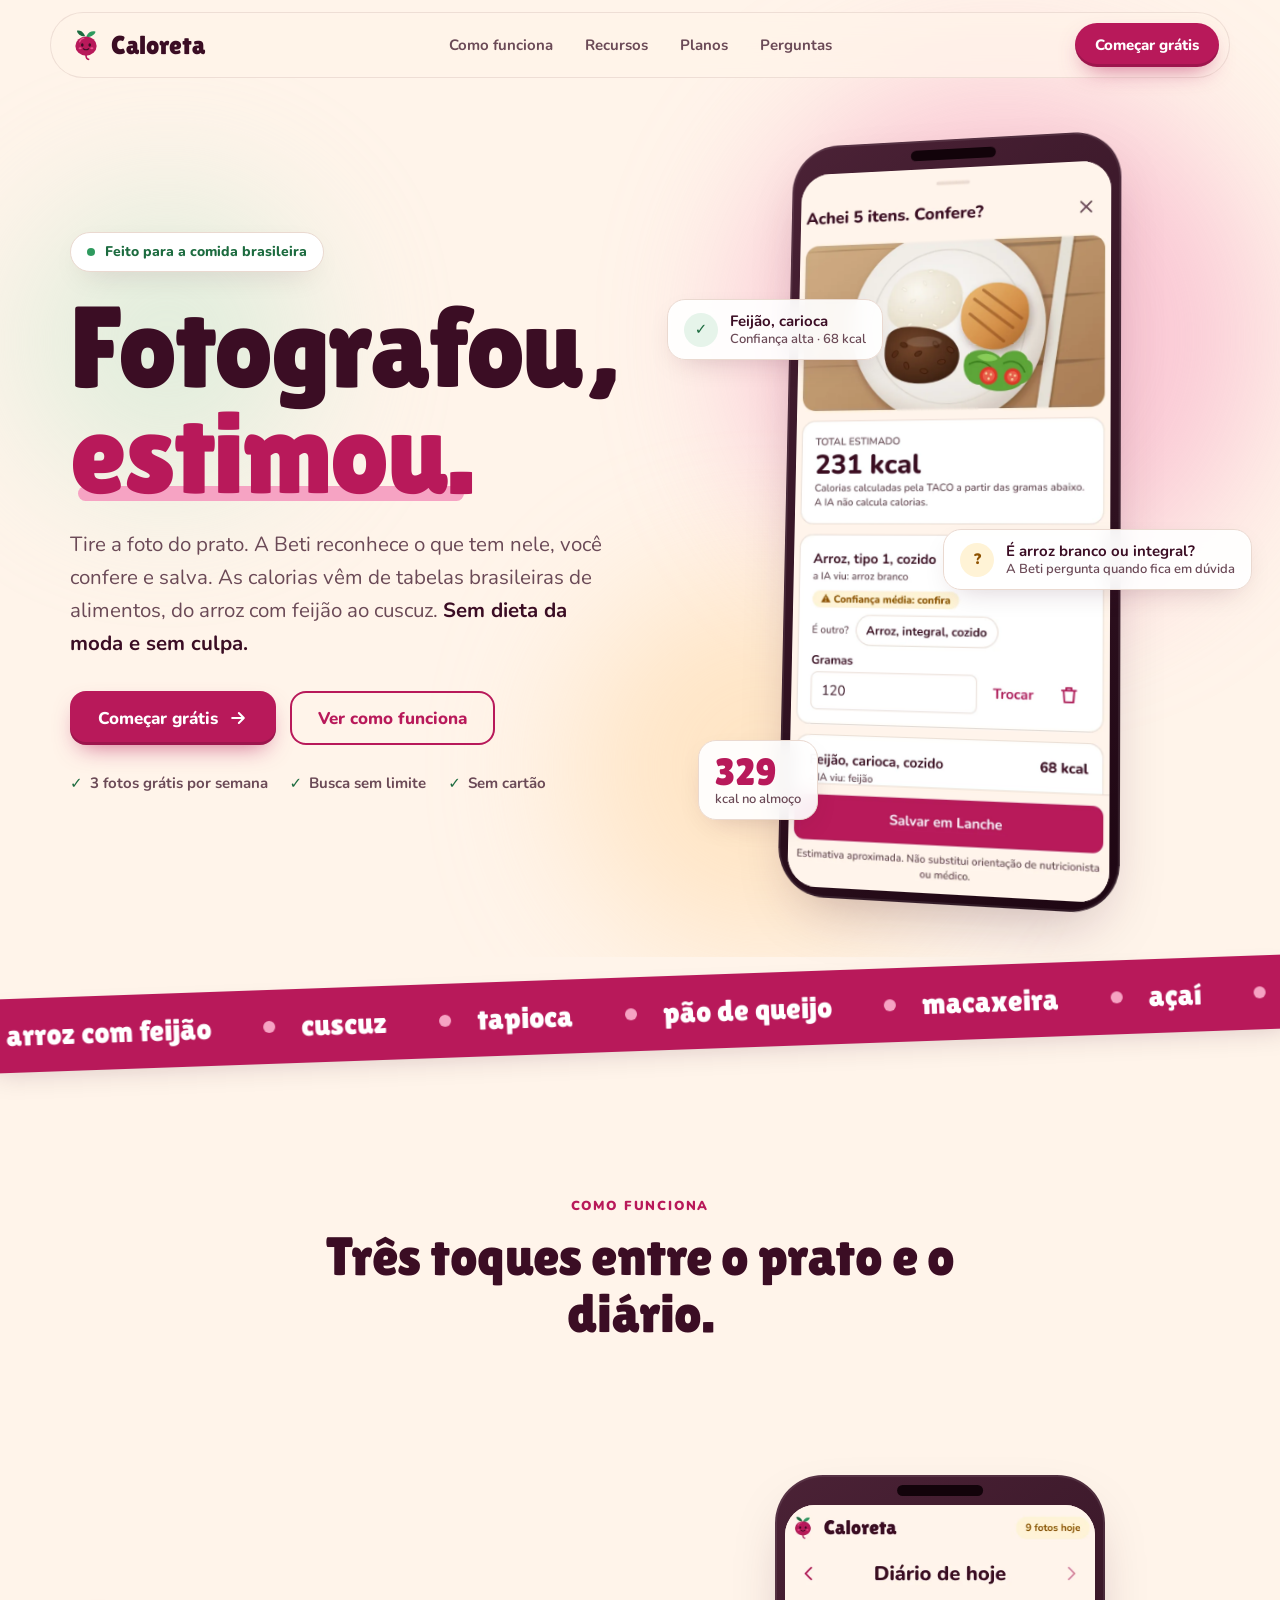
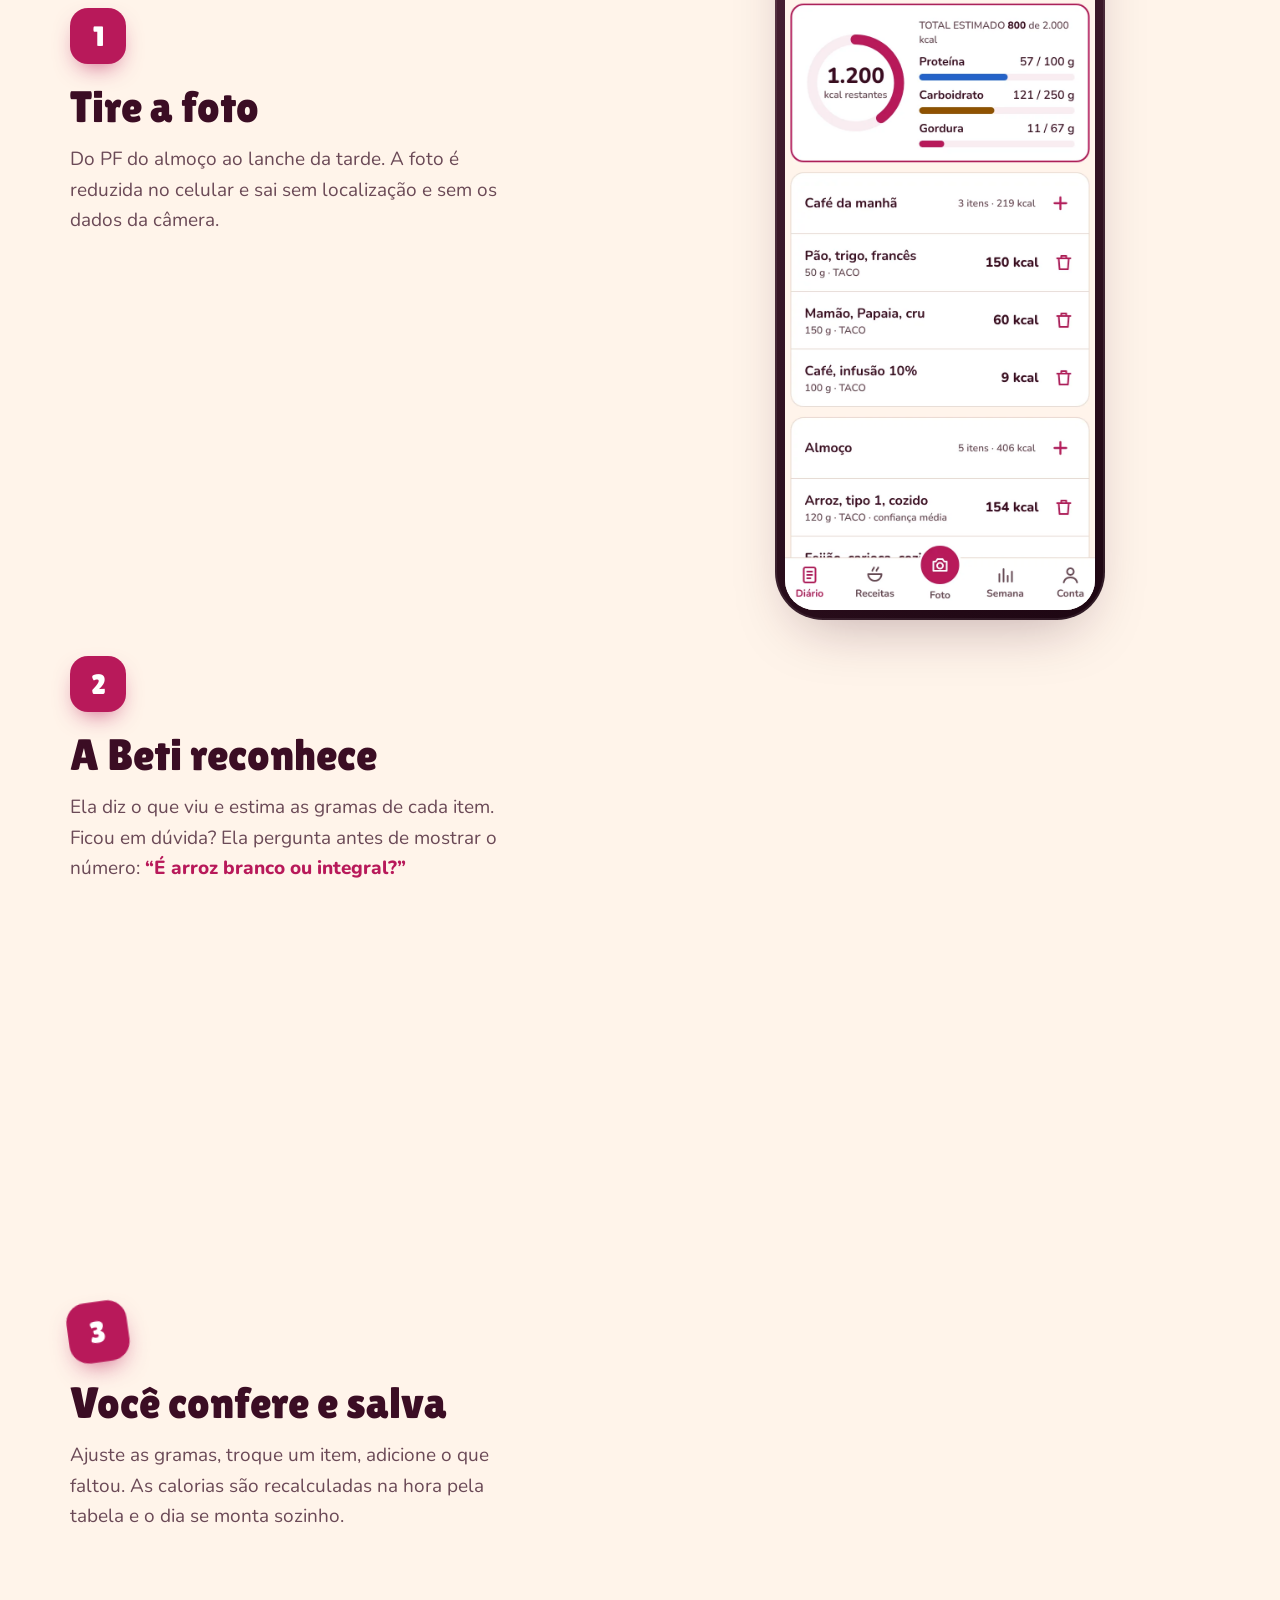
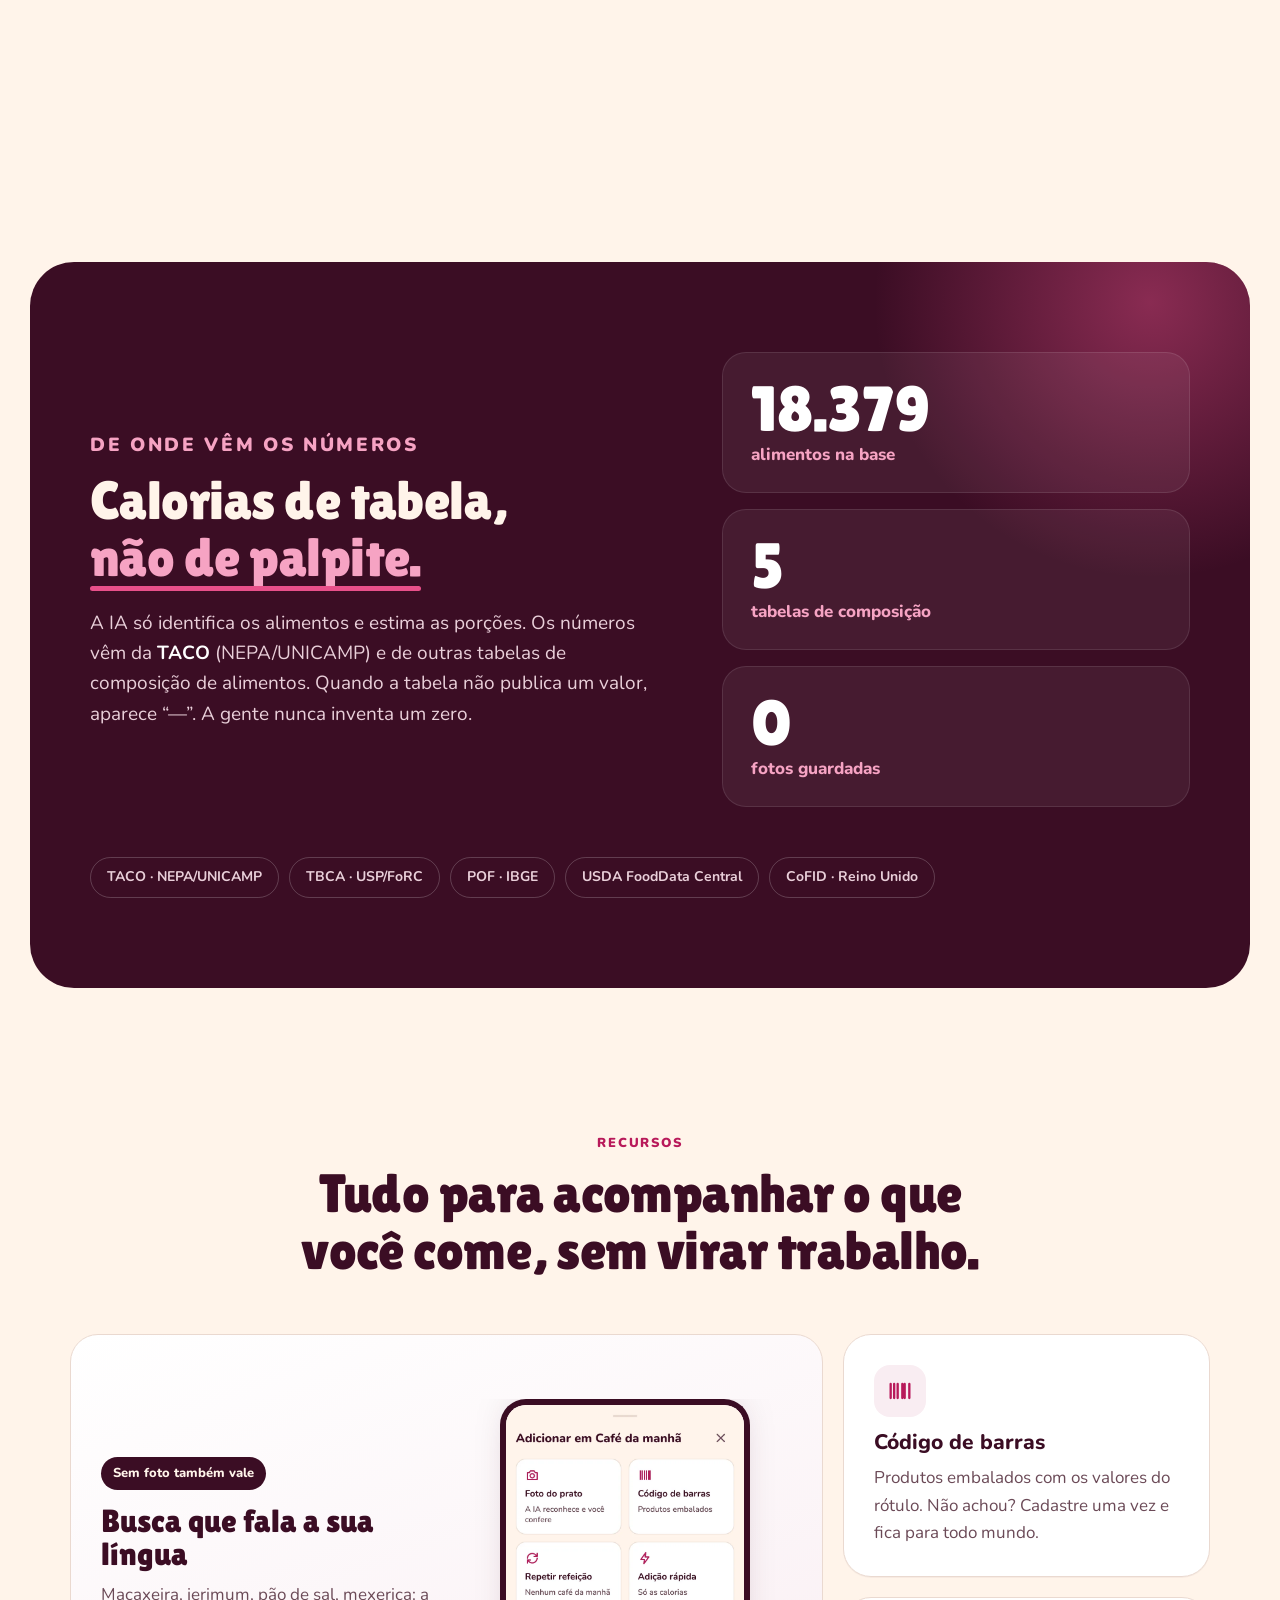
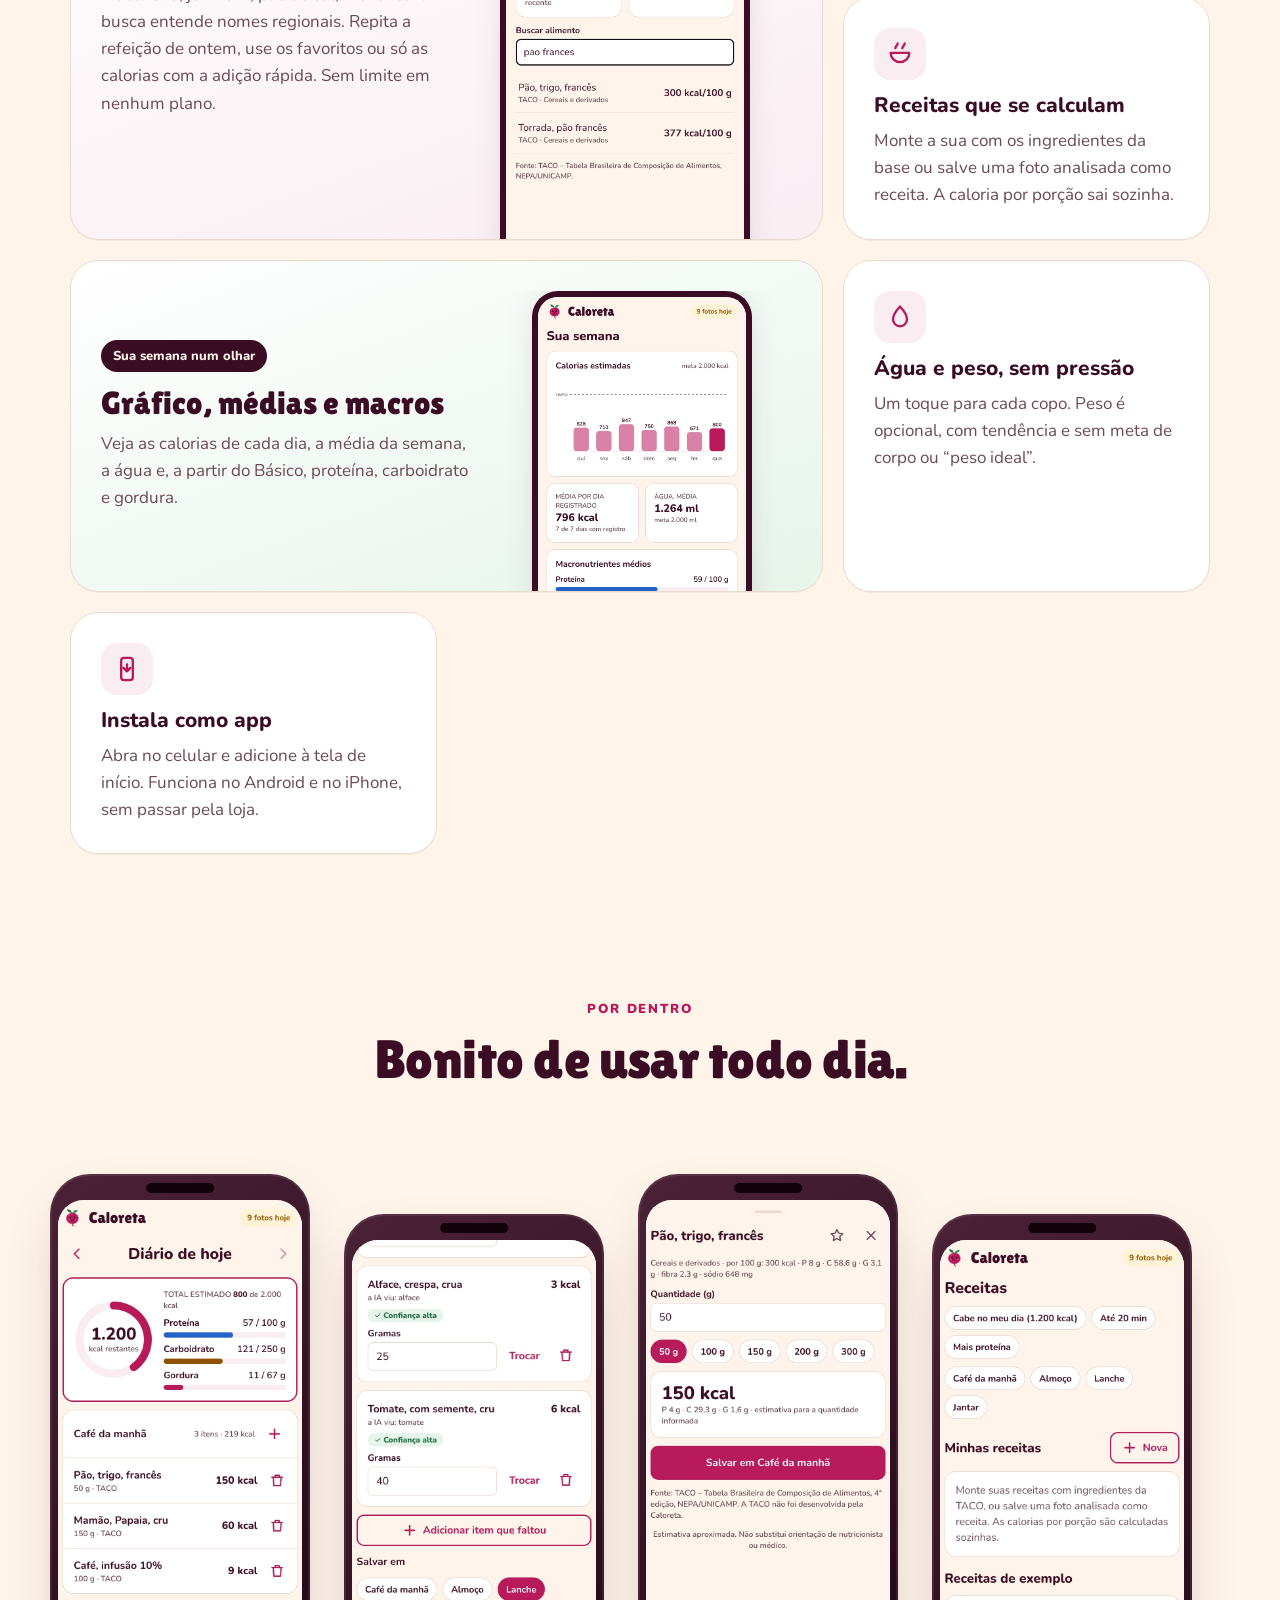
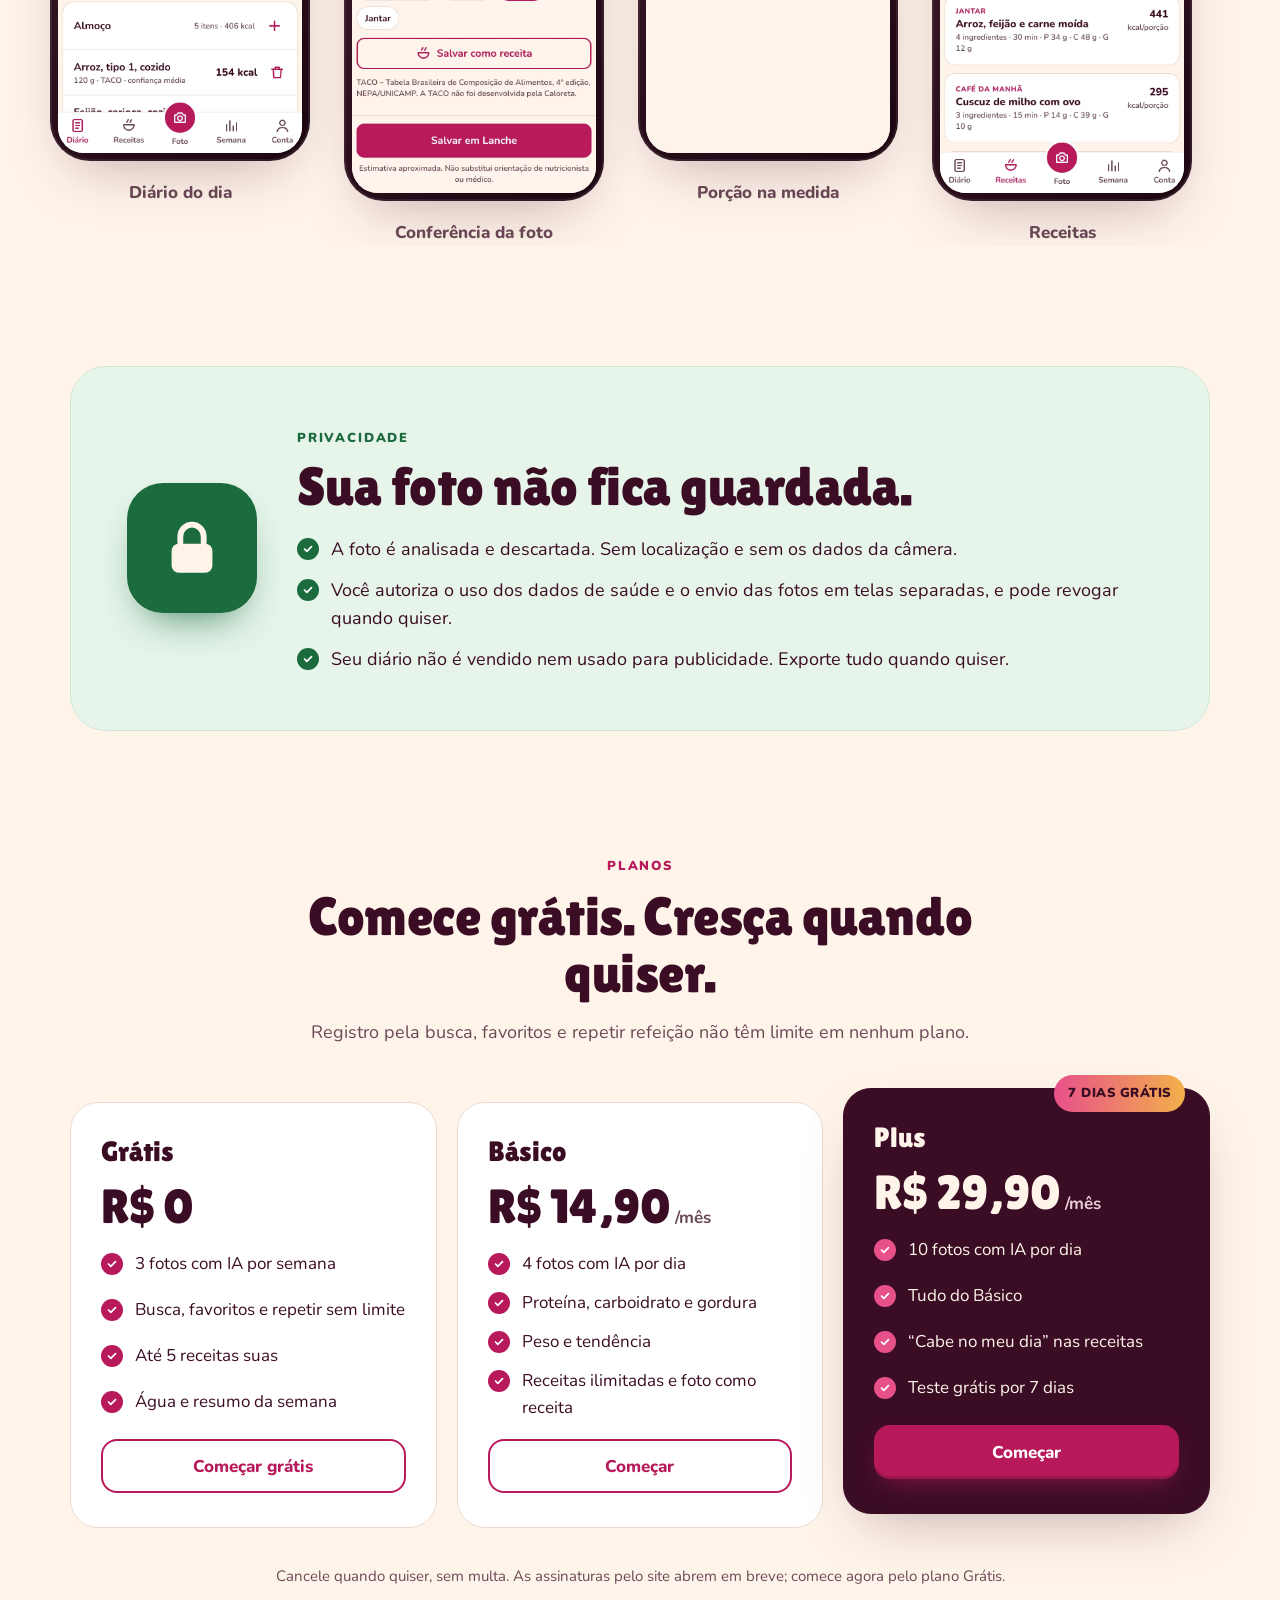
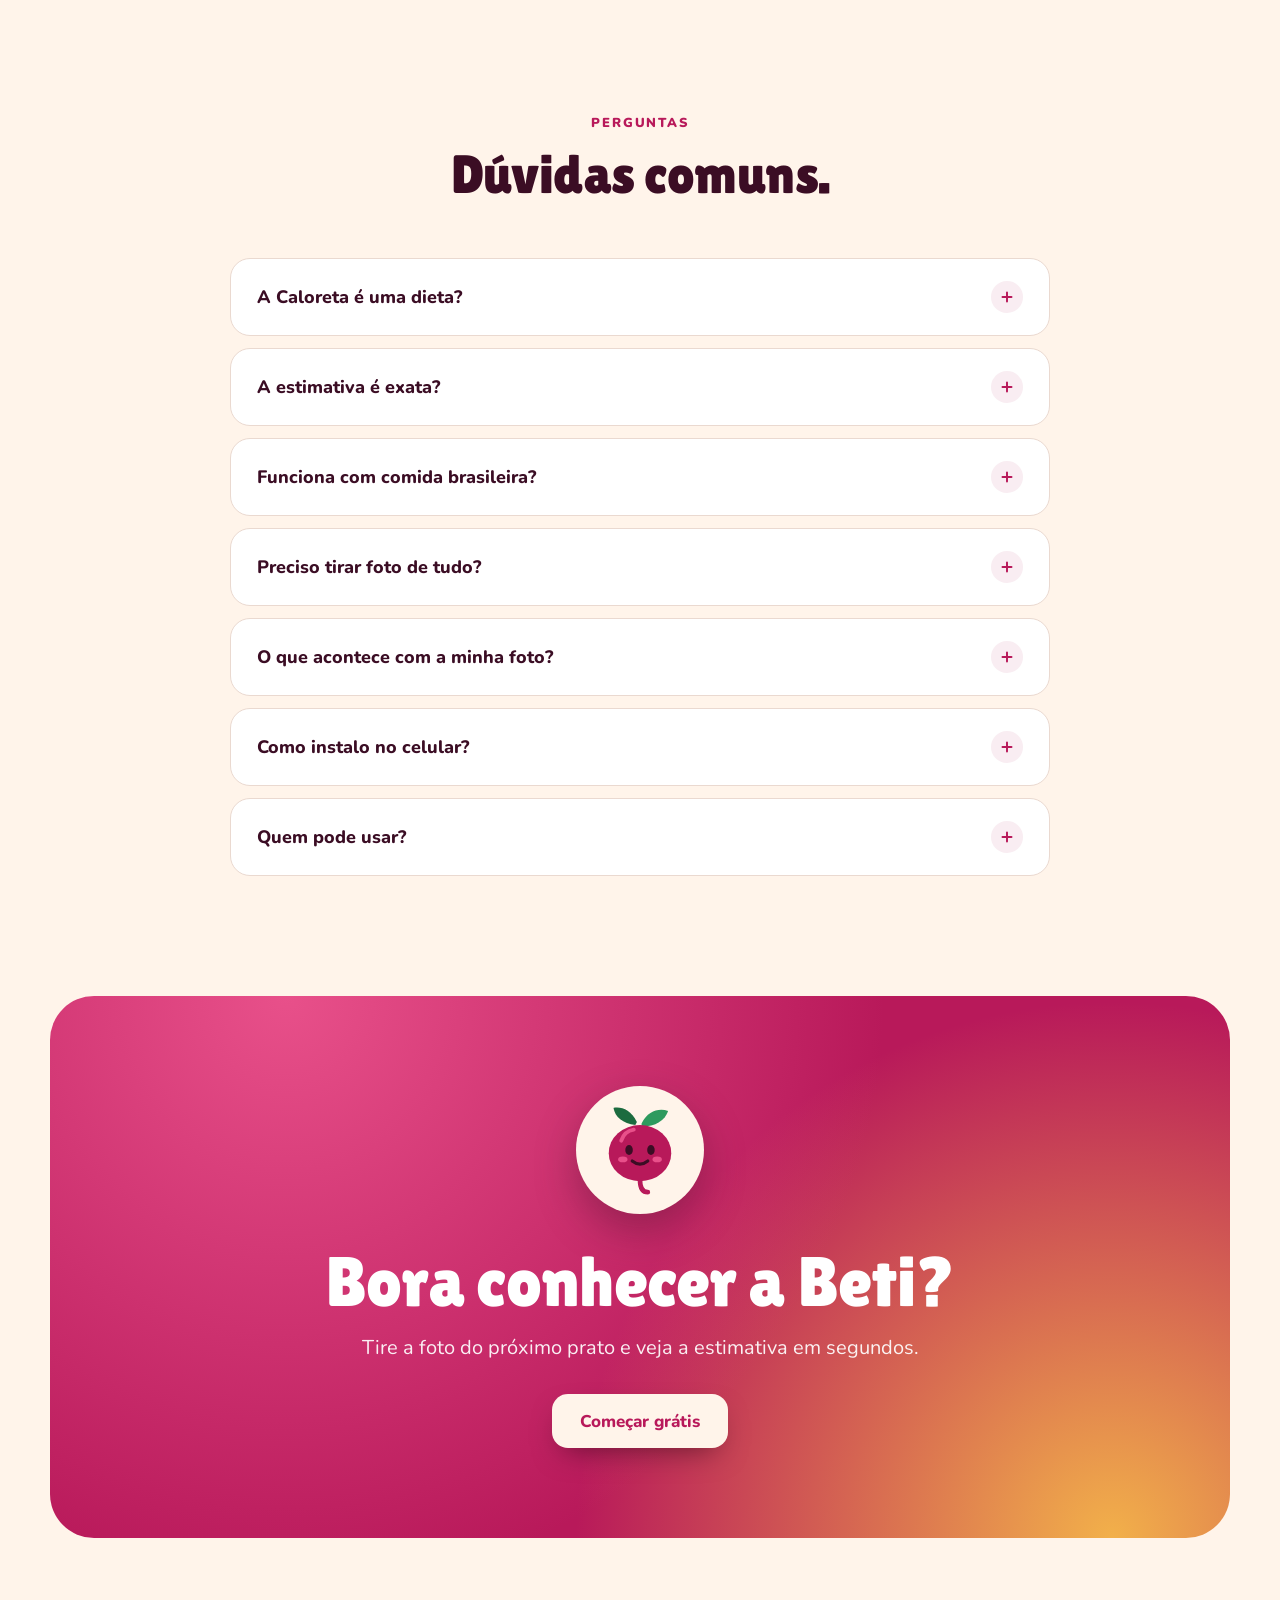
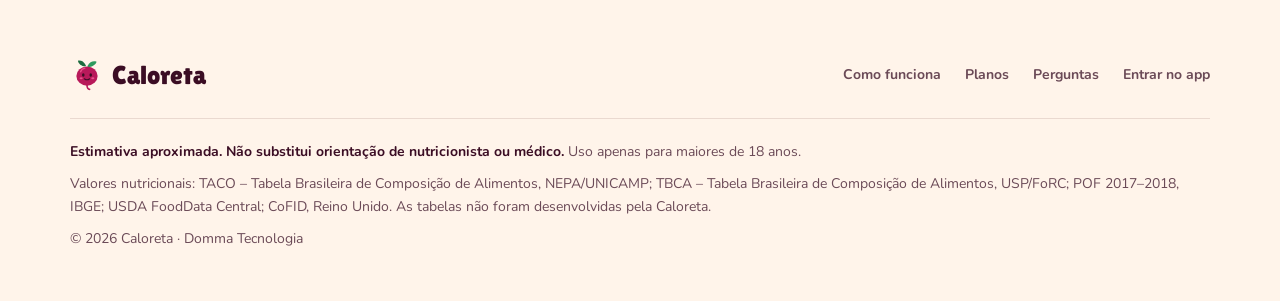
==== index.html @ 4b828828 "Site da Caloreta: página de apresentação com telas reais do app Co-Authored-By: Claude Opus 5.5 <nor" ====
<!doctype html>
<html lang="pt-BR">
<head>
  <meta charset="utf-8">
  <meta name="viewport" content="width=device-width, initial-scale=1, viewport-fit=cover">
  <title>Caloreta · Fotografou, estimou.</title>
  <meta name="description" content="Tire a foto do prato e veja as calorias estimadas com base em tabelas brasileiras de alimentos. Você confere, ajusta e salva. Sem dieta da moda e sem culpa.">
  <meta name="theme-color" content="#B8195A">
  <link rel="canonical" href="https://caloreta.com.br/">
  <link rel="icon" type="image/png" sizes="32x32" href="/img/favicon-32.png">
  <link rel="apple-touch-icon" href="/img/apple-touch-icon.png">
  <meta property="og:type" content="website">
  <meta property="og:locale" content="pt_BR">
  <meta property="og:title" content="Caloreta · Fotografou, estimou.">
  <meta property="og:description" content="A foto do prato vira estimativa de calorias com tabelas brasileiras de alimentos. Você confere e salva.">
  <meta property="og:url" content="https://caloreta.com.br/">
  <meta property="og:image" content="https://caloreta.com.br/img/og.png">
  <meta name="twitter:card" content="summary_large_image">
  <link rel="preconnect" href="https://fonts.googleapis.com">
  <link rel="preconnect" href="https://fonts.gstatic.com" crossorigin>
  <link href="https://fonts.googleapis.com/css2?family=Lilita+One&family=Nunito:wght@400;600;700;800;900&display=swap" rel="stylesheet">
  <link rel="stylesheet" href="/estilos.css">
  <script>document.documentElement.classList.add('js')</script>
</head>
<body>
  <div class="progresso" aria-hidden="true"></div>

  <svg width="0" height="0" style="position:absolute" aria-hidden="true">
    <symbol id="beti" viewBox="0 0 64 64">
      <path d="M30 14C26 6 20 4 15 5c1 6 6 10 14 11z" fill="#1C6B3F"/>
      <path d="M33 15c4-8 11-10 17-8-2 6-8 10-17 10z" fill="#2E9A5E"/>
      <ellipse cx="32" cy="34" rx="20" ry="18" fill="#B8195A"/>
      <path d="M32 51c0 6 2 8 5 8" stroke="#B8195A" stroke-width="3" fill="none" stroke-linecap="round"/>
      <ellipse class="olho" cx="25" cy="32" rx="2.4" ry="3.2" fill="#3B0D24"/>
      <ellipse class="olho" cx="39" cy="32" rx="2.4" ry="3.2" fill="#3B0D24"/>
      <path d="M27 39q5 4 10 0" stroke="#3B0D24" stroke-width="2" fill="none" stroke-linecap="round"/>
      <ellipse cx="21" cy="38" rx="3" ry="1.8" fill="#E8508A"/>
      <ellipse cx="43" cy="38" rx="3" ry="1.8" fill="#E8508A"/>
      <path d="M20 26q2-6 8-7" stroke="#E8508A" stroke-width="2.5" fill="none" stroke-linecap="round"/>
    </symbol>
  </svg>

  <header class="topo">
    <a class="marca" href="#inicio" aria-label="Caloreta, início">
      <svg class="marca-beti" aria-hidden="true"><use href="#beti"/></svg>
      <span>Caloreta</span>
    </a>
    <nav class="menu" aria-label="Seções">
      <a href="#como-funciona">Como funciona</a>
      <a href="#recursos">Recursos</a>
      <a href="#planos">Planos</a>
      <a href="#perguntas">Perguntas</a>
    </nav>
    <a class="botao botao-pequeno" href="https://app.caloreta.com.br" data-cta="topo">Começar grátis</a>
  </header>

  <main id="inicio">
    <!-- HERÓI -->
    <section class="heroi">
      <div class="heroi-fundo" aria-hidden="true">
        <span class="bolha b1"></span><span class="bolha b2"></span><span class="bolha b3"></span>
      </div>
      <div class="heroi-texto">
        <p class="selo-topo revelar"><span class="ponto"></span> Feito para a comida brasileira</p>
        <h1 class="titulo-heroi" aria-label="Fotografou, estimou.">
          <span class="palavra" style="--i:0">Fotografou,</span>
          <span class="palavra destaque" style="--i:1">estimou.</span>
        </h1>
        <p class="sub-heroi revelar" style="--atraso:.35s">
          Tire a foto do prato. A Beti reconhece o que tem nele, você confere e salva.
          As calorias vêm de tabelas brasileiras de alimentos, do arroz com feijão ao cuscuz.
          <strong>Sem dieta da moda e sem culpa.</strong>
        </p>
        <div class="acoes revelar" style="--atraso:.5s">
          <a class="botao" href="https://app.caloreta.com.br" data-cta="heroi">
            Começar grátis
            <svg viewBox="0 0 24 24" aria-hidden="true"><path d="M5 12h13m-5-6 6 6-6 6" fill="none" stroke="currentColor" stroke-width="2.4" stroke-linecap="round" stroke-linejoin="round"/></svg>
          </a>
          <a class="botao botao-contorno" href="#como-funciona">Ver como funciona</a>
        </div>
        <ul class="garantias revelar" style="--atraso:.65s">
          <li>3 fotos grátis por semana</li>
          <li>Busca sem limite</li>
          <li>Sem cartão</li>
        </ul>
      </div>

      <div class="heroi-visual" data-inclinar>
        <div class="celular celular-heroi">
          <div class="tela">
            <img src="/img/tela-analise.webp" width="780" height="1688" alt="Tela da Caloreta conferindo um prato com arroz, feijão, frango e salada: total estimado de 231 kcal, calculado pela TACO." fetchpriority="high">
            <span class="varredura" aria-hidden="true"></span>
          </div>
        </div>
        <div class="flutuante f1" aria-hidden="true"><span class="f-icone verde">✓</span><div><b>Feijão, carioca</b><small>Confiança alta · 68 kcal</small></div></div>
        <div class="flutuante f2" aria-hidden="true"><span class="f-icone ambar">?</span><div><b>É arroz branco ou integral?</b><small>A Beti pergunta quando fica em dúvida</small></div></div>
        <div class="flutuante f3" aria-hidden="true"><b class="f-num" data-contar="406">0</b><small>kcal no almoço</small></div>
      </div>
    </section>

    <!-- FAIXA DE COMIDAS -->
    <div class="faixa" aria-hidden="true">
      <div class="faixa-trilho">
        <span>arroz com feijão</span><span>cuscuz</span><span>tapioca</span><span>pão de queijo</span><span>macaxeira</span><span>açaí</span><span>feijoada</span><span>pão de sal</span><span>baião de dois</span><span>moqueca</span><span>jerimum</span><span>farofa</span><span>PF de frango</span><span>mexerica</span>
        <span>arroz com feijão</span><span>cuscuz</span><span>tapioca</span><span>pão de queijo</span><span>macaxeira</span><span>açaí</span><span>feijoada</span><span>pão de sal</span><span>baião de dois</span><span>moqueca</span><span>jerimum</span><span>farofa</span><span>PF de frango</span><span>mexerica</span>
      </div>
    </div>

    <!-- COMO FUNCIONA (rolagem com celular fixo) -->
    <section class="como" id="como-funciona">
      <header class="cabeca-secao revelar">
        <p class="sobretitulo">Como funciona</p>
        <h2>Três toques entre o prato e o diário.</h2>
      </header>
      <div class="como-grade">
        <div class="como-passos">
          <article class="passo" data-passo="0">
            <span class="passo-num">1</span>
            <h3>Tire a foto</h3>
            <p>Do PF do almoço ao lanche da tarde. A foto é reduzida no celular e sai sem localização e sem os dados da câmera.</p>
          </article>
          <article class="passo" data-passo="1">
            <span class="passo-num">2</span>
            <h3>A Beti reconhece</h3>
            <p>Ela diz o que viu e estima as gramas de cada item. Ficou em dúvida? Ela pergunta antes de mostrar o número: <em>“É arroz branco ou integral?”</em></p>
          </article>
          <article class="passo" data-passo="2">
            <span class="passo-num">3</span>
            <h3>Você confere e salva</h3>
            <p>Ajuste as gramas, troque um item, adicione o que faltou. As calorias são recalculadas na hora pela tabela e o dia se monta sozinho.</p>
          </article>
        </div>
        <div class="como-palco" aria-hidden="true">
          <div class="celular">
            <div class="tela tela-troca">
              <div class="camada camera ativa" data-camada="0">
                <img src="/img/prato.webp" width="1024" height="768" alt="" loading="lazy">
                <span class="mira m1"></span><span class="mira m2"></span><span class="mira m3"></span><span class="mira m4"></span>
                <span class="camera-dica">Enquadre o prato</span>
                <span class="disparador"></span>
              </div>
              <img class="camada" data-camada="1" src="/img/tela-analise.webp" width="780" height="1688" alt="" loading="lazy">
              <img class="camada" data-camada="2" src="/img/tela-diario.webp" width="780" height="1688" alt="" loading="lazy">
            </div>
          </div>
        </div>
      </div>
    </section>

    <!-- CONFIANÇA -->
    <section class="confianca" id="confianca">
      <div class="confianca-texto revelar">
        <p class="sobretitulo claro">De onde vêm os números</p>
        <h2>Calorias de tabela,<br><span class="riscado">não de palpite.</span></h2>
        <p>A IA só identifica os alimentos e estima as porções. Os números vêm da <b>TACO</b> (NEPA/UNICAMP) e de outras tabelas de composição de alimentos. Quando a tabela não publica um valor, aparece “—”. A gente nunca inventa um zero.</p>
      </div>
      <dl class="numeros">
        <div class="numero revelar" style="--atraso:.05s"><dt>alimentos na base</dt><dd data-contar="18390">0</dd></div>
        <div class="numero revelar" style="--atraso:.15s"><dt>tabelas de composição</dt><dd data-contar="5">0</dd></div>
        <div class="numero revelar" style="--atraso:.25s"><dt>fotos guardadas</dt><dd>0</dd></div>
      </dl>
      <ul class="fontes revelar" aria-label="Tabelas usadas">
        <li>TACO · NEPA/UNICAMP</li><li>TBCA · USP/FoRC</li><li>POF · IBGE</li><li>USDA FoodData Central</li><li>CoFID · Reino Unido</li>
      </ul>
    </section>

    <!-- RECURSOS -->
    <section class="recursos" id="recursos">
      <header class="cabeca-secao revelar">
        <p class="sobretitulo">Recursos</p>
        <h2>Tudo para acompanhar o que você come, sem virar trabalho.</h2>
      </header>
      <div class="bento">
        <article class="cartao c-grande revelar" data-brilho>
          <div class="cartao-texto">
            <span class="etiqueta">Sem foto também vale</span>
            <h3>Busca que fala a sua língua</h3>
            <p>Macaxeira, jerimum, pão de sal, mexerica: a busca entende nomes regionais. Repita a refeição de ontem, use os favoritos ou só as calorias com a adição rápida. Sem limite em nenhum plano.</p>
          </div>
          <div class="cartao-tela"><img src="/img/tela-busca.webp" width="780" height="1688" alt="Busca por “pão frances” mostrando pão francês da TACO com 300 kcal por 100 g." loading="lazy"></div>
        </article>
        <article class="cartao revelar" style="--atraso:.08s" data-brilho>
          <span class="icone-cartao" aria-hidden="true">
            <svg viewBox="0 0 24 24"><path d="M4 6v12M7 6v12M10 6v12M14 6v12M16 6v12M20 6v12" stroke="currentColor" stroke-width="2" stroke-linecap="round"/></svg>
          </span>
          <h3>Código de barras</h3>
          <p>Produtos embalados com os valores do rótulo. Não achou? Cadastre uma vez e fica para todo mundo.</p>
        </article>
        <article class="cartao revelar" style="--atraso:.16s" data-brilho>
          <span class="icone-cartao" aria-hidden="true">
            <svg viewBox="0 0 24 24"><path d="M4 11h16a8 8 0 0 1-16 0Zm4-4c0-2 2-2 2-4m4 4c0-2 2-2 2-4" fill="none" stroke="currentColor" stroke-width="2" stroke-linecap="round" stroke-linejoin="round"/></svg>
          </span>
          <h3>Receitas que se calculam</h3>
          <p>Monte a sua com os ingredientes da base ou salve uma foto analisada como receita. A caloria por porção sai sozinha.</p>
        </article>
        <article class="cartao c-largo revelar" data-brilho>
          <div class="cartao-texto">
            <span class="etiqueta">Sua semana num olhar</span>
            <h3>Gráfico, médias e macros</h3>
            <p>Veja as calorias de cada dia, a média da semana, a água e, a partir do Básico, proteína, carboidrato e gordura.</p>
          </div>
          <div class="cartao-tela"><img src="/img/tela-semana.webp" width="780" height="1688" alt="Tela Sua semana com gráfico de calorias dos últimos 7 dias, média de 796 kcal e macronutrientes médios." loading="lazy"></div>
        </article>
        <article class="cartao revelar" style="--atraso:.08s" data-brilho>
          <span class="icone-cartao" aria-hidden="true">
            <svg viewBox="0 0 24 24"><path d="M12 3s6 6.5 6 11a6 6 0 0 1-12 0c0-4.5 6-11 6-11Z" fill="none" stroke="currentColor" stroke-width="2" stroke-linejoin="round"/></svg>
          </span>
          <h3>Água e peso, sem pressão</h3>
          <p>Um toque para cada copo. Peso é opcional, com tendência e sem meta de corpo ou “peso ideal”.</p>
        </article>
        <article class="cartao revelar" style="--atraso:.16s" data-brilho>
          <span class="icone-cartao" aria-hidden="true">
            <svg viewBox="0 0 24 24"><rect x="7" y="2.5" width="10" height="19" rx="2.5" fill="none" stroke="currentColor" stroke-width="2"/><path d="M12 8v6m-3-3 3 3 3-3" fill="none" stroke="currentColor" stroke-width="2" stroke-linecap="round" stroke-linejoin="round"/></svg>
          </span>
          <h3>Instala como app</h3>
          <p>Abra no celular e adicione à tela de início. Funciona no Android e no iPhone, sem passar pela loja.</p>
        </article>
      </div>
    </section>

    <!-- GALERIA -->
    <section class="galeria" aria-labelledby="titulo-galeria">
      <header class="cabeca-secao revelar">
        <p class="sobretitulo">Por dentro</p>
        <h2 id="titulo-galeria">Bonito de usar todo dia.</h2>
      </header>
      <div class="galeria-trilho" tabindex="0" aria-label="Telas do app (role para o lado)">
        <figure class="revelar"><div class="celular"><div class="tela"><img src="/img/tela-diario.webp" width="780" height="1688" alt="Diário de hoje com anel de calorias restantes e refeições do dia." loading="lazy"></div></div><figcaption>Diário do dia</figcaption></figure>
        <figure class="revelar" style="--atraso:.08s"><div class="celular"><div class="tela"><img src="/img/tela-analise2.webp" width="780" height="1688" alt="Conferência da foto com itens, gramas e confiança de cada um." loading="lazy"></div></div><figcaption>Conferência da foto</figcaption></figure>
        <figure class="revelar" style="--atraso:.16s"><div class="celular"><div class="tela"><img src="/img/tela-alimento.webp" width="780" height="1688" alt="Detalhe do pão francês com quantidade em gramas e valores por 100 g." loading="lazy"></div></div><figcaption>Porção na medida</figcaption></figure>
        <figure class="revelar" style="--atraso:.24s"><div class="celular"><div class="tela"><img src="/img/tela-receitas.webp" width="780" height="1688" alt="Tela de receitas com filtros Cabe no meu dia, Até 20 min e Mais proteína." loading="lazy"></div></div><figcaption>Receitas</figcaption></figure>
        <figure class="revelar" style="--atraso:.32s"><div class="celular"><div class="tela"><img src="/img/tela-semana.webp" width="780" height="1688" alt="Resumo da semana com gráfico e médias." loading="lazy"></div></div><figcaption>Sua semana</figcaption></figure>
      </div>
    </section>

    <!-- PRIVACIDADE -->
    <section class="privacidade">
      <div class="priv-cartao revelar">
        <div class="cadeado" aria-hidden="true">
          <svg viewBox="0 0 48 48"><rect x="10" y="21" width="28" height="20" rx="5" fill="currentColor"/><path d="M16 21v-5a8 8 0 0 1 16 0v5" fill="none" stroke="currentColor" stroke-width="4" stroke-linecap="round"/><circle cx="24" cy="30" r="3" fill="#FFF4EA"/><path d="M24 32v4" stroke="#FFF4EA" stroke-width="3" stroke-linecap="round"/></svg>
        </div>
        <div>
          <p class="sobretitulo">Privacidade</p>
          <h2>Sua foto não fica guardada.</h2>
          <ul class="lista-check">
            <li>A foto é analisada e descartada. Sem localização e sem os dados da câmera.</li>
            <li>Você autoriza o uso dos dados de saúde e o envio das fotos em telas separadas, e pode revogar quando quiser.</li>
            <li>Seu diário não é vendido nem usado para publicidade. Exporte tudo quando quiser.</li>
          </ul>
        </div>
      </div>
    </section>

    <!-- PLANOS -->
    <section class="planos" id="planos">
      <header class="cabeca-secao revelar">
        <p class="sobretitulo">Planos</p>
        <h2>Comece grátis. Cresça quando quiser.</h2>
        <p class="cabeca-sub">Registro pela busca, favoritos e repetir refeição não têm limite em nenhum plano.</p>
      </header>
      <div class="planos-grade">
        <article class="plano revelar">
          <h3>Grátis</h3>
          <p class="preco"><b>R$ 0</b></p>
          <ul class="lista-check">
            <li>3 fotos com IA por semana</li>
            <li>Busca, favoritos e repetir sem limite</li>
            <li>Até 5 receitas suas</li>
            <li>Água e resumo da semana</li>
          </ul>
          <a class="botao botao-contorno" href="https://app.caloreta.com.br" data-cta="plano-gratis">Começar grátis</a>
        </article>
        <article class="plano revelar" style="--atraso:.08s">
          <h3>Básico</h3>
          <p class="preco"><b>R$ 14,90</b><span>/mês</span></p>
          <ul class="lista-check">
            <li>4 fotos com IA por dia</li>
            <li>Proteína, carboidrato e gordura</li>
            <li>Peso e tendência</li>
            <li>Receitas ilimitadas e foto como receita</li>
          </ul>
          <a class="botao botao-contorno" href="https://app.caloreta.com.br" data-cta="plano-basico">Começar</a>
        </article>
        <article class="plano plano-destaque revelar" style="--atraso:.16s">
          <span class="fita">7 dias grátis</span>
          <h3>Plus</h3>
          <p class="preco"><b>R$ 29,90</b><span>/mês</span></p>
          <ul class="lista-check">
            <li>10 fotos com IA por dia</li>
            <li>Tudo do Básico</li>
            <li>“Cabe no meu dia” nas receitas</li>
            <li>Teste grátis por 7 dias</li>
          </ul>
          <a class="botao" href="https://app.caloreta.com.br" data-cta="plano-plus">Começar</a>
        </article>
      </div>
      <p class="nota-planos revelar">Cancele quando quiser, sem multa. As assinaturas pelo site abrem em breve; comece agora pelo plano Grátis.</p>
    </section>

    <!-- PERGUNTAS -->
    <section class="perguntas" id="perguntas">
      <header class="cabeca-secao revelar">
        <p class="sobretitulo">Perguntas</p>
        <h2>Dúvidas comuns.</h2>
      </header>
      <div class="faq">
        <details class="revelar"><summary>A Caloreta é uma dieta?</summary><div><p>Não. A Caloreta estima as calorias do que você come para você acompanhar a sua alimentação. Ela não monta plano alimentar, não faz diagnóstico e não promete resultado. Para orientação, procure um nutricionista ou médico.</p></div></details>
        <details class="revelar"><summary>A estimativa é exata?</summary><div><p>É uma estimativa. A IA reconhece os alimentos e estima as gramas; as calorias vêm das tabelas de composição. Por isso você sempre confere antes de salvar e pode ajustar as gramas ou trocar um item.</p></div></details>
        <details class="revelar"><summary>Funciona com comida brasileira?</summary><div><p>Foi feita para ela. A base usa a TACO (NEPA/UNICAMP), a TBCA (USP) e a POF (IBGE), além de tabelas internacionais para o que não tem aqui, e a busca entende nomes regionais.</p></div></details>
        <details class="revelar"><summary>Preciso tirar foto de tudo?</summary><div><p>Não. Você pode buscar o alimento, repetir uma refeição, usar favoritos, ler o código de barras ou lançar só as calorias. Nada disso tem limite.</p></div></details>
        <details class="revelar"><summary>O que acontece com a minha foto?</summary><div><p>Ela é reduzida no celular, enviada sem localização para análise por IA e descartada logo depois. A Caloreta não guarda a foto.</p></div></details>
        <details class="revelar"><summary>Como instalo no celular?</summary><div><p>Abra <b>app.caloreta.com.br</b> no celular. No Android, toque em “Instalar app”. No iPhone, toque em Compartilhar e depois em “Adicionar à Tela de Início”.</p></div></details>
        <details class="revelar"><summary>Quem pode usar?</summary><div><p>Pessoas com 18 anos ou mais.</p></div></details>
      </div>
    </section>

    <!-- CHAMADA FINAL -->
    <section class="final">
      <div class="final-cartao revelar">
        <svg class="final-beti" aria-hidden="true"><use href="#beti"/></svg>
        <h2>Bora conhecer a Beti?</h2>
        <p>Tire a foto do próximo prato e veja a estimativa em segundos.</p>
        <a class="botao botao-claro" href="https://app.caloreta.com.br" data-cta="final">Começar grátis</a>
      </div>
    </section>
  </main>

  <footer class="rodape">
    <div class="rodape-topo">
      <a class="marca" href="#inicio"><svg class="marca-beti" aria-hidden="true"><use href="#beti"/></svg><span>Caloreta</span></a>
      <nav aria-label="Rodapé">
        <a href="#como-funciona">Como funciona</a>
        <a href="#planos">Planos</a>
        <a href="#perguntas">Perguntas</a>
        <a href="https://app.caloreta.com.br">Entrar no app</a>
      </nav>
    </div>
    <p class="aviso"><b>Estimativa aproximada. Não substitui orientação de nutricionista ou médico.</b> Uso apenas para maiores de 18 anos.</p>
    <p class="citacoes">Valores nutricionais: TACO – Tabela Brasileira de Composição de Alimentos, NEPA/UNICAMP; TBCA – Tabela Brasileira de Composição de Alimentos, USP/FoRC; POF 2017–2018, IBGE; USDA FoodData Central; CoFID, Reino Unido. As tabelas não foram desenvolvidas pela Caloreta.</p>
    <p class="direitos">© <span data-ano>2026</span> Caloreta · Domma Tecnologia</p>
  </footer>

  <script src="/script.js" defer></script>
</body>
</html>
---- estilos.css ----
/* Caloreta · site — design system v1.0.2 (Lilita One + Nunito, beterraba e creme) */
:root {
  --creme: #FFF4EA;
  --branco: #FFFFFF;
  --vinho: #3B0D24;
  --vinho-2: #4A1A31;
  --texto2: #6B4A57;
  --borda: #EAD9D0;
  --rosa: #B8195A;
  --rosa-claro: #E8508A;
  --rosa-pastel: #F6A3C3;
  --suave: #F9EDF2;
  --folha: #1C6B3F;
  --folha-clara: #2E9A5E;
  --folha-fundo: #E6F4EA;
  --ambar: #8F5200;
  --ambar-fundo: #FFF3D6;
  --raio: 20px;
  --sombra: 0 24px 60px -24px rgba(59, 13, 36, .35);
  --sombra-leve: 0 10px 30px -14px rgba(59, 13, 36, .25);
  --largura: 1180px;
  --mola: cubic-bezier(.2, .9, .25, 1.15);
  --suavizar: cubic-bezier(.22, 1, .36, 1);
}

*, *::before, *::after { box-sizing: border-box; }
html { scroll-behavior: smooth; -webkit-text-size-adjust: 100%; overflow-x: clip; }
body {
  margin: 0; background: var(--creme); color: var(--vinho);
  font: 400 17px/1.6 Nunito, system-ui, sans-serif; overflow-x: hidden;
  -webkit-font-smoothing: antialiased; overflow-x: clip;
}
img { max-width: 100%; height: auto; display: block; }
a { color: inherit; }
h1, h2, h3 { margin: 0; line-height: 1.1; }
h2 { font: 400 clamp(32px, 4.6vw, 54px)/1.05 'Lilita One', Nunito, sans-serif; letter-spacing: -.01em; }
h3 { font-weight: 800; font-size: 21px; }
p { margin: 0; }
:focus-visible { outline: 3px solid var(--rosa-claro); outline-offset: 3px; border-radius: 8px; }
section { scroll-margin-top: 90px; }

/* Barra de progresso de leitura */
.progresso {
  position: fixed; inset: 0 0 auto 0; height: 4px; z-index: 60;
  background: linear-gradient(90deg, var(--rosa), var(--rosa-claro), #F2B04A);
  transform-origin: 0 50%; transform: scaleX(var(--p, 0));
}

/* Topo */
.topo {
  position: fixed; top: 12px; left: 50%; transform: translateX(-50%); z-index: 50;
  width: min(var(--largura), calc(100% - 24px));
  display: flex; align-items: center; justify-content: space-between; gap: 16px;
  padding: 10px 10px 10px 18px; border-radius: 999px;
  background: rgba(255, 244, 234, .72); backdrop-filter: blur(14px) saturate(1.4); -webkit-backdrop-filter: blur(14px) saturate(1.4);
  border: 1px solid rgba(234, 217, 208, .8);
  transition: box-shadow .4s, background .4s, top .4s var(--suavizar);
}
.topo.rolado { box-shadow: var(--sombra-leve); background: rgba(255, 244, 234, .9); top: 8px; }
.marca { display: inline-flex; align-items: center; gap: 8px; text-decoration: none; font: 400 26px/1 'Lilita One', sans-serif; color: var(--vinho); }
.marca-beti { width: 34px; height: 34px; transition: transform .5s var(--mola); }
.marca:hover .marca-beti { transform: rotate(-12deg) scale(1.1); }
.menu { display: flex; gap: 4px; }
.menu a { text-decoration: none; font-weight: 700; font-size: 15px; padding: 8px 14px; border-radius: 999px; color: var(--texto2); transition: color .2s, background .2s; }
.menu a:hover, .menu a.atual { color: var(--rosa); background: var(--suave); }

/* Botões */
.botao {
  --cor: var(--rosa);
  position: relative; display: inline-flex; align-items: center; justify-content: center; gap: 10px;
  min-height: 54px; padding: 0 28px; border-radius: 16px; border: 0; cursor: pointer;
  background: var(--cor); color: #fff; text-decoration: none; font: 800 17px/1 Nunito, sans-serif;
  box-shadow: 0 10px 24px -10px rgba(184, 25, 90, .7), inset 0 -3px 0 rgba(0, 0, 0, .15);
  transition: transform .35s var(--mola), box-shadow .35s; overflow: hidden; isolation: isolate;
}
.botao::after {
  content: ''; position: absolute; inset: 0; z-index: -1;
  background: linear-gradient(110deg, transparent 30%, rgba(255, 255, 255, .35) 50%, transparent 70%);
  transform: translateX(-120%); transition: transform .8s var(--suavizar);
}
.botao:hover { transform: translateY(-3px); box-shadow: 0 16px 30px -12px rgba(184, 25, 90, .8), inset 0 -3px 0 rgba(0, 0, 0, .15); }
.botao:hover::after { transform: translateX(120%); }
.botao:active { transform: translateY(0) scale(.98); }
.botao svg { width: 20px; height: 20px; transition: transform .35s var(--mola); }
.botao:hover svg { transform: translateX(4px); }
.botao-pequeno { min-height: 44px; padding: 0 20px; font-size: 15px; border-radius: 999px; }
.botao-contorno { background: transparent; color: var(--rosa); box-shadow: inset 0 0 0 2px var(--rosa); }
.botao-contorno:hover { background: var(--suave); box-shadow: inset 0 0 0 2px var(--rosa); }
.botao-claro { background: var(--creme); color: var(--rosa); box-shadow: 0 12px 30px -12px rgba(0, 0, 0, .5); }

/* Revelar na rolagem */
.js .revelar { opacity: 0; translate: 0 34px; filter: blur(6px); transition: opacity .9s var(--suavizar) var(--atraso, 0s), translate .9s var(--suavizar) var(--atraso, 0s), filter .9s var(--suavizar) var(--atraso, 0s), transform .5s var(--suavizar), box-shadow .5s; }
.js .revelar.visivel { opacity: 1; translate: none; filter: none; }

/* Cabeçalhos de seção */
.cabeca-secao { text-align: center; max-width: 780px; margin: 0 auto 56px; padding: 0 20px; }
.cabeca-secao h2 { margin-top: 10px; }
.cabeca-sub { margin-top: 16px; color: var(--texto2); font-size: 18px; }
.sobretitulo { display: inline-block; font-weight: 900; font-size: 13px; letter-spacing: .14em; text-transform: uppercase; color: var(--rosa); }
.sobretitulo.claro { color: var(--rosa-pastel); }

/* Herói */
.heroi {
  position: relative; min-height: 100svh; display: grid; grid-template-columns: 1.05fr .95fr; align-items: center; gap: 40px;
  max-width: var(--largura); margin: 0 auto; padding: 130px 20px 60px;
}
.heroi-fundo { position: absolute; inset: 0 -30vw; z-index: -1; overflow: hidden; pointer-events: none; }
.bolha { position: absolute; border-radius: 50%; filter: blur(70px); opacity: .55; animation: vagar 18s ease-in-out infinite alternate; }
.b1 { width: 520px; height: 520px; background: #F6A3C3; right: 18%; top: 8%; }
.b2 { width: 380px; height: 380px; background: #FFD9A8; right: 34%; bottom: 0; animation-duration: 22s; }
.b3 { width: 300px; height: 300px; background: #BFE6CD; left: 18%; top: 20%; animation-duration: 26s; opacity: .45; }
@keyframes vagar { to { transform: translate(60px, -40px) scale(1.12); } }

.selo-topo { display: inline-flex; align-items: center; gap: 10px; padding: 8px 16px; border-radius: 999px; background: var(--branco); border: 1px solid var(--borda); font-weight: 800; font-size: 14px; color: var(--folha); box-shadow: var(--sombra-leve); }
.ponto { width: 8px; height: 8px; border-radius: 50%; background: var(--folha-clara); box-shadow: 0 0 0 0 rgba(46, 154, 94, .6); animation: pulsar 2s infinite; }
@keyframes pulsar { 70% { box-shadow: 0 0 0 10px rgba(46, 154, 94, 0); } 100% { box-shadow: 0 0 0 0 rgba(46, 154, 94, 0); } }

.titulo-heroi { margin: 22px 0 22px; font: 400 clamp(58px, 9vw, 116px)/.92 'Lilita One', sans-serif; letter-spacing: -.02em; }
.palavra { display: block; }
.js .palavra { opacity: 0; transform: translateY(60%) rotate(4deg); animation: subir 1s var(--suavizar) forwards; animation-delay: calc(var(--i) * .14s + .1s); }
@keyframes subir { to { opacity: 1; transform: none; } }
.destaque { color: var(--rosa); position: relative; width: fit-content; }
.destaque::after {
  content: ''; position: absolute; left: 2%; right: 2%; bottom: .04em; height: .13em; border-radius: 99px; z-index: -1;
  background: var(--rosa-pastel); transform: scaleX(0); transform-origin: left; animation: sublinhar .9s .9s var(--suavizar) forwards;
}
@keyframes sublinhar { to { transform: scaleX(1); } }
.sub-heroi { font-size: clamp(18px, 1.6vw, 21px); color: var(--texto2); max-width: 540px; }
.sub-heroi strong { color: var(--vinho); }
.acoes { display: flex; flex-wrap: wrap; gap: 14px; margin-top: 32px; }
.garantias { display: flex; flex-wrap: wrap; gap: 8px 22px; list-style: none; padding: 0; margin: 26px 0 0; font-weight: 700; font-size: 15px; color: var(--texto2); }
.garantias li::before { content: '✓'; color: var(--folha); font-weight: 900; margin-right: 7px; }

/* Celular */
.celular {
  position: relative; width: 100%; max-width: 320px; aspect-ratio: 780 / 1760; padding: 30px 10px 10px;
  border-radius: 48px; background: linear-gradient(145deg, #4b2236, #1d0612);
  box-shadow: var(--sombra), inset 0 0 0 2px rgba(255, 255, 255, .08);
}
.celular::before { content: ''; position: absolute; top: 10px; left: 50%; width: 26%; height: 11px; transform: translateX(-50%); border-radius: 99px; background: #12030a; z-index: 3; }
.tela { position: relative; width: 100%; height: 100%; border-radius: 30px; overflow: hidden; background: var(--creme); }
.tela > img { width: 100%; height: 100%; object-fit: cover; object-position: top; }

.heroi-visual { position: relative; display: grid; place-items: center; perspective: 1200px; }
.celular-heroi { max-width: 340px; transform: rotateY(var(--ry, -10deg)) rotateX(var(--rx, 4deg)); transition: transform .6s var(--suavizar); animation: flutuar 7s ease-in-out infinite; }
@keyframes flutuar { 50% { translate: 0 -14px; } }
.varredura { position: absolute; left: 0; right: 0; top: 10%; height: 90px; background: linear-gradient(180deg, transparent, rgba(232, 80, 138, .35), transparent); mix-blend-mode: multiply; animation: varrer 3.2s 1.2s ease-in-out infinite; opacity: 0; }
@keyframes varrer { 0% { top: 9%; opacity: 0; } 15% { opacity: 1; } 55% { top: 28%; opacity: 1; } 70%, 100% { top: 30%; opacity: 0; } }

.flutuante {
  position: absolute; display: flex; align-items: center; gap: 12px; padding: 12px 16px; border-radius: 18px;
  background: rgba(255, 255, 255, .92); backdrop-filter: blur(10px); -webkit-backdrop-filter: blur(10px); border: 1px solid var(--borda); box-shadow: var(--sombra-leve);
  font-size: 15px; line-height: 1.25; white-space: nowrap; transform: translate(var(--mx, 0), var(--my, 0)); transition: transform .5s var(--suavizar);
}
.js .flutuante { opacity: 0; animation: aparecer .8s var(--mola) forwards; }
.flutuante small { display: block; color: var(--texto2); font-size: 13px; font-weight: 600; }
.f-icone { width: 34px; height: 34px; border-radius: 50%; display: grid; place-items: center; font-weight: 900; }
.f-icone.verde { background: var(--folha-fundo); color: var(--folha); }
.f-icone.ambar { background: var(--ambar-fundo); color: var(--ambar); }
.f1 { left: -4%; top: 22%; animation-delay: 1.1s !important; }
.f2 { right: -8%; top: 52%; animation-delay: 1.5s !important; }
.f3 { left: 2%; bottom: 10%; flex-direction: column; align-items: flex-start; gap: 0; animation-delay: 1.9s !important; }
.f-num { font: 400 38px/1 'Lilita One', sans-serif; color: var(--rosa); }
@keyframes aparecer { from { opacity: 0; transform: translateY(20px) scale(.85); } to { opacity: 1; transform: translate(var(--mx, 0), var(--my, 0)); } }

/* Faixa */
.faixa { position: relative; padding: 22px 0; background: var(--rosa); color: #fff; transform: rotate(-2deg); margin: 20px -20px 80px; overflow: hidden; box-shadow: var(--sombra-leve); }
.faixa-trilho { display: flex; width: max-content; animation: deslizar 40s linear infinite; }
.faixa span { font: 400 30px/1 'Lilita One', sans-serif; padding: 0 26px; display: inline-flex; align-items: center; gap: 52px; }
.faixa span::after { content: ''; width: 12px; height: 12px; border-radius: 50%; background: var(--rosa-pastel); margin-right: -26px; }
@keyframes deslizar { to { transform: translateX(-50%); } }

/* Como funciona */
.como { max-width: var(--largura); margin: 0 auto; padding: 60px 20px 80px; }
.como-grade { display: grid; grid-template-columns: 1fr 1fr; gap: 60px; }
.como-passos { display: flex; flex-direction: column; }
.passo { min-height: 72vh; display: flex; flex-direction: column; justify-content: center; padding: 20px 0; opacity: .28; transition: opacity .6s var(--suavizar), transform .6s var(--suavizar); transform: translateX(-10px); }
.passo.ativo { opacity: 1; transform: none; }
.passo-num { display: grid; place-items: center; width: 56px; height: 56px; border-radius: 18px; background: var(--rosa); color: #fff; font: 400 28px/1 'Lilita One', sans-serif; margin-bottom: 20px; box-shadow: 0 10px 24px -10px rgba(184, 25, 90, .8); transition: transform .6s var(--mola); }
.passo.ativo .passo-num { transform: rotate(-8deg) scale(1.08); }
.passo h3 { font: 400 clamp(32px, 3.6vw, 44px)/1.05 'Lilita One', sans-serif; margin-bottom: 14px; }
.passo p { font-size: 19px; color: var(--texto2); max-width: 460px; }
.passo em { color: var(--rosa); font-style: normal; font-weight: 800; }
.como-palco { position: sticky; top: 0; height: 100vh; display: grid; place-items: center; }
.como-palco .celular { max-width: 330px; }
.tela-troca .camada { position: absolute; inset: 0; width: 100%; height: 100%; object-fit: cover; object-position: top; opacity: 0; transform: scale(1.06); transition: opacity .7s var(--suavizar), transform .9s var(--suavizar); }
.tela-troca .camada.ativa { opacity: 1; transform: none; }
.camera { background: #111; }
.camera img { position: absolute; inset: 0; width: 100%; height: 100%; object-fit: cover; }
.mira { position: absolute; width: 44px; height: 44px; border: 4px solid #fff; border-radius: 6px; opacity: .9; }
.m1 { top: 18%; left: 12%; border-right: 0; border-bottom: 0; }
.m2 { top: 18%; right: 12%; border-left: 0; border-bottom: 0; }
.m3 { bottom: 26%; left: 12%; border-right: 0; border-top: 0; }
.m4 { bottom: 26%; right: 12%; border-left: 0; border-top: 0; }
.camada.ativa .mira { animation: mirar 2.4s ease-in-out infinite; }
@keyframes mirar { 50% { transform: scale(.9); } }
.camera-dica { position: absolute; top: 9%; left: 50%; transform: translateX(-50%); padding: 6px 14px; border-radius: 99px; background: rgba(0, 0, 0, .5); color: #fff; font-weight: 700; font-size: 14px; white-space: nowrap; }
.disparador { position: absolute; bottom: 7%; left: 50%; width: 68px; height: 68px; transform: translateX(-50%); border-radius: 50%; background: #fff; box-shadow: 0 0 0 6px rgba(255, 255, 255, .4); }
.camada.ativa .disparador { animation: disparar 2.4s ease-in-out infinite; }
@keyframes disparar { 45% { transform: translateX(-50%) scale(1); } 52% { transform: translateX(-50%) scale(.82); } 60% { transform: translateX(-50%) scale(1); } }

/* Confiança */
.confianca {
  position: relative; background: var(--vinho); color: var(--creme); border-radius: 44px;
  max-width: calc(var(--largura) + 40px); margin: 40px auto 120px; padding: 90px 60px; overflow: hidden;
  display: grid; grid-template-columns: 1.1fr .9fr; gap: 50px 60px; align-items: center;
}
.confianca::before { content: ''; position: absolute; width: 600px; height: 600px; right: -200px; top: -260px; border-radius: 50%; background: radial-gradient(circle, rgba(232, 80, 138, .45), transparent 65%); }
.confianca-texto { position: relative; }
.confianca h2 { margin: 12px 0 22px; }
.riscado { color: var(--rosa-pastel); position: relative; }
.riscado::after { content: ''; position: absolute; left: 0; bottom: -.06em; height: .1em; width: 100%; background: var(--rosa-claro); border-radius: 9px; transform: scaleX(0); transform-origin: left; transition: transform .9s .5s var(--suavizar); }
.visivel .riscado::after { transform: scaleX(1); }
.confianca-texto p { font-size: 19px; color: #E9CFD9; max-width: 560px; }
.confianca-texto b { color: #fff; }
.numeros { position: relative; display: grid; gap: 16px; margin: 0; }
.numero { display: flex; flex-direction: column-reverse; padding: 24px 28px; border-radius: 24px; background: rgba(255, 255, 255, .06); border: 1px solid rgba(255, 255, 255, .1); }
.numero dd { margin: 0; font: 400 clamp(46px, 5vw, 64px)/1 'Lilita One', sans-serif; color: #fff; }
.numero dt { color: var(--rosa-pastel); font-weight: 800; }
.fontes { position: relative; grid-column: 1 / -1; display: flex; flex-wrap: wrap; gap: 10px; list-style: none; padding: 0; margin: 0; }
.fontes li { padding: 8px 16px; border-radius: 99px; border: 1px solid rgba(255, 255, 255, .2); font-weight: 700; font-size: 14px; color: #E9CFD9; }

/* Recursos (bento) */
.recursos { max-width: var(--largura); margin: 0 auto; padding: 20px 20px 120px; }
.bento { display: grid; grid-template-columns: repeat(3, 1fr); gap: 20px; }
.cartao {
  position: relative; padding: 30px; border-radius: 28px; background: var(--branco); border: 1px solid var(--borda); overflow: hidden;
  transition: transform .5s var(--suavizar), box-shadow .5s; box-shadow: 0 1px 0 rgba(59, 13, 36, .04);
}
.cartao::before { content: ''; position: absolute; inset: 0; pointer-events: none; background: radial-gradient(420px circle at var(--bx, 50%) var(--by, 50%), rgba(232, 80, 138, .14), transparent 45%); opacity: 0; transition: opacity .4s; }
.cartao:hover { transform: translateY(-6px); box-shadow: var(--sombra); }
.cartao:hover::before { opacity: 1; }
.cartao h3 { margin: 14px 0 10px; }
.cartao p { color: var(--texto2); }
.c-grande { grid-column: span 2; grid-row: span 2; display: grid; grid-template-columns: 1fr 1fr; gap: 24px; align-items: center; background: linear-gradient(160deg, #fff, var(--suave)); }
.c-largo { grid-column: span 2; display: grid; grid-template-columns: 1.1fr .9fr; gap: 24px; align-items: center; background: linear-gradient(160deg, #fff, var(--folha-fundo)); }
.c-grande h3, .c-largo h3 { font: 400 32px/1.05 'Lilita One', sans-serif; }
.cartao-tela { align-self: end; display: flex; align-items: flex-start; justify-content: center; margin: 0 0 -30px; max-height: 440px; overflow: hidden; }
.cartao-tela img { width: 100%; max-width: 250px; border-radius: 26px 26px 0 0; box-shadow: 0 -10px 40px -20px rgba(59, 13, 36, .35); border: 6px solid var(--vinho); border-bottom: 0; transition: transform .7s var(--suavizar); }
.c-largo .cartao-tela { max-height: 300px; overflow: hidden; align-self: end; }
.c-largo .cartao-tela img { max-width: 220px; }
.cartao:hover .cartao-tela img { transform: translateY(-12px); }
.etiqueta { display: inline-block; padding: 6px 12px; border-radius: 99px; background: var(--vinho); color: var(--creme); font-weight: 800; font-size: 13px; }
.icone-cartao { display: grid; place-items: center; width: 52px; height: 52px; border-radius: 16px; background: var(--suave); color: var(--rosa); transition: transform .5s var(--mola), background .3s, color .3s; }
.icone-cartao svg { width: 28px; height: 28px; }
.cartao:hover .icone-cartao { transform: rotate(-10deg) scale(1.1); background: var(--rosa); color: #fff; }

/* Galeria */
.galeria { padding: 20px 0 120px; overflow: hidden; }
.galeria-trilho { display: flex; gap: 34px; overflow-x: auto; scroll-snap-type: x mandatory; padding: 30px max(20px, calc((100vw - var(--largura)) / 2)) 40px; scrollbar-width: none; cursor: grab; }
.galeria-trilho::-webkit-scrollbar { display: none; }
.galeria-trilho.arrastando { cursor: grabbing; scroll-snap-type: none; }
.galeria figure { flex: 0 0 auto; width: 260px; margin: 0; scroll-snap-align: center; }
.galeria figure:nth-child(even) { transform: translateY(40px); }
.galeria .celular { max-width: none; border-radius: 40px; padding: 26px 8px 8px; transition: transform .6s var(--suavizar); }
.galeria .celular .tela { border-radius: 26px; }
.galeria .celular::before { top: 9px; height: 10px; }
.galeria figure:hover .celular { transform: translateY(-10px) rotate(-1.5deg); }
.galeria figcaption { text-align: center; margin-top: 18px; font-weight: 800; color: var(--texto2); }

/* Privacidade */
.privacidade { max-width: var(--largura); margin: 0 auto; padding: 0 20px 120px; }
.priv-cartao { display: grid; grid-template-columns: auto 1fr; gap: 40px; align-items: center; padding: 56px; border-radius: 36px; background: var(--folha-fundo); border: 1px solid #cfe7d7; }
.cadeado { width: 130px; height: 130px; border-radius: 36px; display: grid; place-items: center; background: var(--folha); color: var(--creme); box-shadow: 0 20px 40px -20px rgba(28, 107, 63, .9); animation: balancar 5s ease-in-out infinite; }
.cadeado svg { width: 70px; height: 70px; }
@keyframes balancar { 50% { transform: rotate(-5deg) translateY(-6px); } }
.priv-cartao .sobretitulo { color: var(--folha); }
.priv-cartao h2 { margin: 8px 0 20px; }
.lista-check { list-style: none; padding: 0; margin: 0; display: grid; gap: 12px; }
.lista-check li { position: relative; padding-left: 34px; }
.lista-check li::before { content: ''; position: absolute; left: 0; top: 3px; width: 22px; height: 22px; border-radius: 50%; background: var(--folha) url("data:image/svg+xml,%3Csvg xmlns='http://www.w3.org/2000/svg' viewBox='0 0 24 24'%3E%3Cpath d='m6 12 4 4 8-8' fill='none' stroke='%23fff' stroke-width='3' stroke-linecap='round' stroke-linejoin='round'/%3E%3C/svg%3E") center / 14px no-repeat; }
.priv-cartao .lista-check li { font-size: 18px; }

/* Planos */
.planos { max-width: var(--largura); margin: 0 auto; padding: 0 20px 120px; }
.planos-grade { display: grid; grid-template-columns: repeat(3, 1fr); gap: 20px; align-items: stretch; }
.plano { position: relative; display: flex; flex-direction: column; gap: 18px; padding: 34px 30px; border-radius: 28px; background: var(--branco); border: 1px solid var(--borda); transition: transform .5s var(--suavizar), box-shadow .5s; }
.plano:hover { transform: translateY(-6px); box-shadow: var(--sombra); }
.plano h3 { font: 400 28px/1 'Lilita One', sans-serif; }
.preco b { font: 400 48px/1 'Lilita One', sans-serif; }
.preco span { color: var(--texto2); font-weight: 700; margin-left: 4px; }
.plano .lista-check { flex: 1; }
.plano .lista-check li::before { background-color: var(--rosa); }
.plano-destaque { background: var(--vinho); color: var(--creme); border-color: var(--vinho); transform: translateY(-14px); box-shadow: var(--sombra); }
.plano-destaque:hover { transform: translateY(-20px); }
.plano-destaque .preco span { color: #E9CFD9; }
.plano-destaque .lista-check li::before { background-color: var(--rosa-claro); }
.fita { position: absolute; top: -14px; right: 24px; padding: 8px 14px; border-radius: 99px; background: linear-gradient(90deg, var(--rosa-claro), #F2B04A); color: var(--vinho); font-weight: 900; font-size: 13px; letter-spacing: .04em; text-transform: uppercase; animation: brilhar 3s ease-in-out infinite; }
@keyframes brilhar { 50% { transform: translateY(-3px) rotate(2deg); } }
.nota-planos { text-align: center; color: var(--texto2); margin-top: 36px; font-size: 15px; }

/* Perguntas */
.perguntas { max-width: 860px; margin: 0 auto; padding: 0 20px 120px; }
.faq { display: grid; gap: 12px; }
.faq details { border-radius: 20px; background: var(--branco); border: 1px solid var(--borda); transition: box-shadow .3s, border-color .3s; }
.faq details[open] { border-color: var(--rosa-pastel); box-shadow: var(--sombra-leve); }
.faq summary { list-style: none; cursor: pointer; display: flex; justify-content: space-between; align-items: center; gap: 16px; padding: 22px 26px; font-weight: 800; font-size: 18px; }
.faq summary::-webkit-details-marker { display: none; }
.faq summary::after { content: ''; flex: 0 0 auto; width: 32px; height: 32px; border-radius: 50%; background: var(--suave) url("data:image/svg+xml,%3Csvg xmlns='http://www.w3.org/2000/svg' viewBox='0 0 24 24'%3E%3Cpath d='M12 6v12M6 12h12' stroke='%23B8195A' stroke-width='2.6' stroke-linecap='round'/%3E%3C/svg%3E") center / 18px no-repeat; transition: transform .45s var(--mola), background-color .3s; }
.faq details[open] summary::after { transform: rotate(135deg); background-color: var(--rosa-pastel); }
.faq details > div { padding: 0 26px 24px; color: var(--texto2); }
.faq details > div p { animation: abrir .5s var(--suavizar); }
@keyframes abrir { from { opacity: 0; transform: translateY(-8px); } }

/* Final */
.final { padding: 0 20px 100px; }
.final-cartao {
  position: relative; max-width: var(--largura); margin: 0 auto; padding: 90px 30px; border-radius: 44px; text-align: center; overflow: hidden;
  background: radial-gradient(circle at 20% 0%, var(--rosa-claro), transparent 55%), radial-gradient(circle at 90% 100%, #F2B04A, transparent 45%), var(--rosa); color: #fff;
}
.final-beti { width: 128px; height: 128px; padding: 14px; border-radius: 50%; background: var(--creme); margin: 0 auto 22px; filter: drop-shadow(0 16px 20px rgba(59, 13, 36, .35)); animation: quicar 2.2s var(--mola) infinite; }
@keyframes quicar { 0%, 100% { transform: translateY(0) scale(1, 1); } 40% { transform: translateY(-22px) scale(.97, 1.04); } 55% { transform: translateY(0) scale(1.06, .94); } 70% { transform: translateY(-4px); } }
.final h2 { font-size: clamp(38px, 6vw, 70px); }
.final p { font-size: 20px; margin: 14px 0 30px; opacity: .92; }

/* Rodapé */
.rodape { max-width: var(--largura); margin: 0 auto; padding: 20px 20px 50px; color: var(--texto2); font-size: 14px; }
.rodape-topo { display: flex; flex-wrap: wrap; justify-content: space-between; align-items: center; gap: 20px; padding-bottom: 26px; border-bottom: 1px solid var(--borda); margin-bottom: 22px; }
.rodape nav { display: flex; flex-wrap: wrap; gap: 6px 24px; }
.rodape nav a { text-decoration: none; font-weight: 700; }
.rodape nav a:hover { color: var(--rosa); }
.rodape p + p { margin-top: 10px; }
.aviso b { color: var(--vinho); }
.olho { transform-box: fill-box; transform-origin: center; animation: piscar 5s infinite; }
@keyframes piscar { 0%, 94%, 100% { transform: scaleY(1); } 97% { transform: scaleY(.1); } }

/* Responsivo */
@media (max-width: 980px) {
  .menu { display: none; }
  .heroi { grid-template-columns: 1fr; text-align: center; padding-top: 120px; gap: 30px; }
  .heroi-texto { display: flex; flex-direction: column; align-items: center; }
  .destaque { margin: 0 auto; }
  .acoes, .garantias { justify-content: center; }
  .heroi-visual { margin-top: 10px; }
  .celular-heroi { max-width: 290px; }
  .f1 { left: 0; } .f2 { right: 0; } .f3 { left: 4%; }
  .como-grade { grid-template-columns: 1fr; gap: 0; }
  .como-palco { order: -1; position: sticky; top: 70px; height: auto; padding: 10px 0 20px; z-index: 1; background: linear-gradient(var(--creme) 85%, transparent); }
  .como-palco .celular { max-width: 190px; }
  .passo { min-height: 56vh; text-align: center; align-items: center; transform: none; }
  .confianca { grid-template-columns: 1fr; padding: 64px 28px; border-radius: 32px; margin-left: 12px; margin-right: 12px; }
  .bento { grid-template-columns: 1fr 1fr; }
  .c-grande { grid-row: auto; }
  .planos-grade { grid-template-columns: 1fr; max-width: 480px; margin: 0 auto; }
  .plano-destaque { transform: none; order: -1; }
  .plano-destaque:hover { transform: translateY(-6px); }
  .priv-cartao { grid-template-columns: 1fr; text-align: left; padding: 40px 28px; }
  .cadeado { width: 96px; height: 96px; border-radius: 28px; }
  .cadeado svg { width: 52px; height: 52px; }
}
@media (max-width: 640px) {
  body { font-size: 16px; }
  .topo { padding: 8px 8px 8px 14px; }
  .marca { font-size: 22px; }
  .marca-beti { width: 28px; height: 28px; }
  .botao { width: 100%; }
  .botao-pequeno { width: auto; }
  .acoes { width: 100%; }
  .flutuante { font-size: 13px; padding: 9px 12px; gap: 8px; }
  .flutuante small { font-size: 11px; }
  .f-icone { width: 28px; height: 28px; }
  .f2 { white-space: normal; max-width: 200px; right: -2%; }
  .f-num { font-size: 30px; }
  .faixa span { font-size: 22px; padding: 0 18px; gap: 36px; }
  .faixa span::after { margin-right: -18px; }
  .bento { grid-template-columns: 1fr; }
  .c-grande, .c-largo { grid-column: auto; grid-template-columns: 1fr; }
  .cartao-tela { justify-content: center; margin: 0 0 -30px; max-height: 280px; overflow: hidden; }
  .cartao { padding: 26px 22px; }
  .galeria figure { width: 210px; }
  .faq summary { padding: 18px 20px; font-size: 16px; }
  .faq details > div { padding: 0 20px 20px; }
  .final-cartao { padding: 64px 22px; border-radius: 32px; }
}

@media (prefers-reduced-motion: reduce) {
  *, *::before, *::after { animation: none !important; transition: none !important; scroll-behavior: auto !important; }
  .js .revelar, .js .palavra, .js .flutuante { opacity: 1; transform: none; translate: none; filter: none; }
  .destaque::after, .riscado::after { transform: scaleX(1); }
  .faixa-trilho { flex-wrap: wrap; width: auto; justify-content: center; }
}
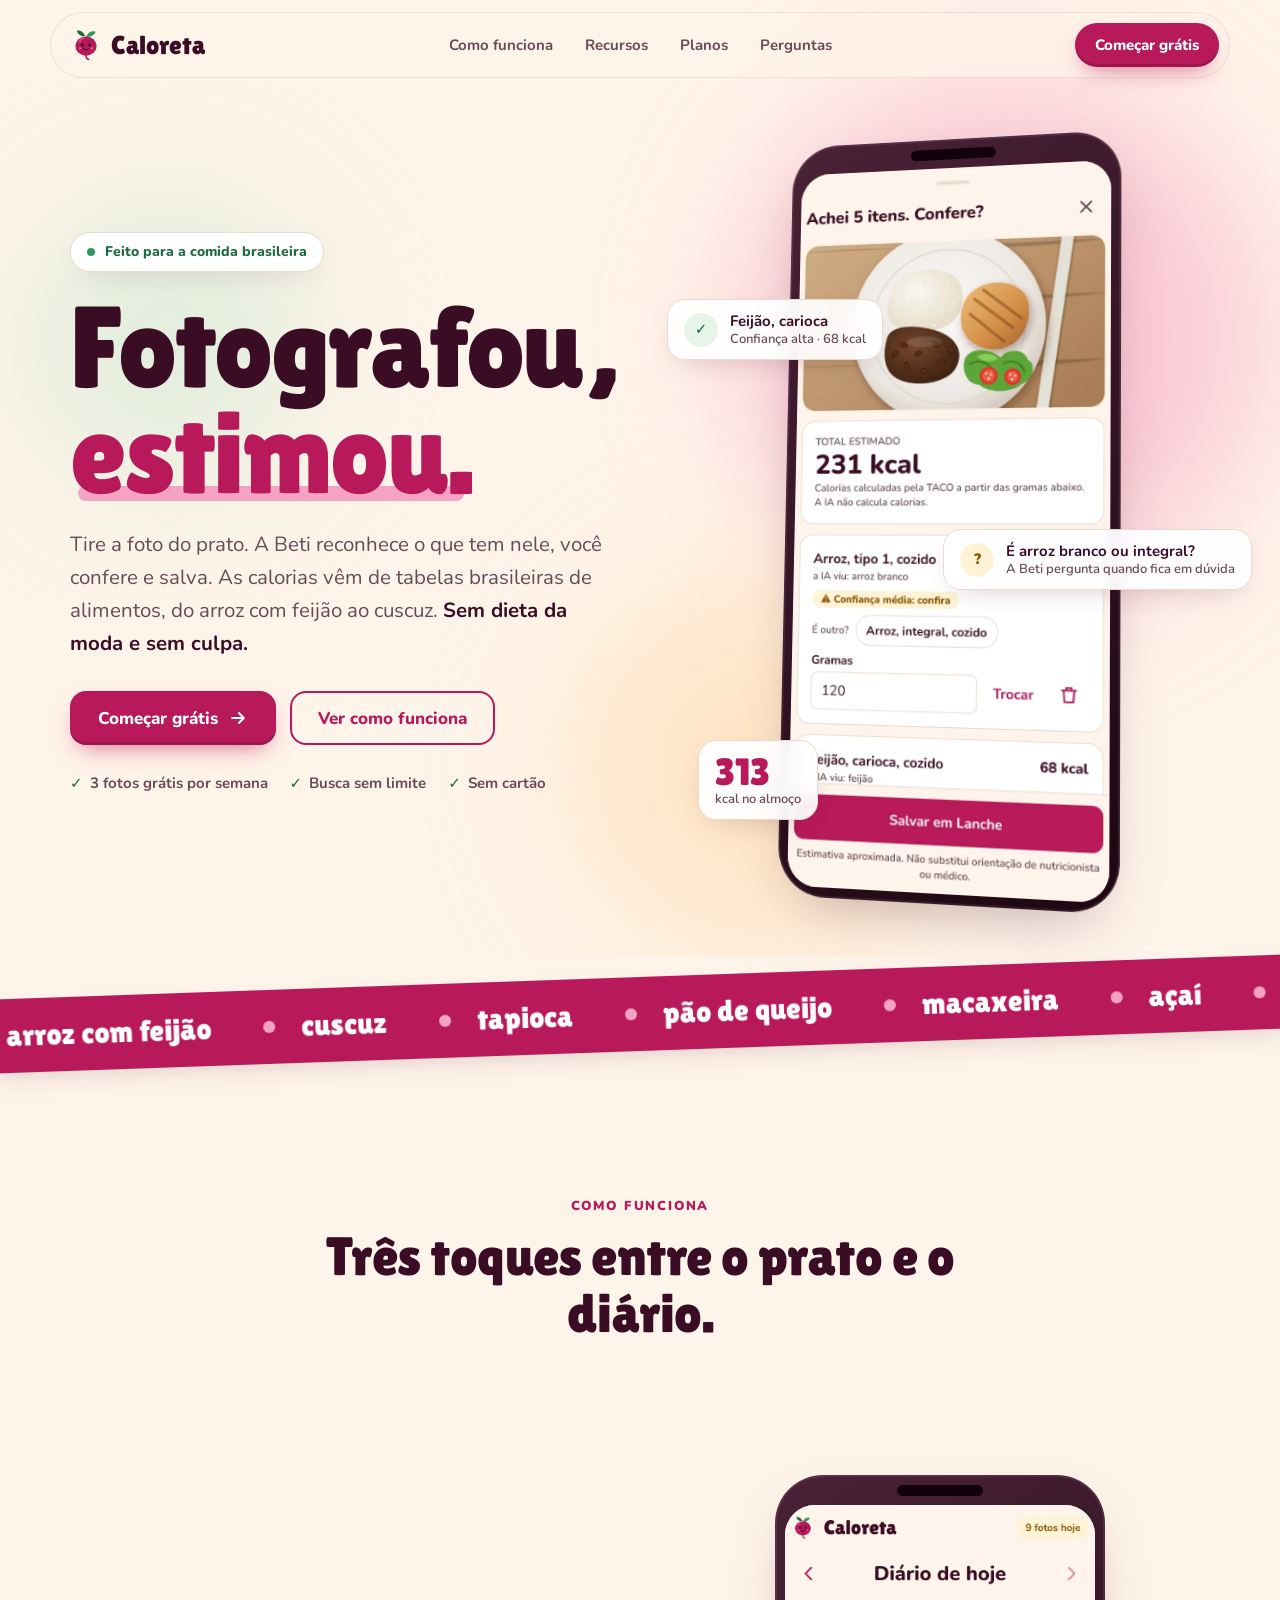
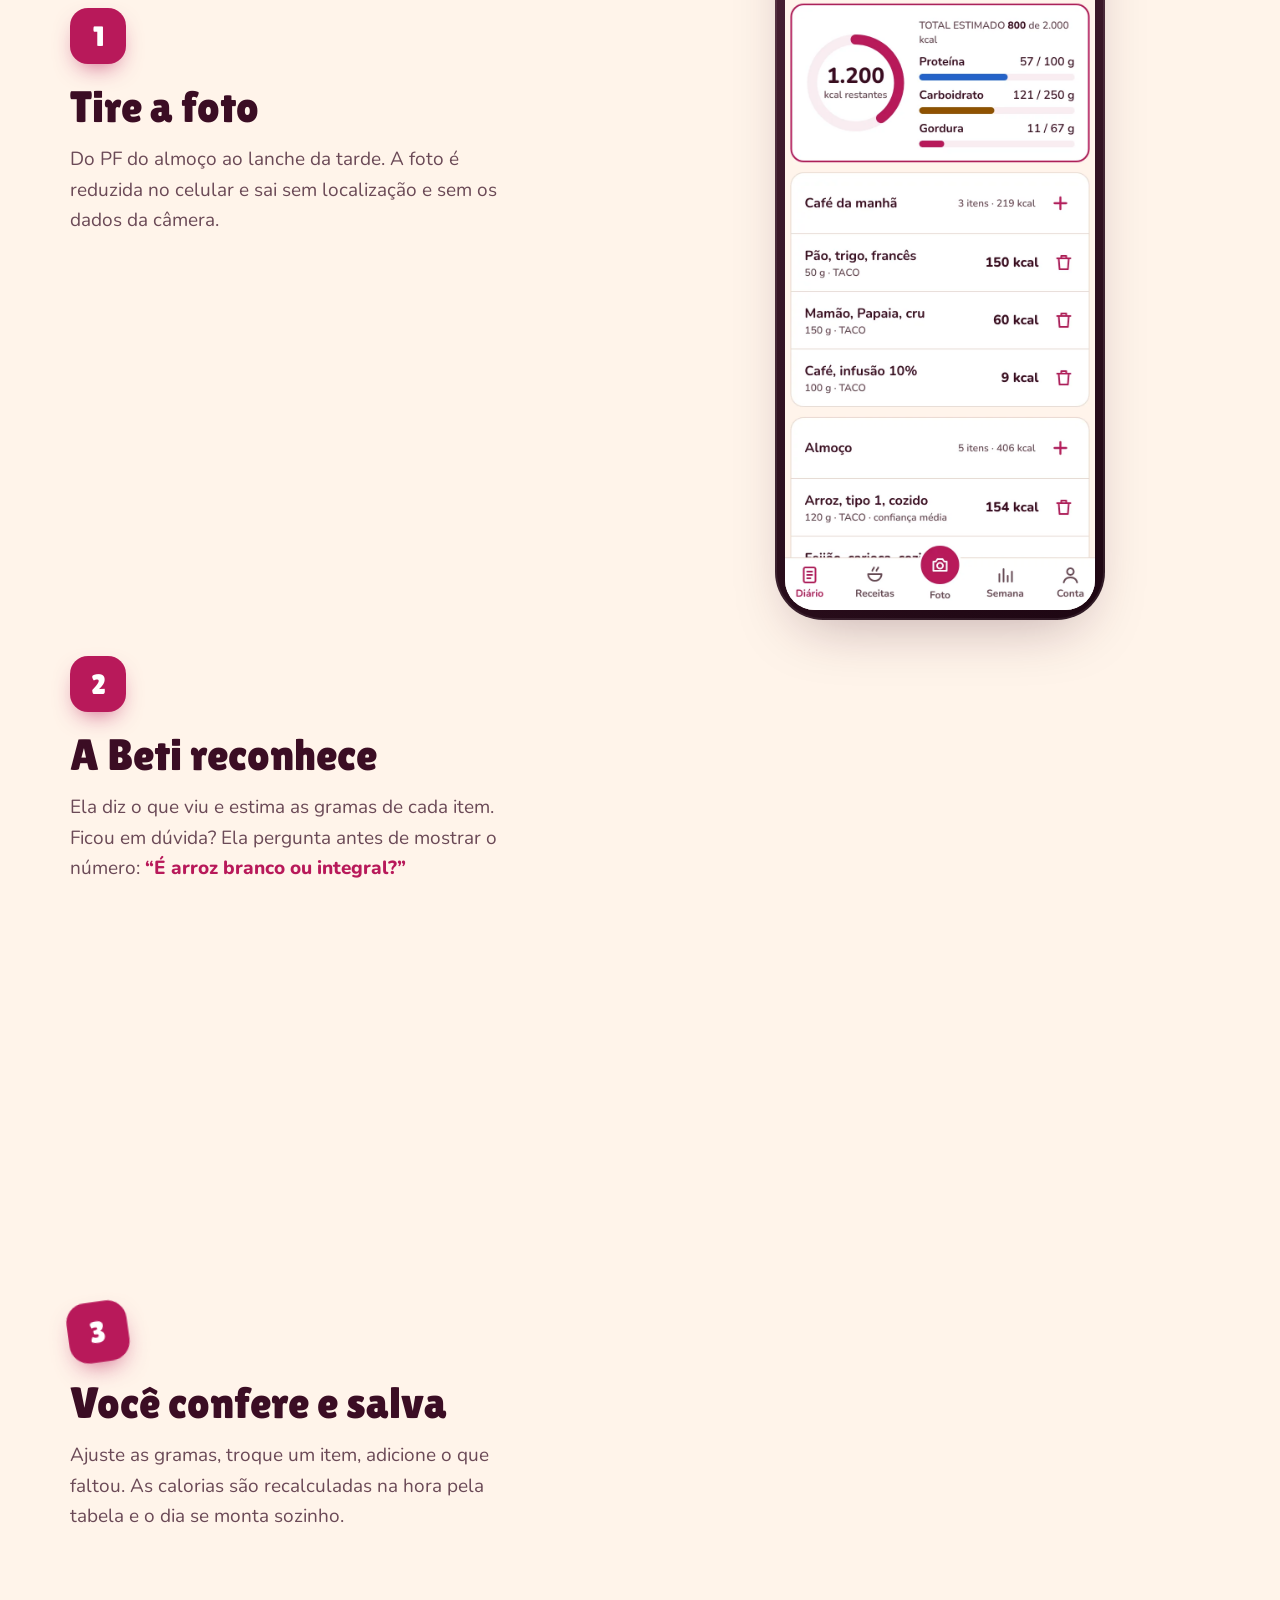
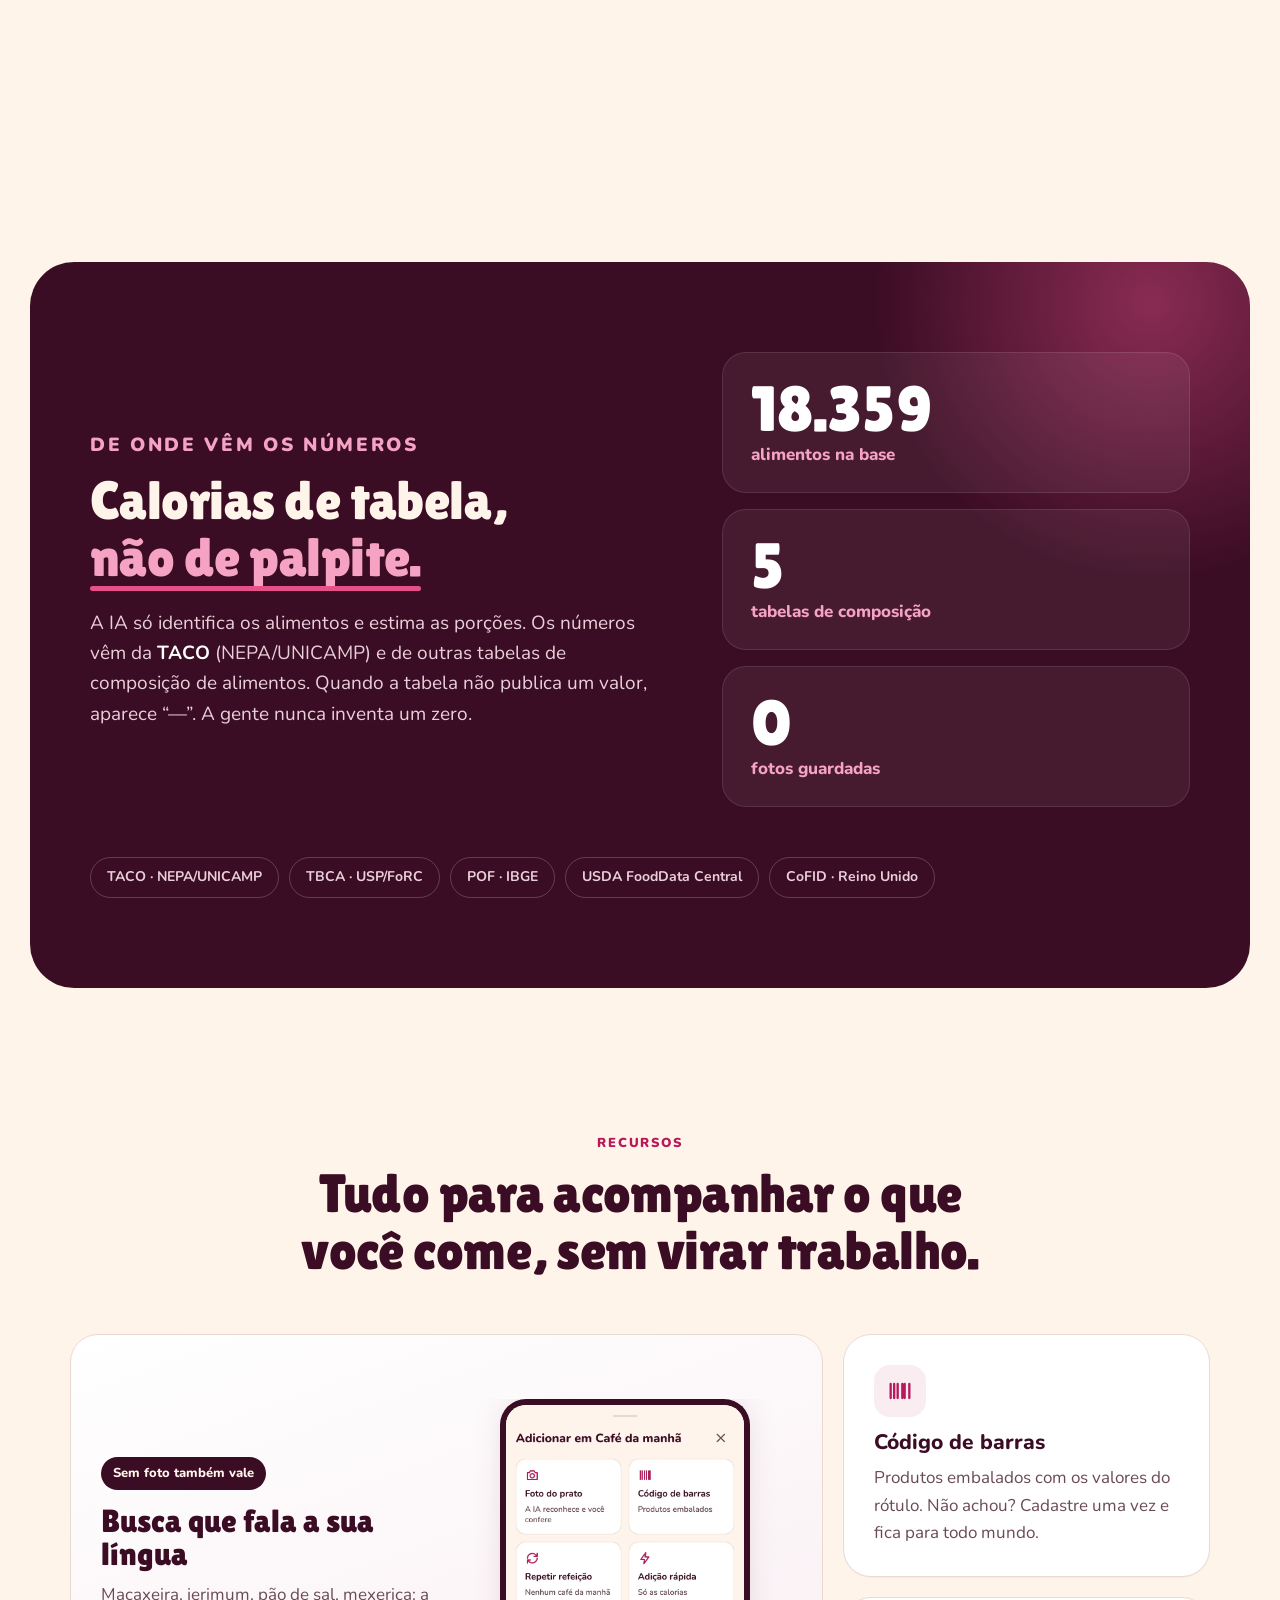
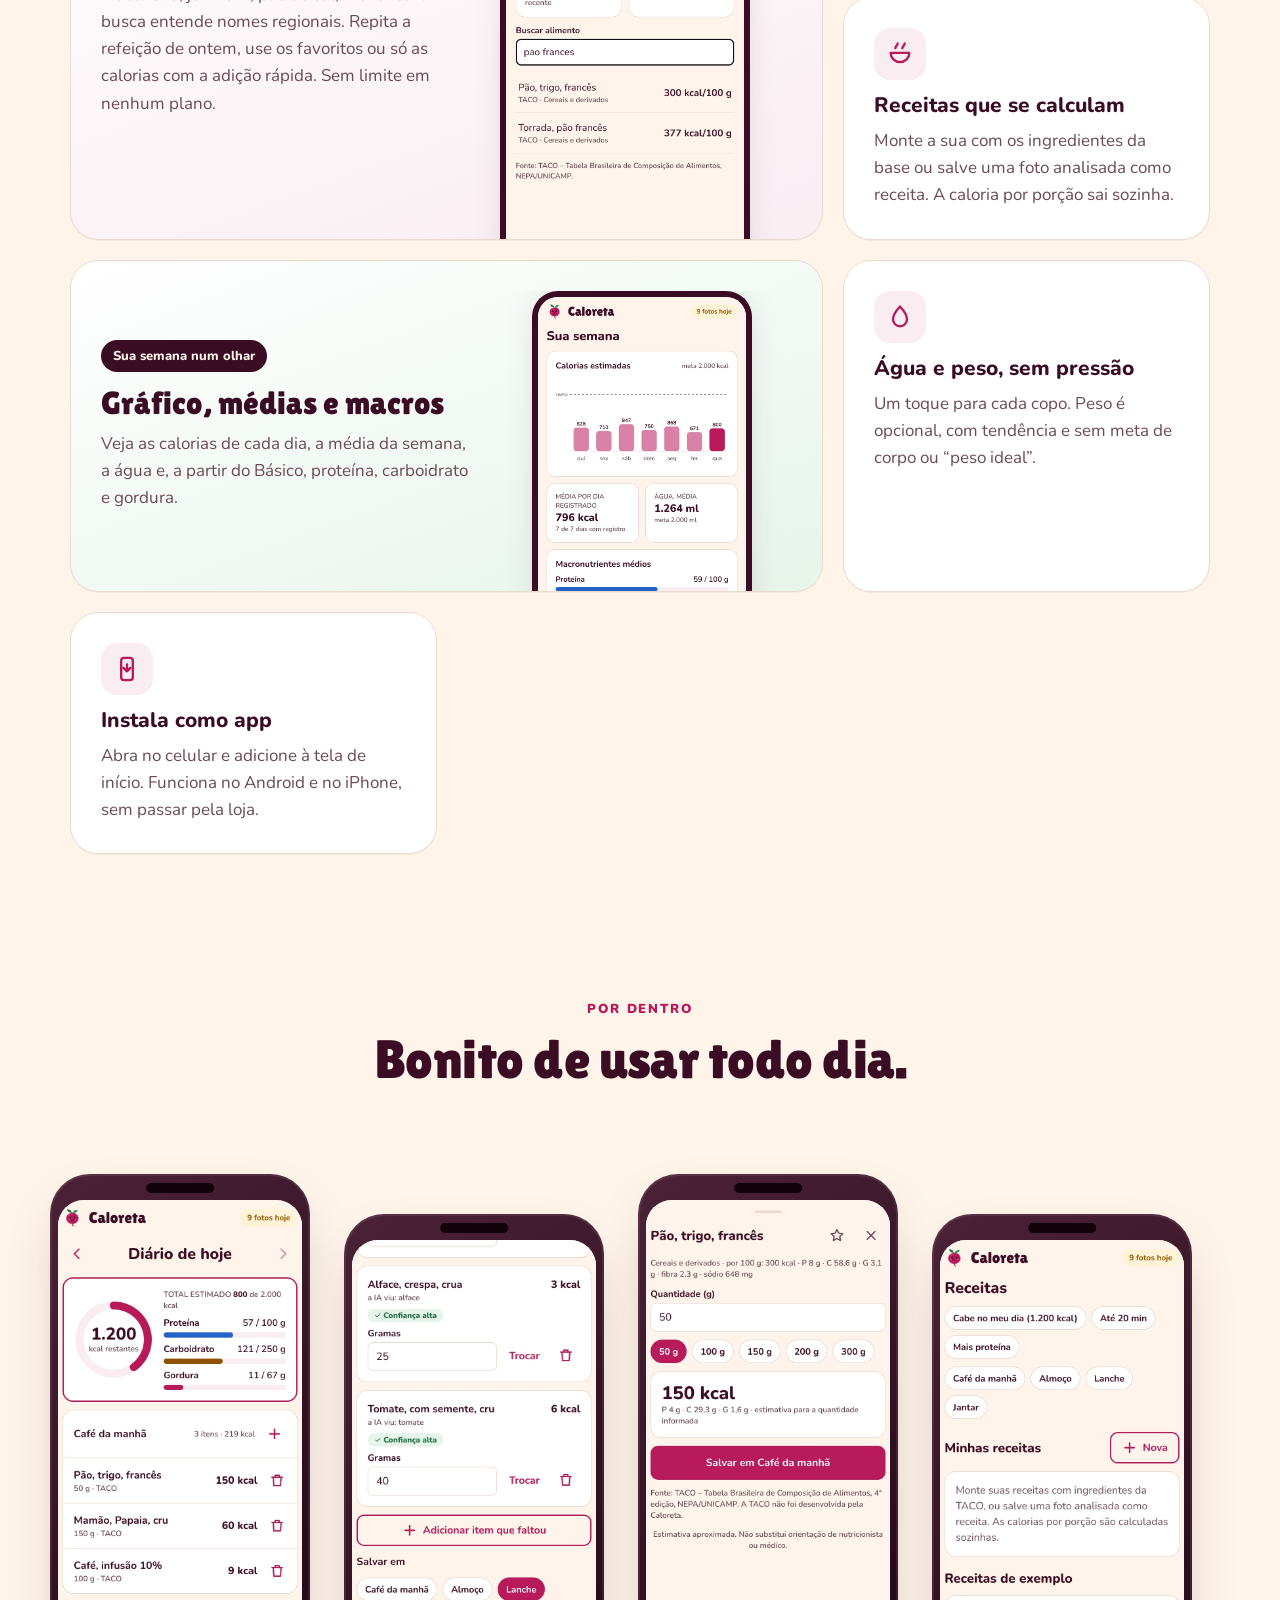
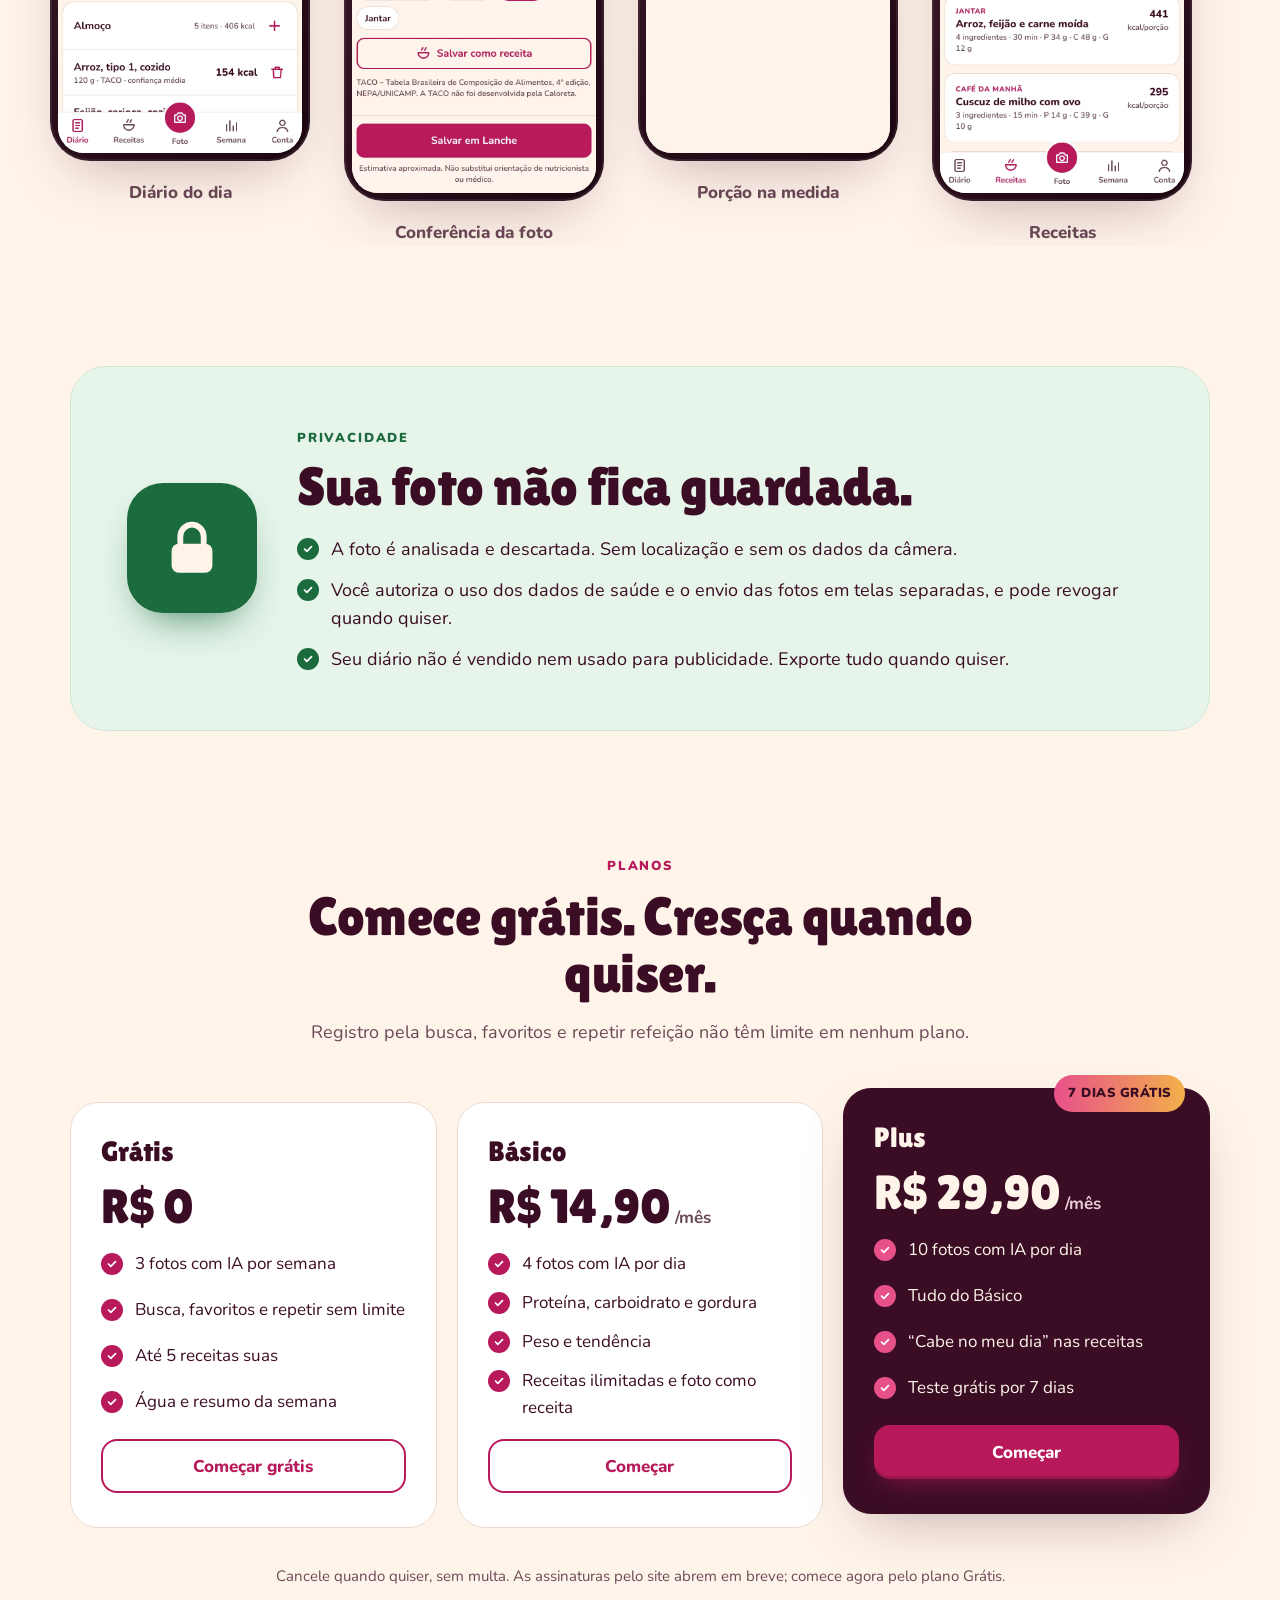
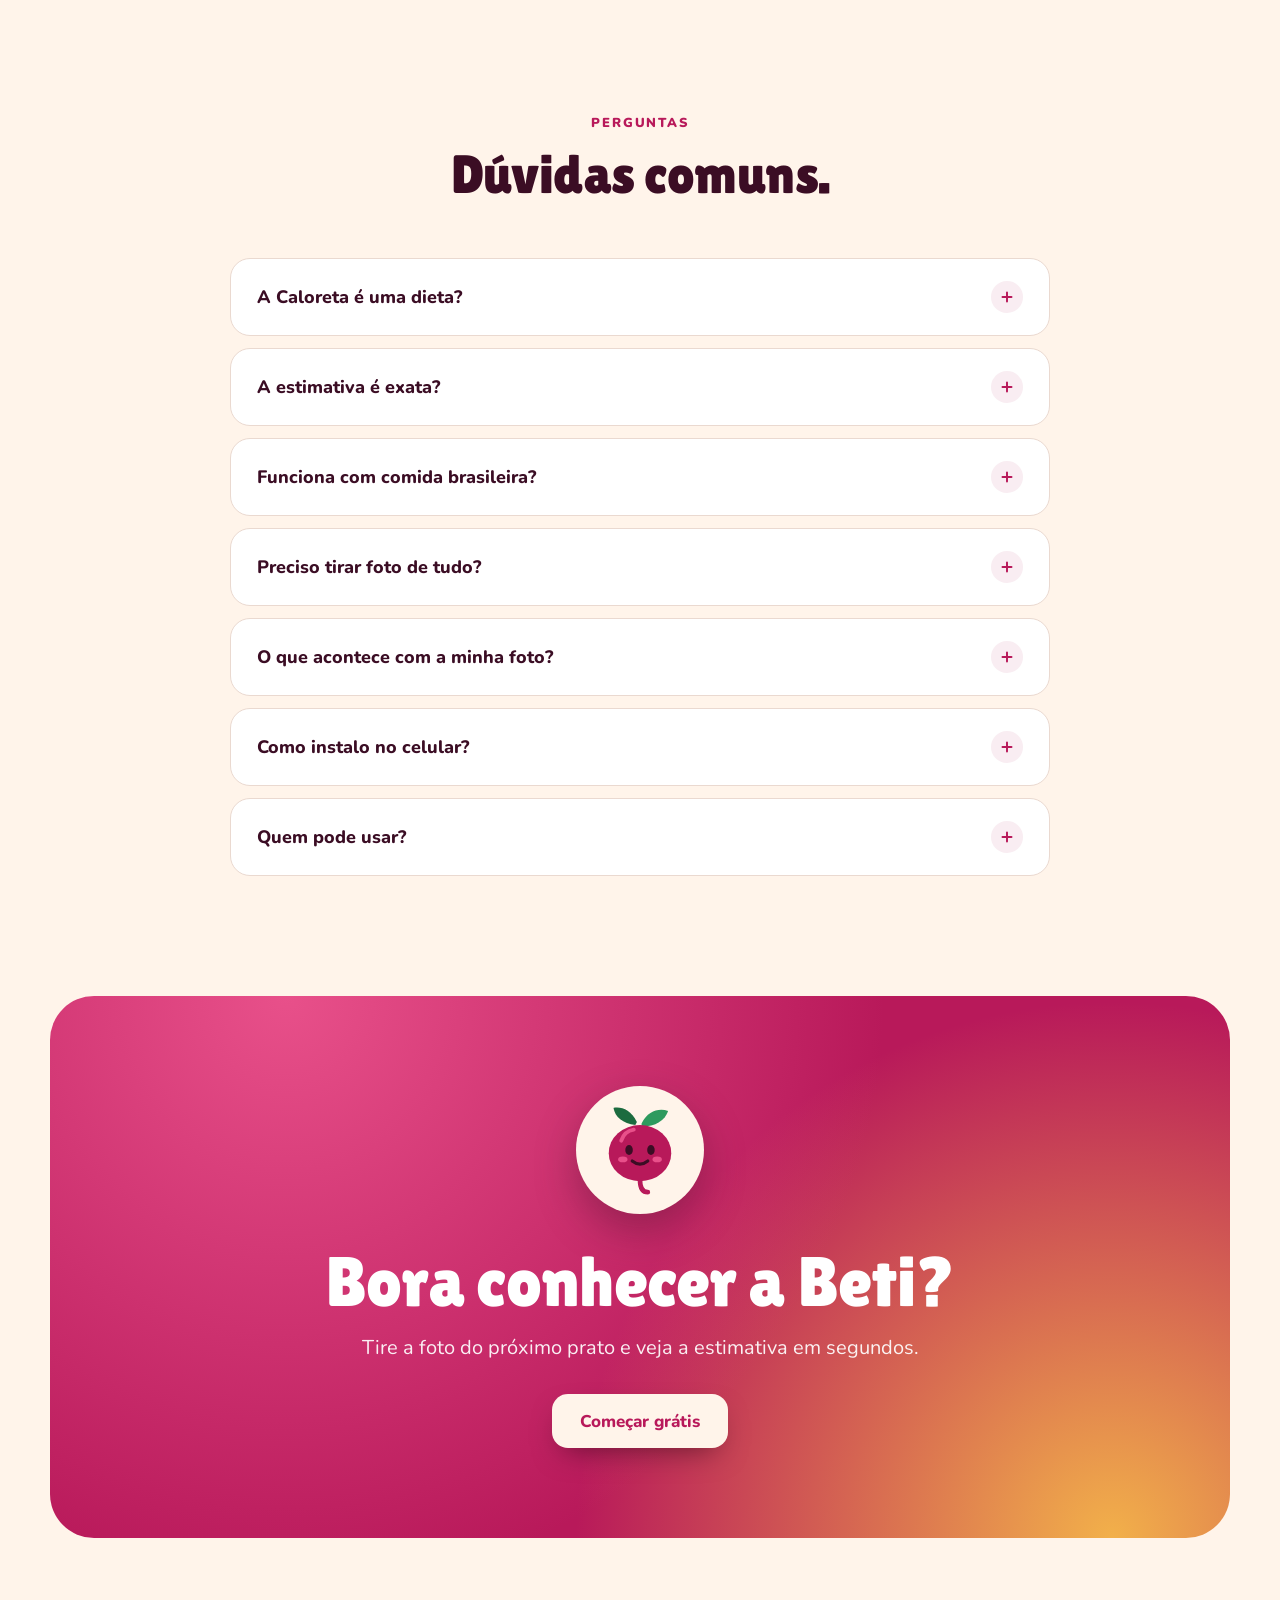
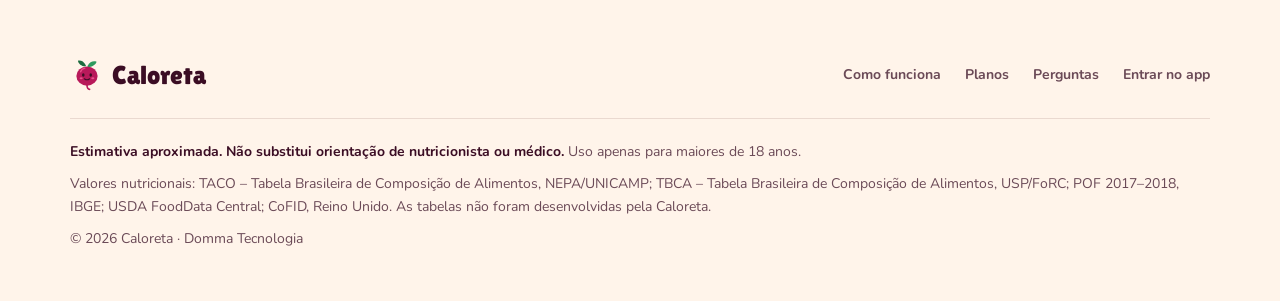
==== commit f0930676: "Banner de prévia de link (1200×630) e favicon da Beti em SVG, ICO e PNG Co-Authored-By: Claude Opus " ====
--- a/index.html
+++ b/index.html
@@ -7,15 +7,28 @@
   <meta name="description" content="Tire a foto do prato e veja as calorias estimadas com base em tabelas brasileiras de alimentos. Você confere, ajusta e salva. Sem dieta da moda e sem culpa.">
   <meta name="theme-color" content="#B8195A">
   <link rel="canonical" href="https://caloreta.com.br/">
+  <link rel="icon" href="/favicon.ico" sizes="48x48">
+  <link rel="icon" href="/favicon.svg" type="image/svg+xml">
   <link rel="icon" type="image/png" sizes="32x32" href="/img/favicon-32.png">
   <link rel="apple-touch-icon" href="/img/apple-touch-icon.png">
+  <link rel="manifest" href="/site.webmanifest">
   <meta property="og:type" content="website">
   <meta property="og:locale" content="pt_BR">
   <meta property="og:title" content="Caloreta · Fotografou, estimou.">
   <meta property="og:description" content="A foto do prato vira estimativa de calorias com tabelas brasileiras de alimentos. Você confere e salva.">
   <meta property="og:url" content="https://caloreta.com.br/">
-  <meta property="og:image" content="https://caloreta.com.br/img/og.png">
+  <meta property="og:site_name" content="Caloreta">
+  <meta property="og:image" content="https://caloreta.com.br/img/og.jpg">
+  <meta property="og:image:secure_url" content="https://caloreta.com.br/img/og.jpg">
+  <meta property="og:image:type" content="image/jpeg">
+  <meta property="og:image:width" content="1200">
+  <meta property="og:image:height" content="630">
+  <meta property="og:image:alt" content="Caloreta: Fotografou, estimou. Celular mostrando a conferência de um prato com arroz, feijão, frango e salada.">
   <meta name="twitter:card" content="summary_large_image">
+  <meta name="twitter:title" content="Caloreta · Fotografou, estimou.">
+  <meta name="twitter:description" content="A foto do prato vira estimativa de calorias com tabelas brasileiras de alimentos. Você confere e salva.">
+  <meta name="twitter:image" content="https://caloreta.com.br/img/og.jpg">
+  <meta name="twitter:image:alt" content="Caloreta: Fotografou, estimou.">
   <link rel="preconnect" href="https://fonts.googleapis.com">
   <link rel="preconnect" href="https://fonts.gstatic.com" crossorigin>
   <link href="https://fonts.googleapis.com/css2?family=Lilita+One&family=Nunito:wght@400;600;700;800;900&display=swap" rel="stylesheet">
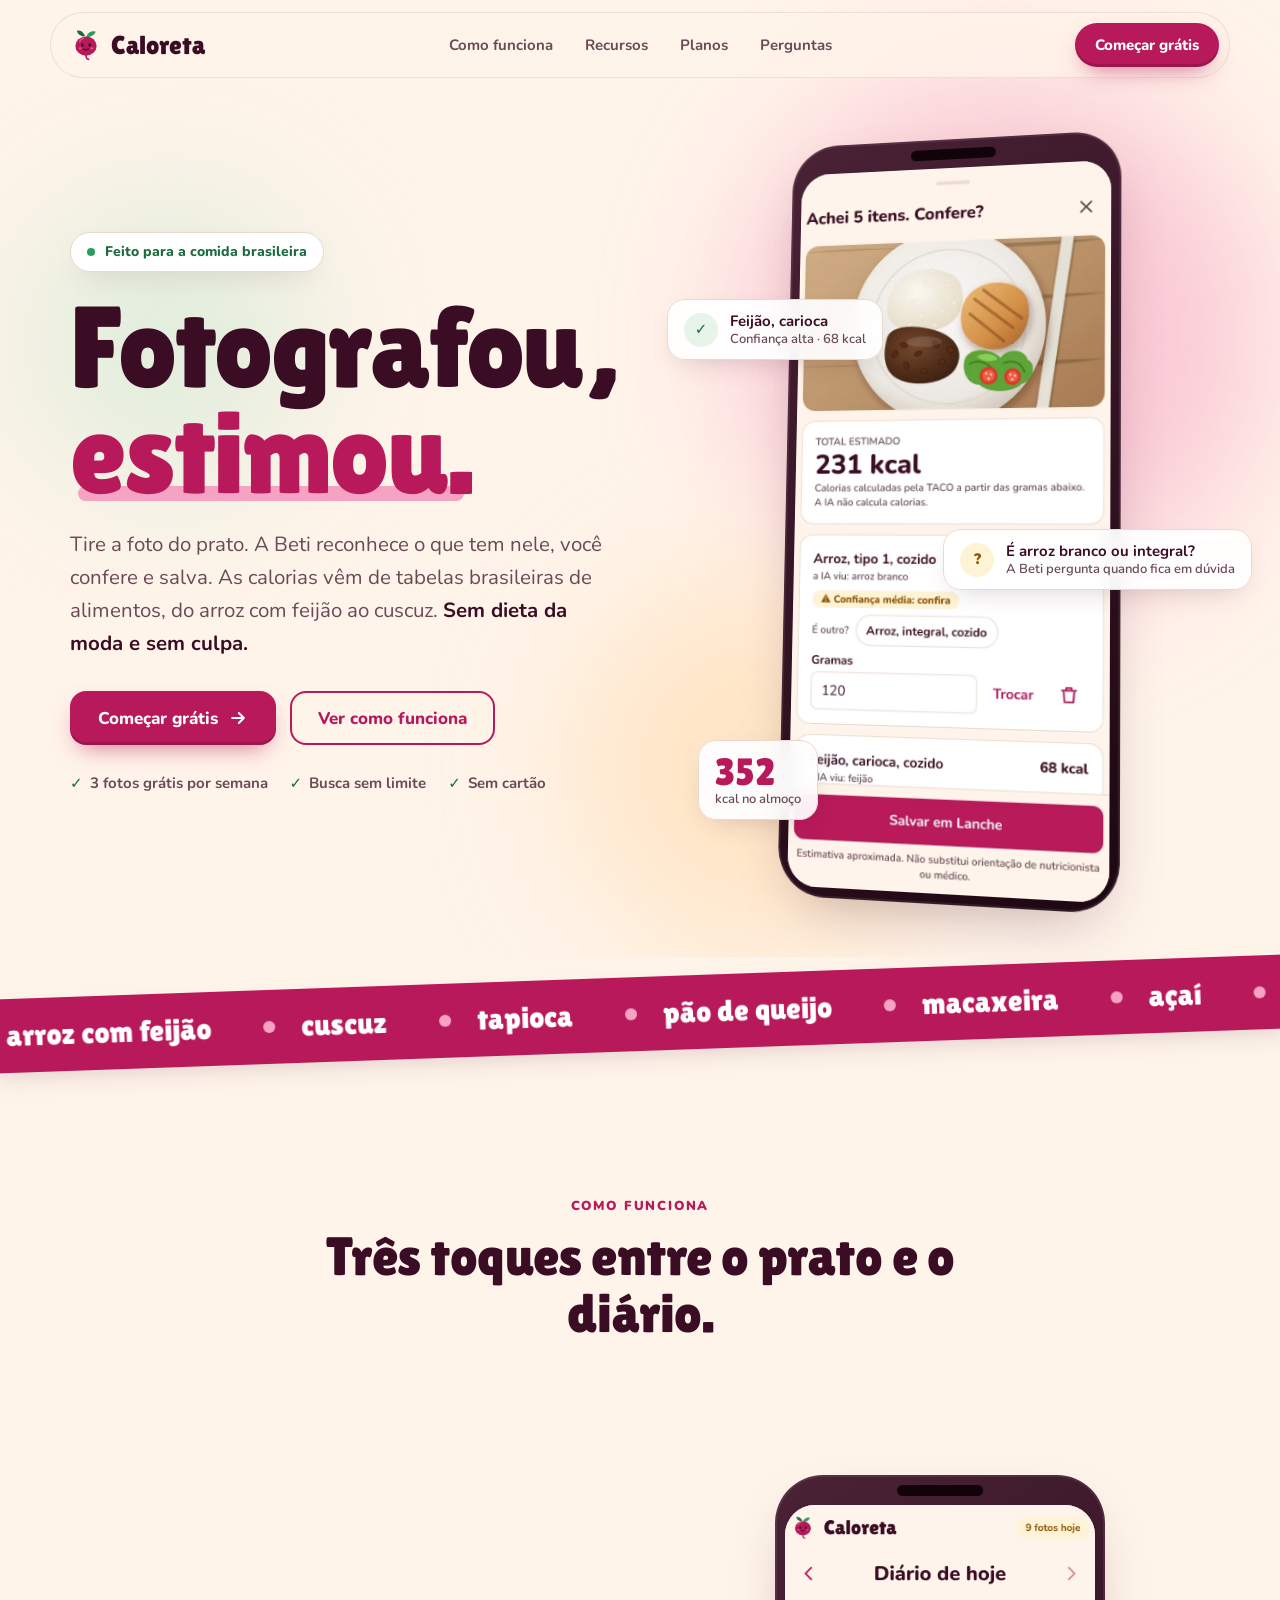
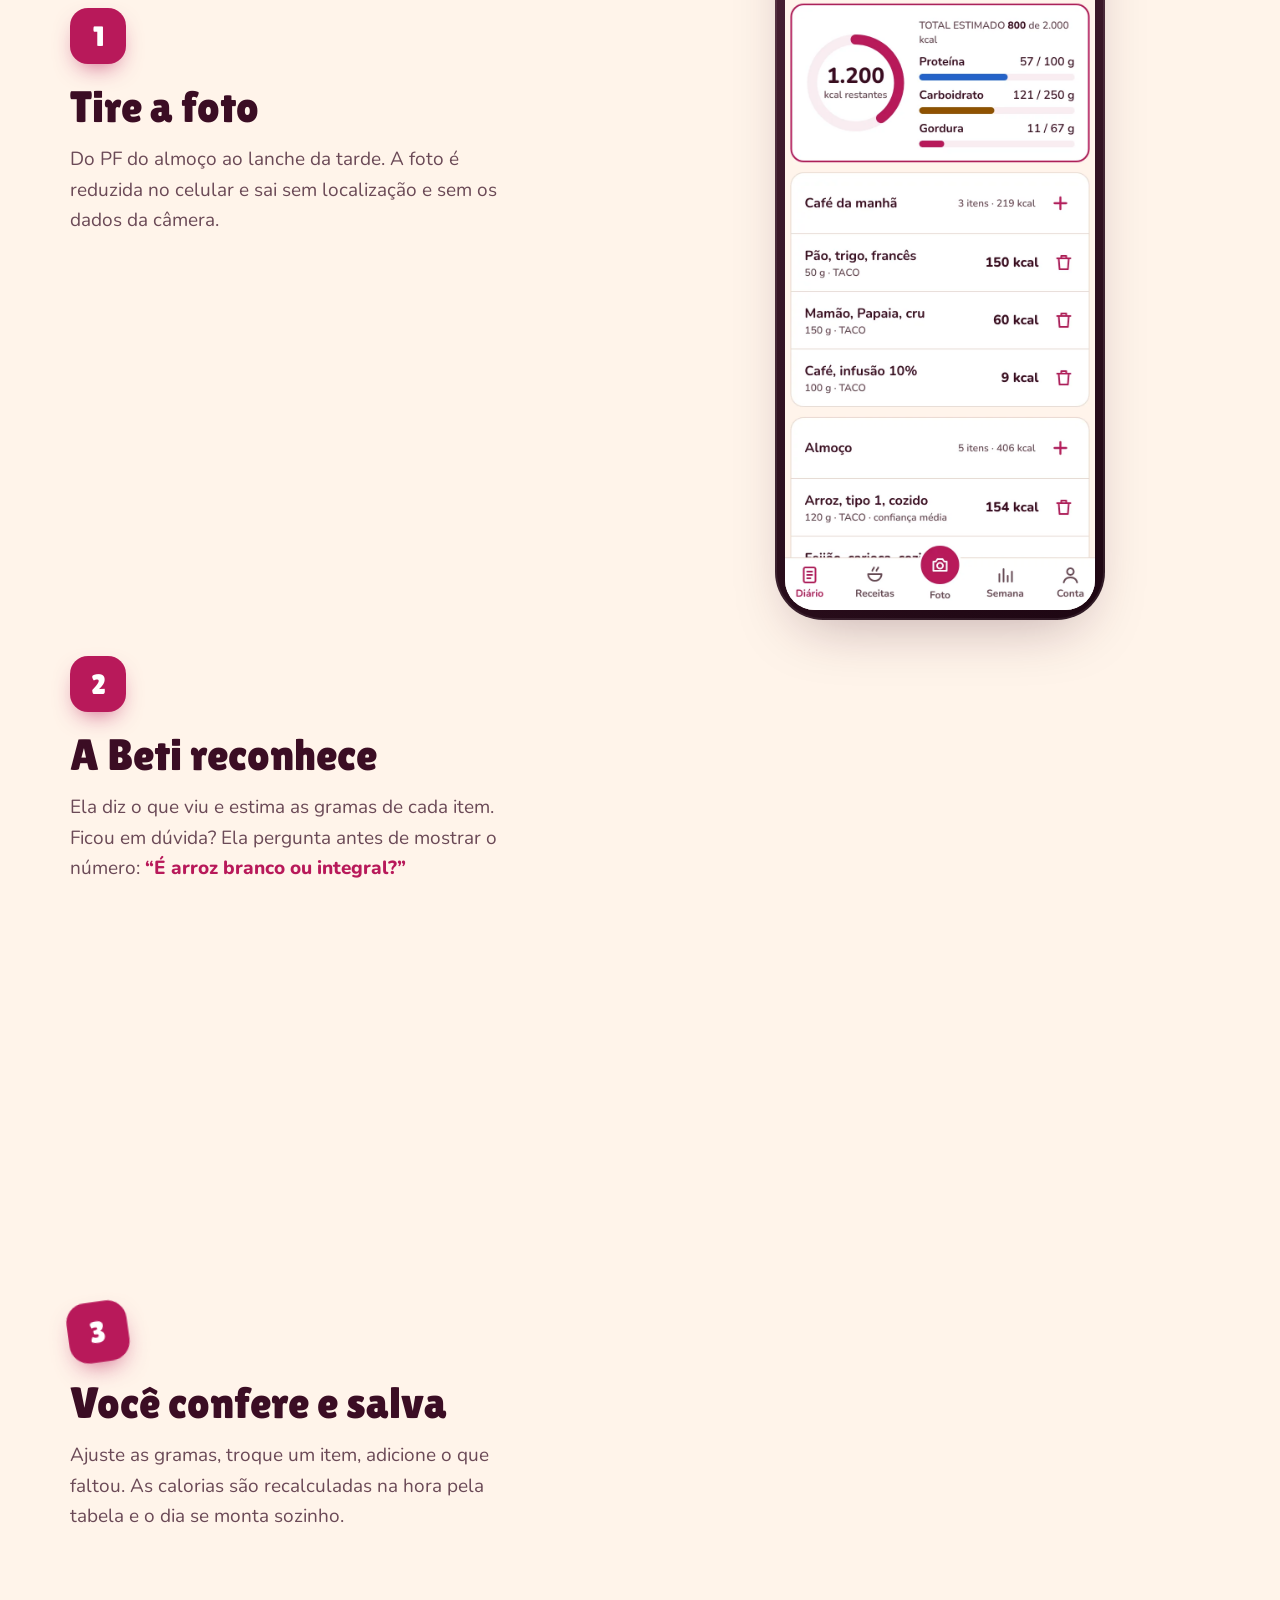
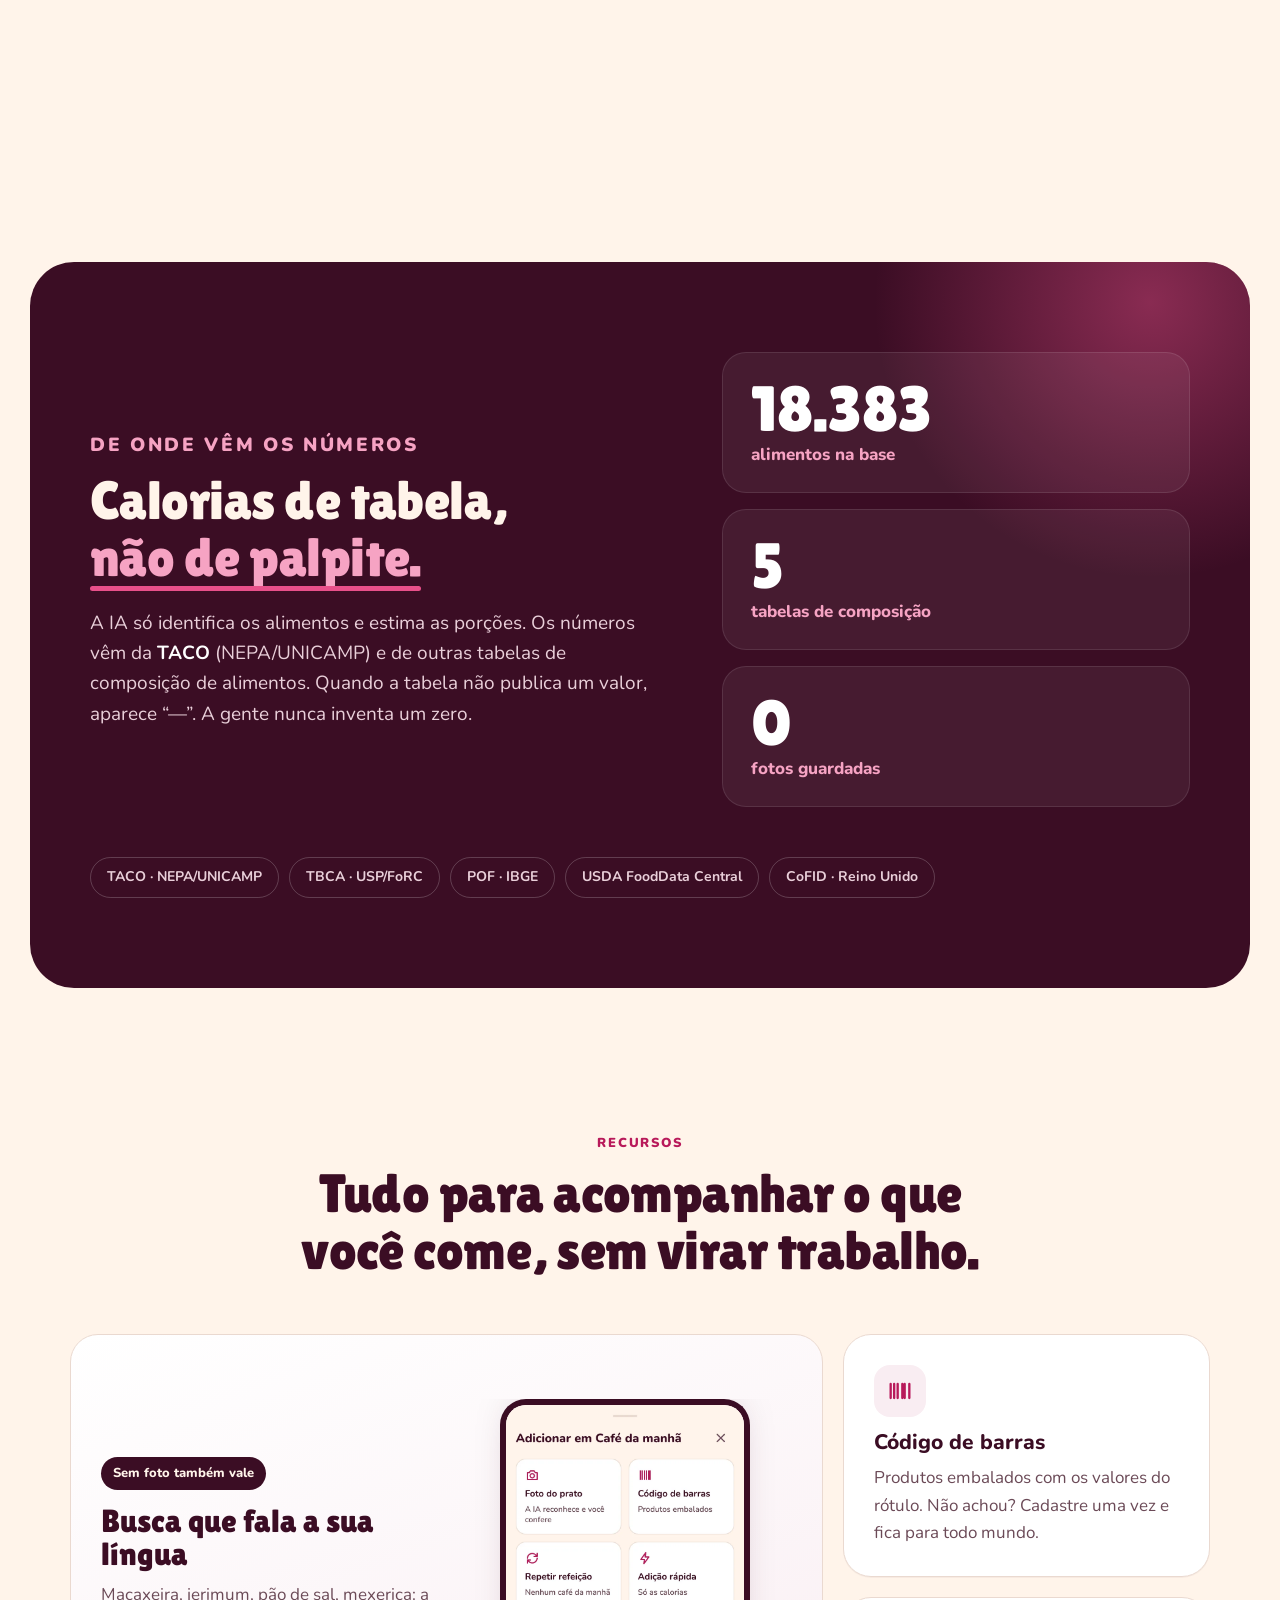
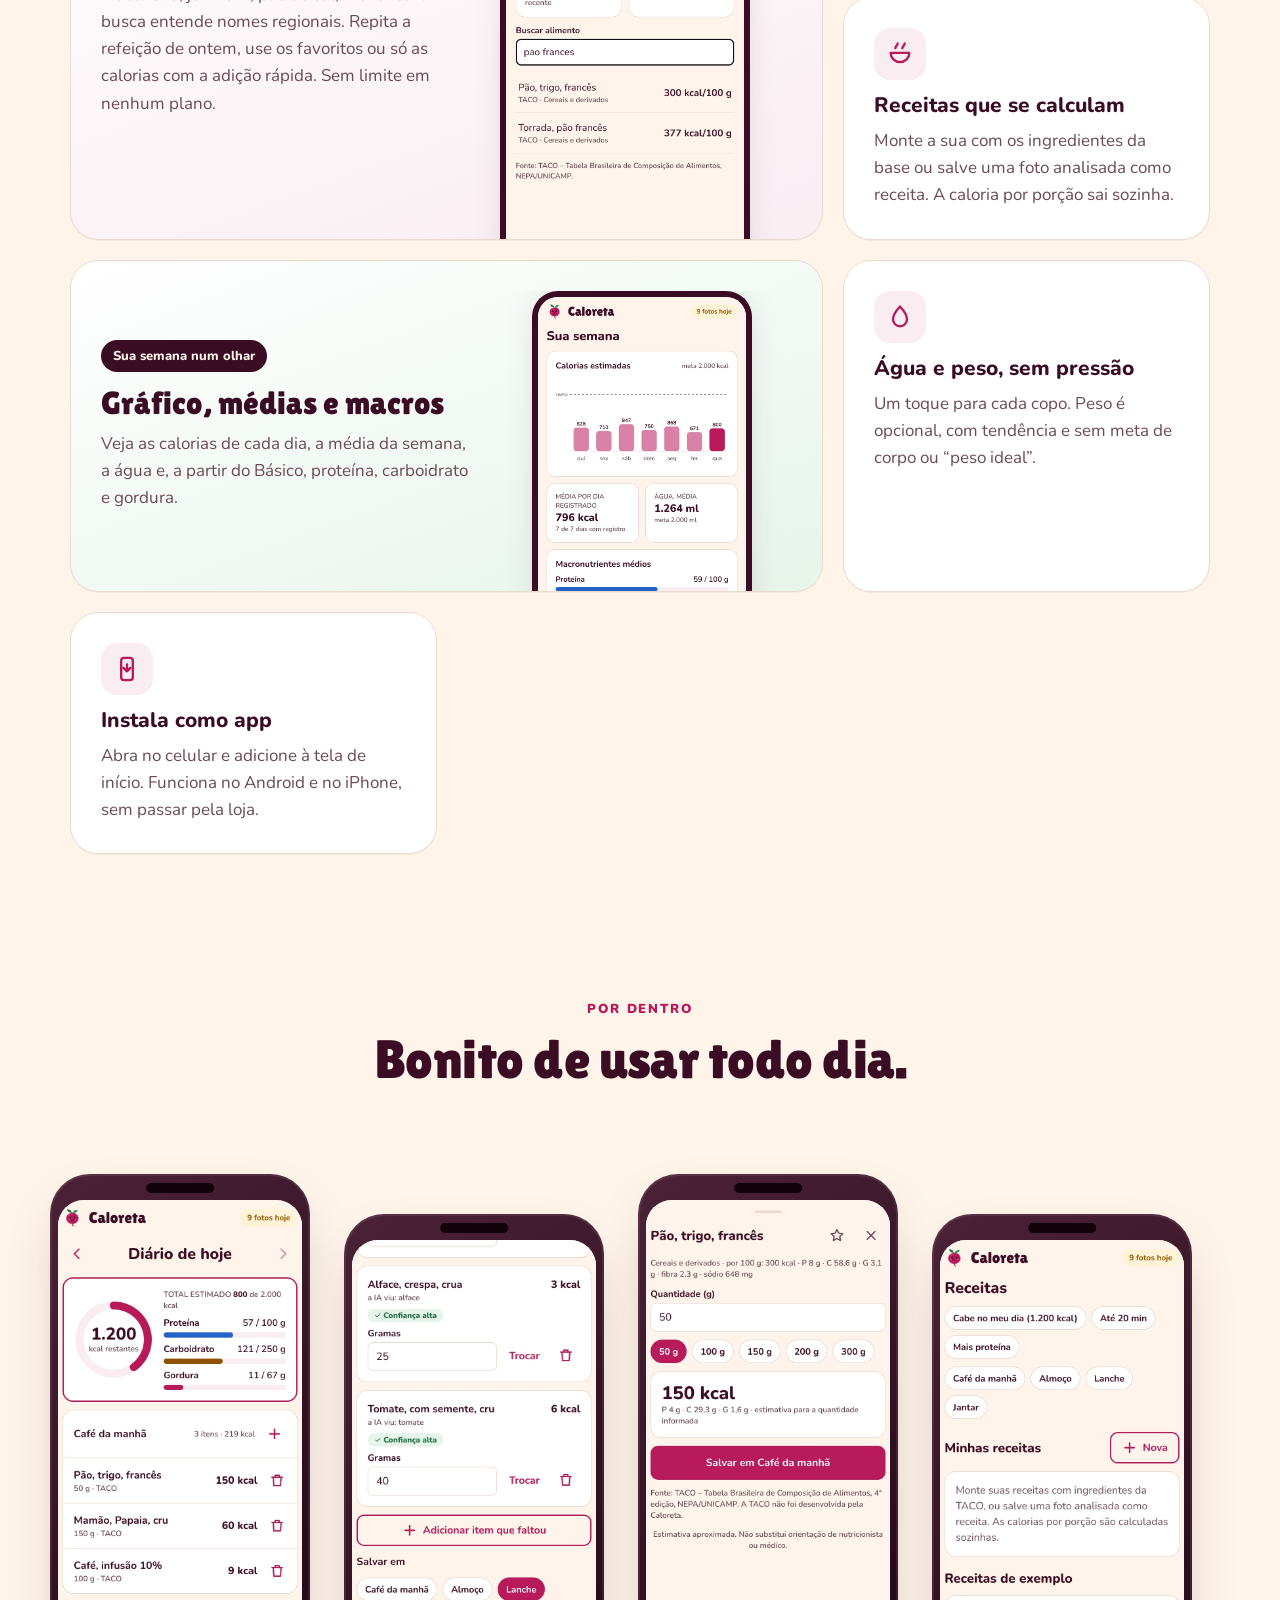
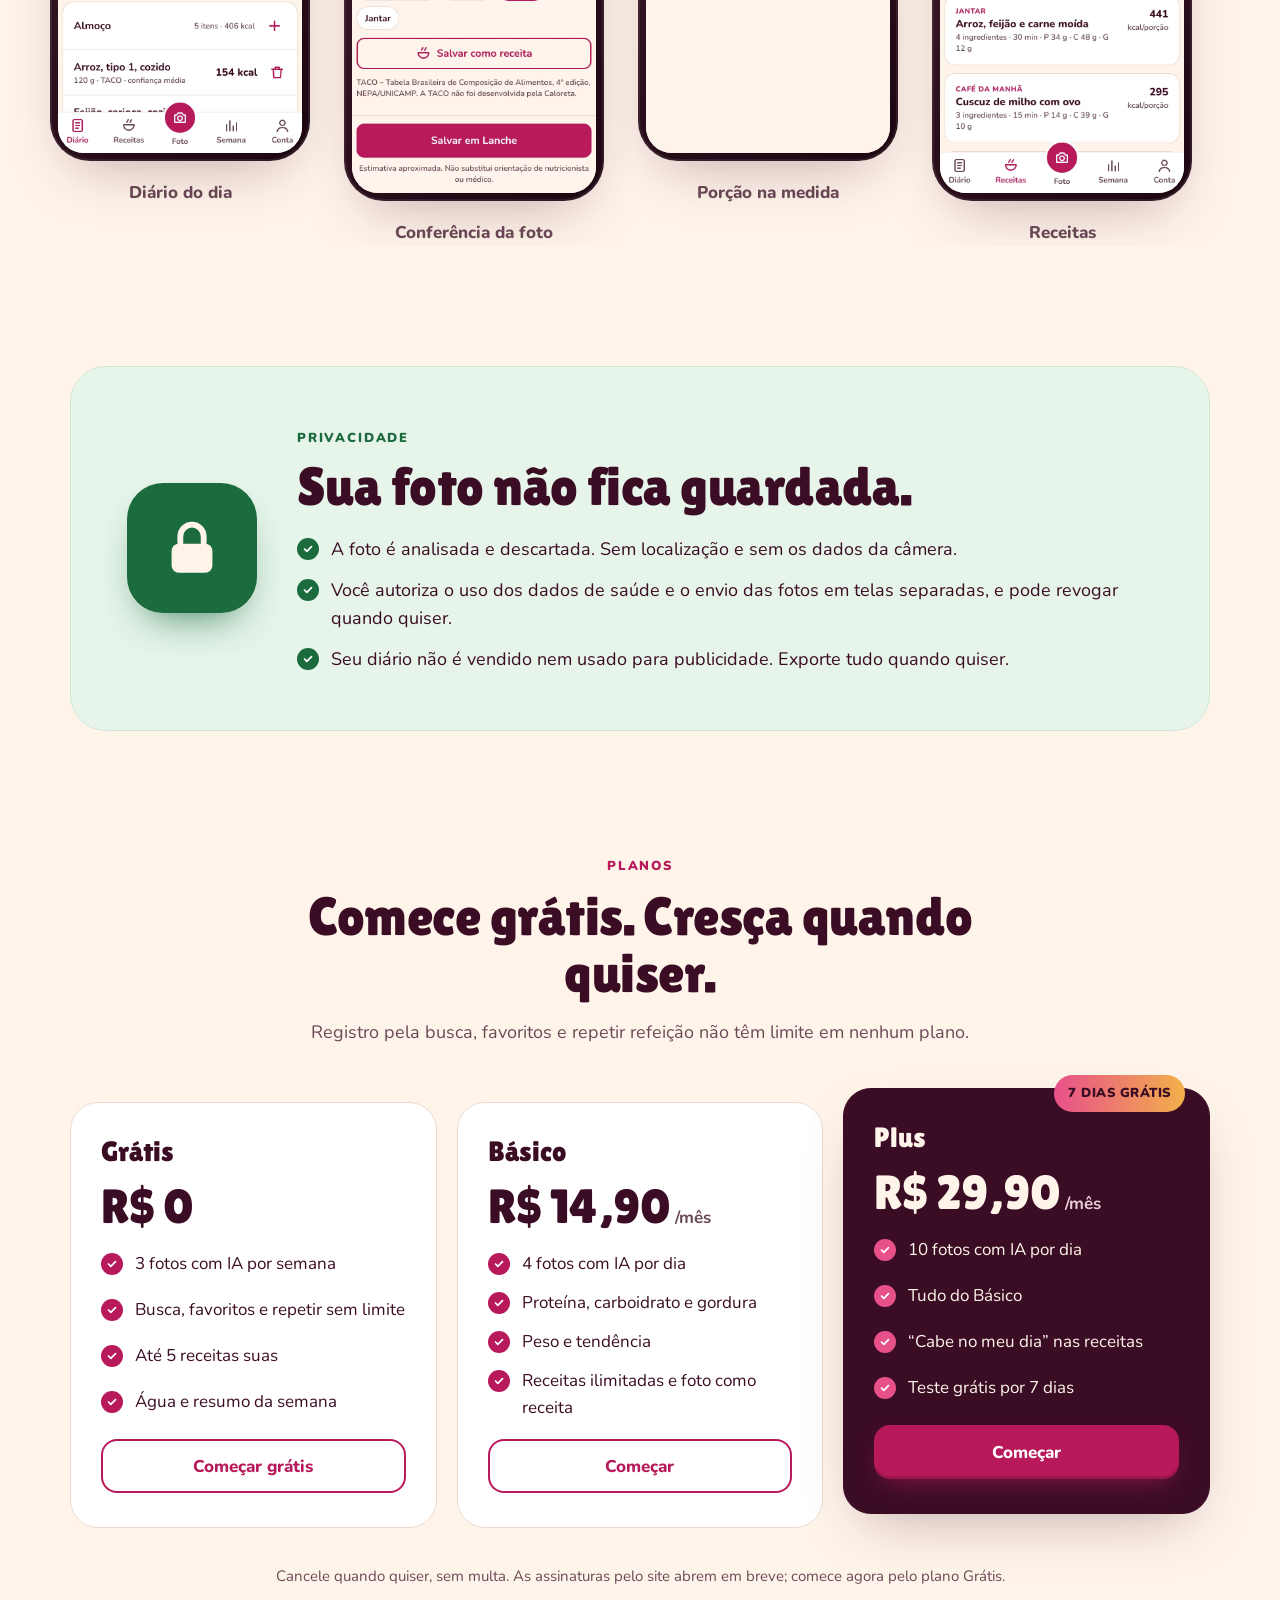
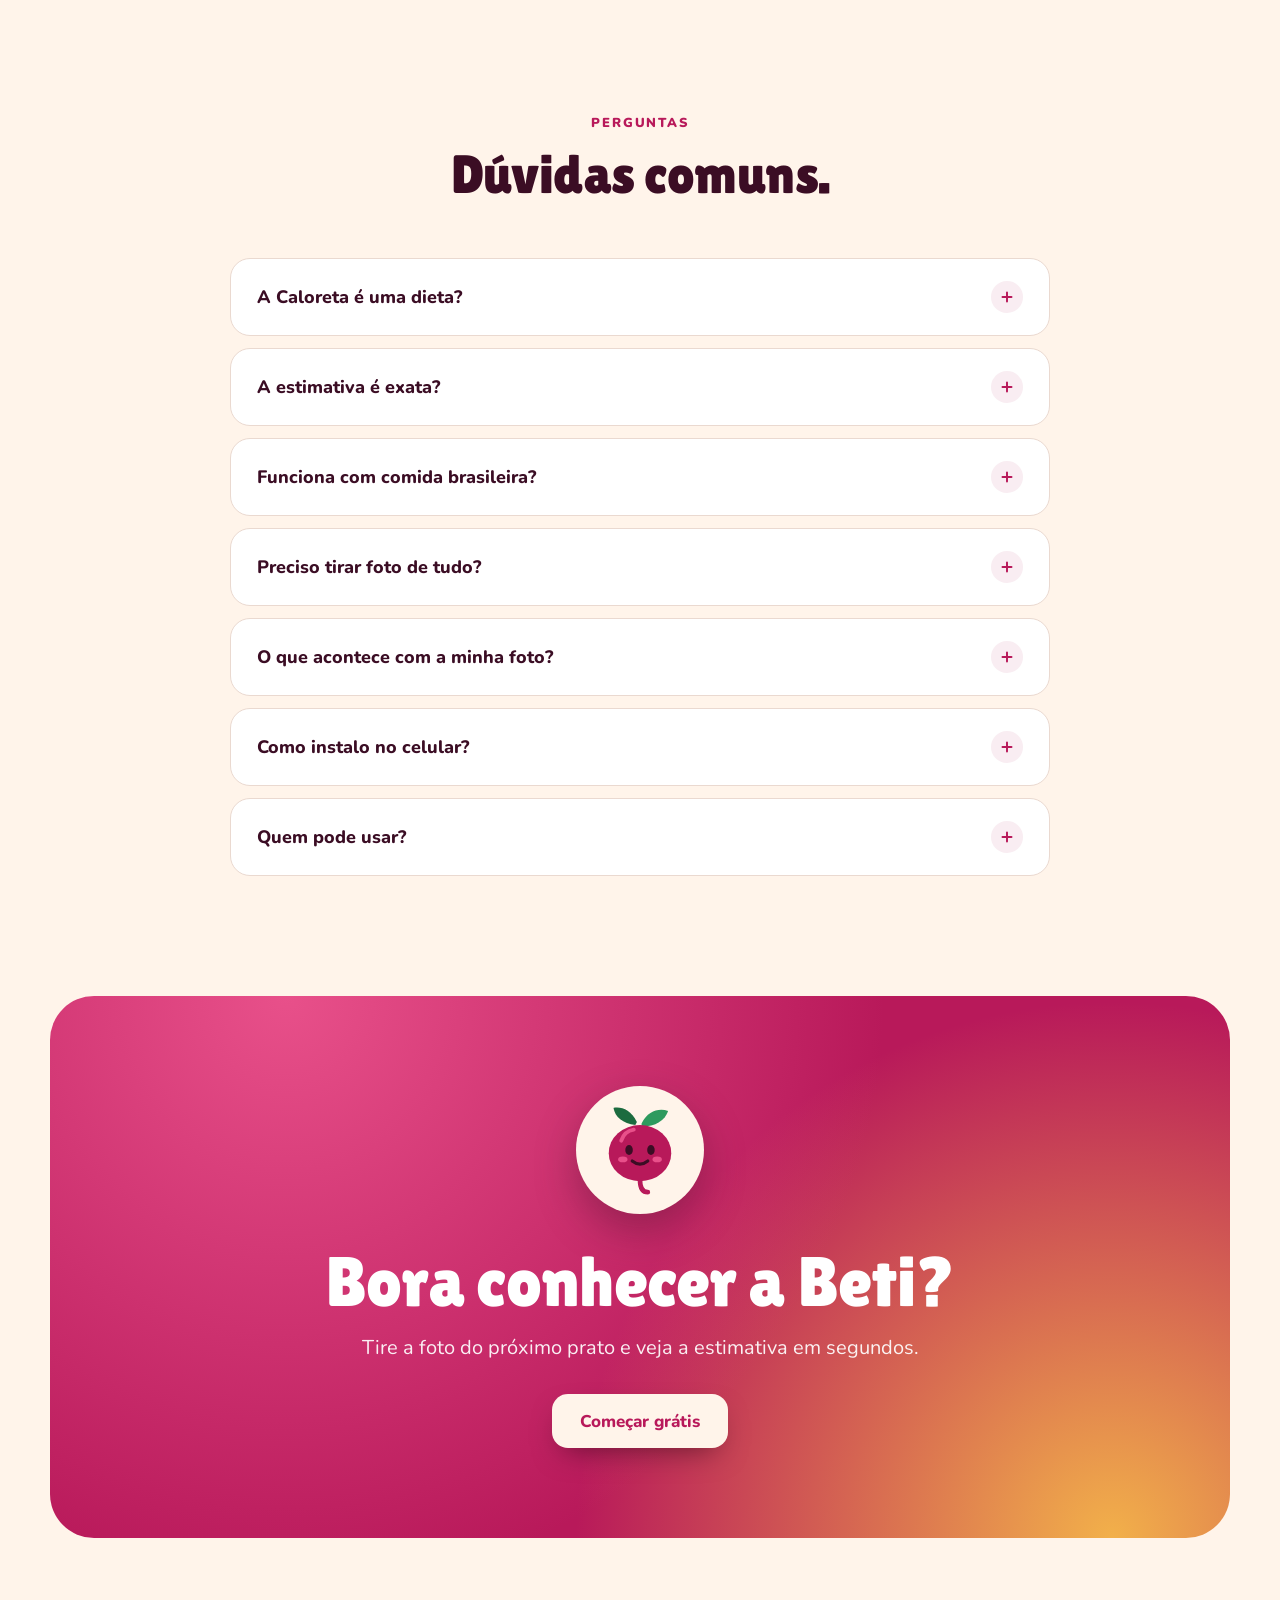
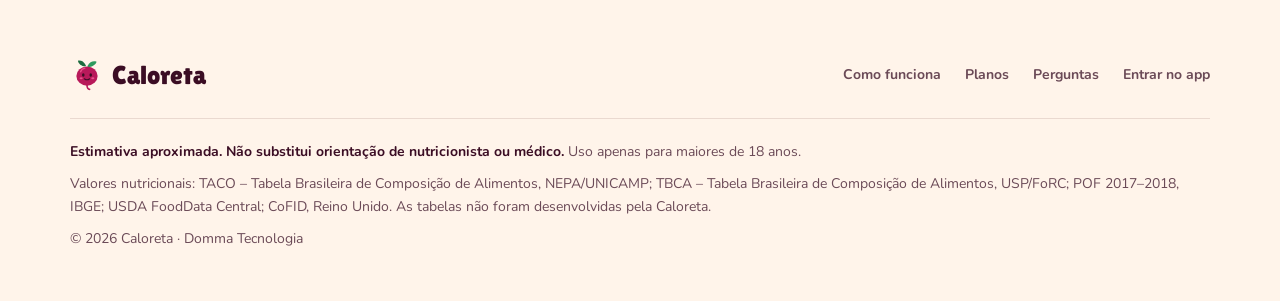
==== commit 74ac4481: "Prévia de link: banner pelo endereço da Vercel (vale nos dois domínios) Co-Authored-By: Claude Opus " ====
--- a/index.html
+++ b/index.html
@@ -16,10 +16,9 @@
   <meta property="og:locale" content="pt_BR">
   <meta property="og:title" content="Caloreta · Fotografou, estimou.">
   <meta property="og:description" content="A foto do prato vira estimativa de calorias com tabelas brasileiras de alimentos. Você confere e salva.">
-  <meta property="og:url" content="https://caloreta.com.br/">
   <meta property="og:site_name" content="Caloreta">
-  <meta property="og:image" content="https://caloreta.com.br/img/og.jpg">
-  <meta property="og:image:secure_url" content="https://caloreta.com.br/img/og.jpg">
+  <meta property="og:image" content="https://site-caloreta.vercel.app/img/og.jpg">
+  <meta property="og:image:secure_url" content="https://site-caloreta.vercel.app/img/og.jpg">
   <meta property="og:image:type" content="image/jpeg">
   <meta property="og:image:width" content="1200">
   <meta property="og:image:height" content="630">
@@ -27,7 +26,7 @@
   <meta name="twitter:card" content="summary_large_image">
   <meta name="twitter:title" content="Caloreta · Fotografou, estimou.">
   <meta name="twitter:description" content="A foto do prato vira estimativa de calorias com tabelas brasileiras de alimentos. Você confere e salva.">
-  <meta name="twitter:image" content="https://caloreta.com.br/img/og.jpg">
+  <meta name="twitter:image" content="https://site-caloreta.vercel.app/img/og.jpg">
   <meta name="twitter:image:alt" content="Caloreta: Fotografou, estimou.">
   <link rel="preconnect" href="https://fonts.googleapis.com">
   <link rel="preconnect" href="https://fonts.gstatic.com" crossorigin>
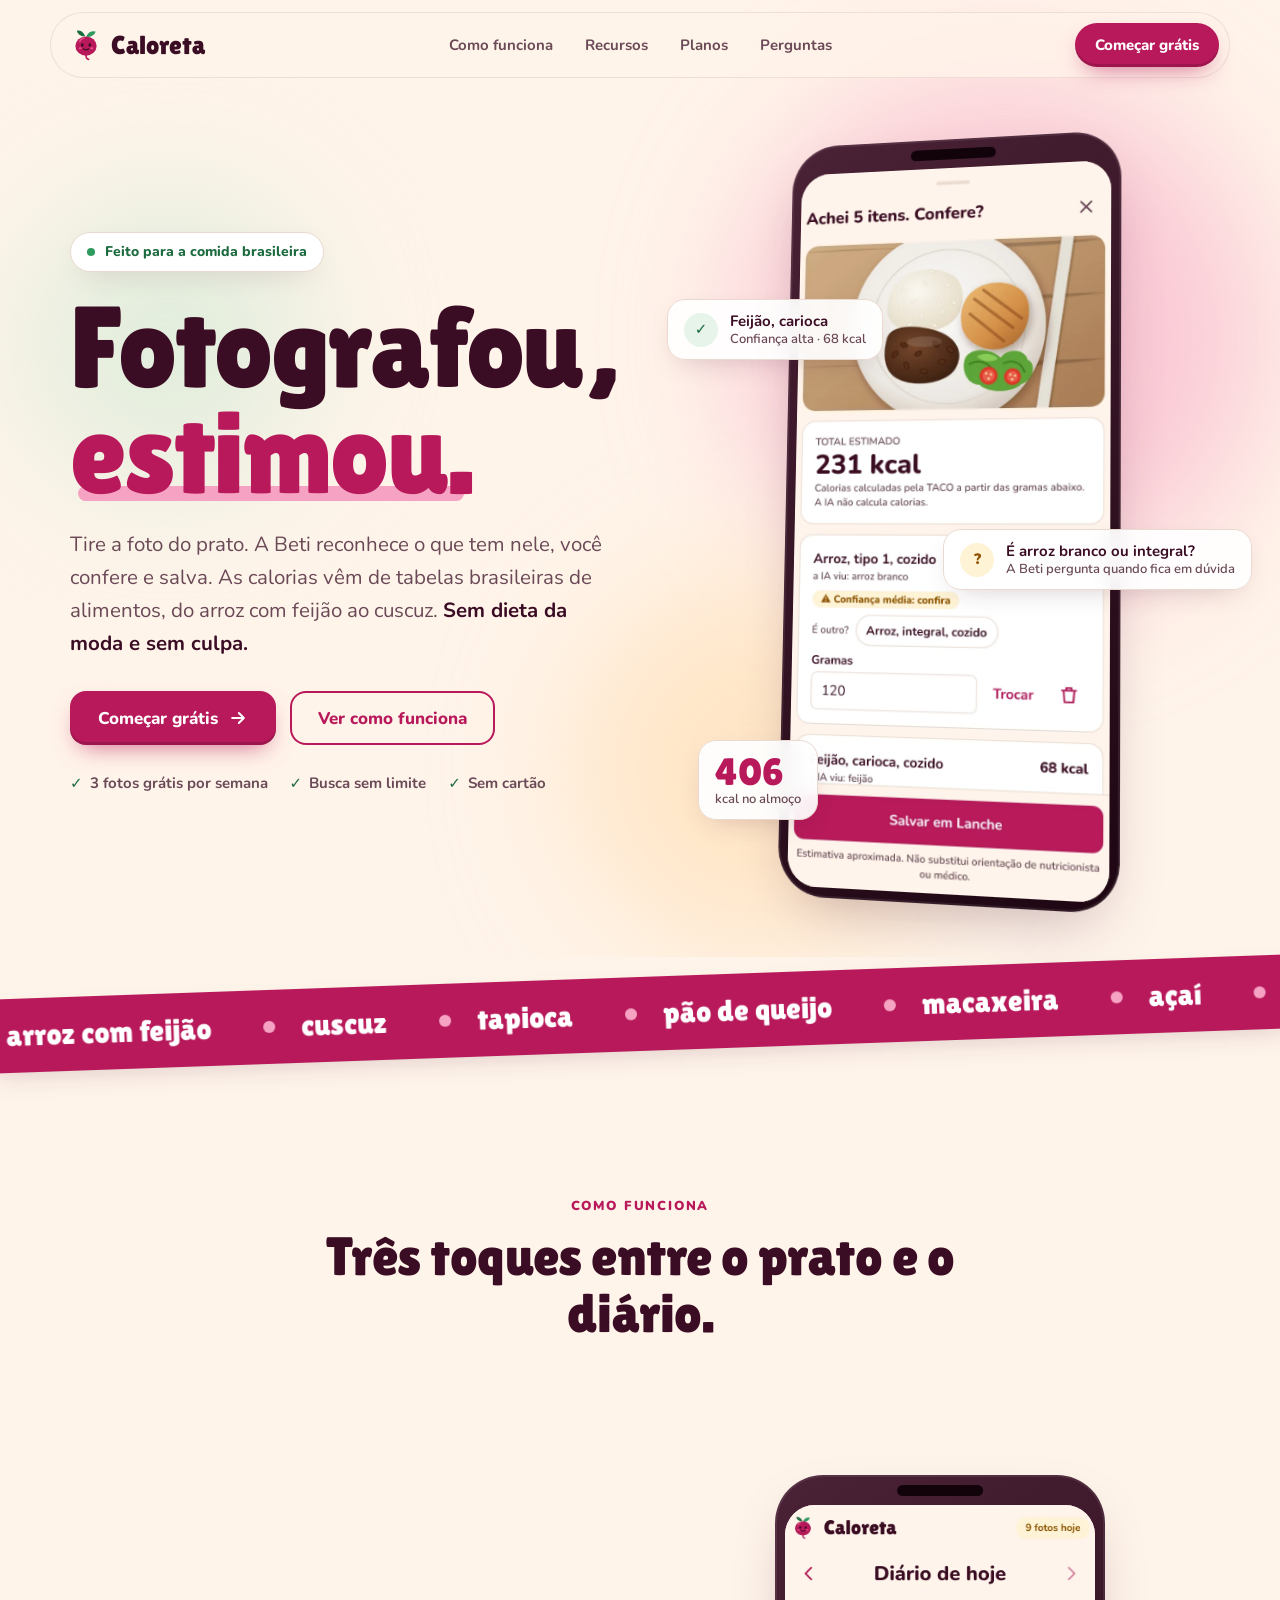
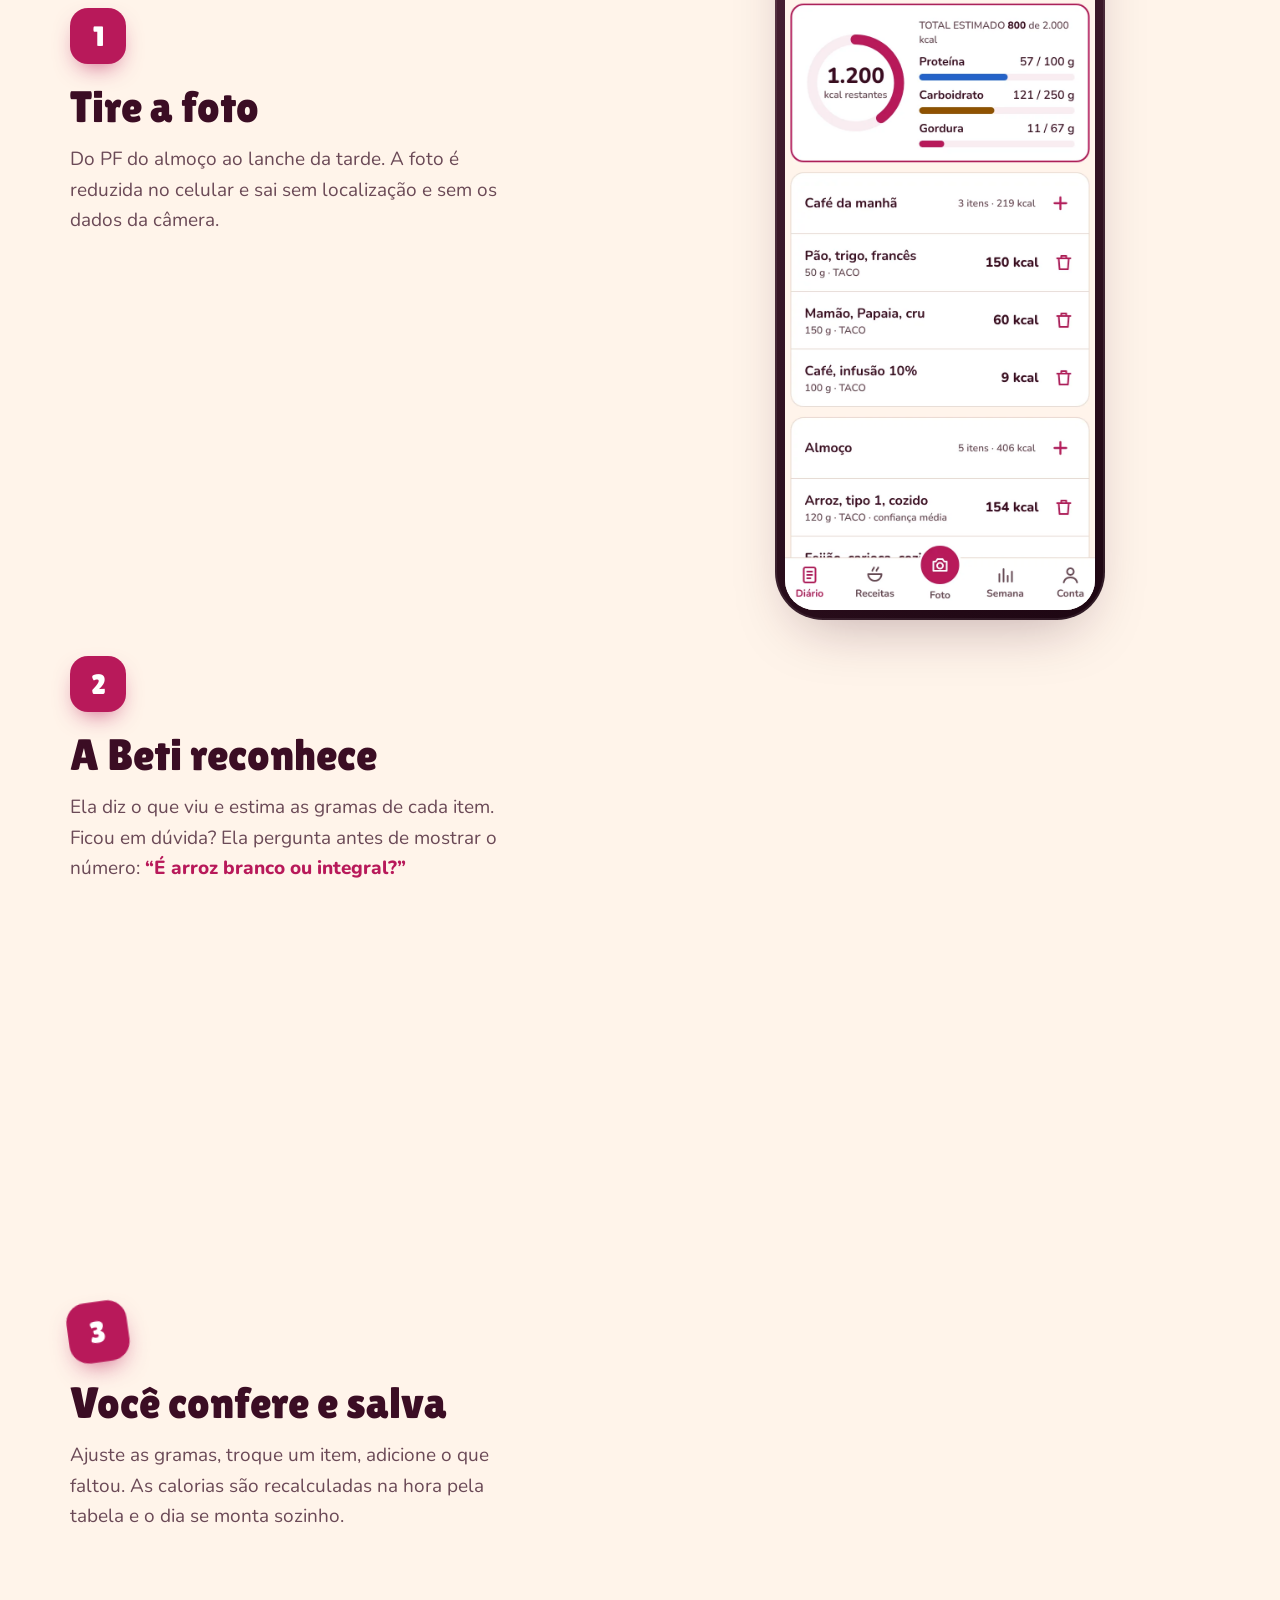
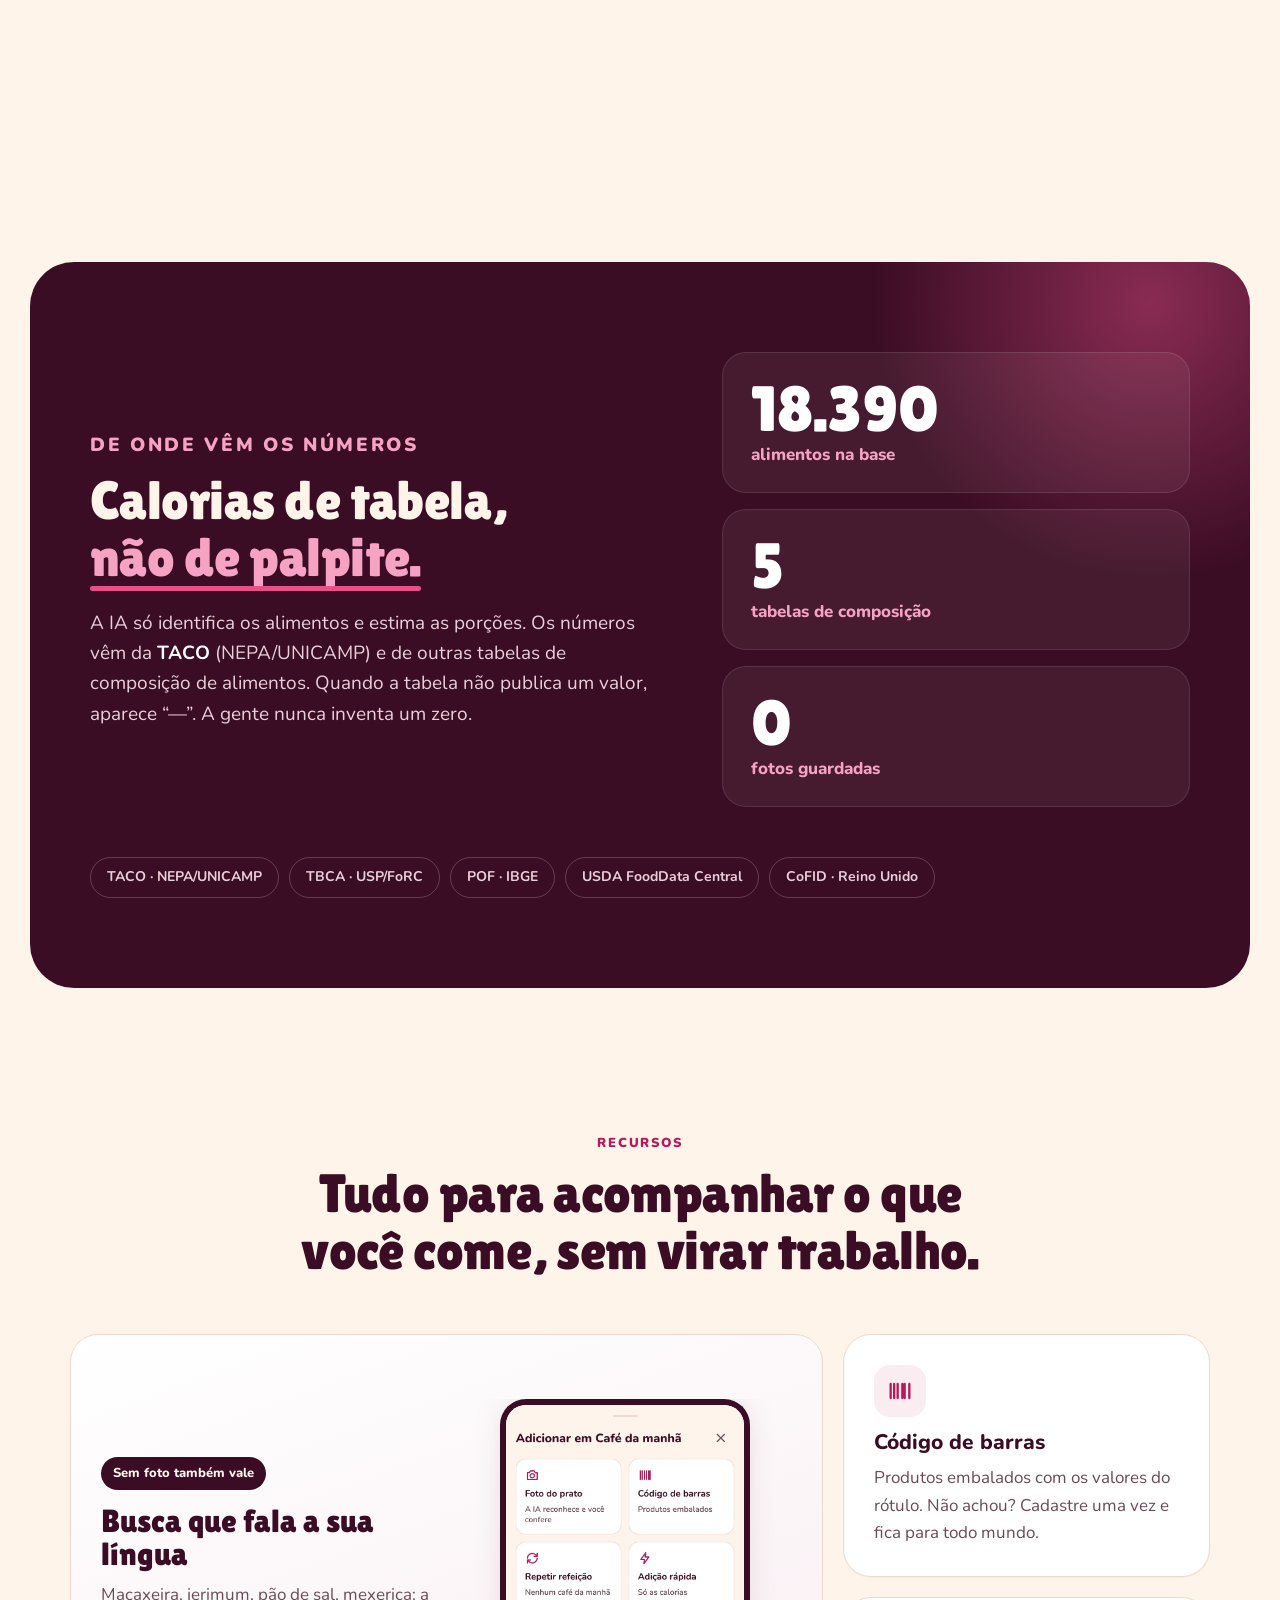
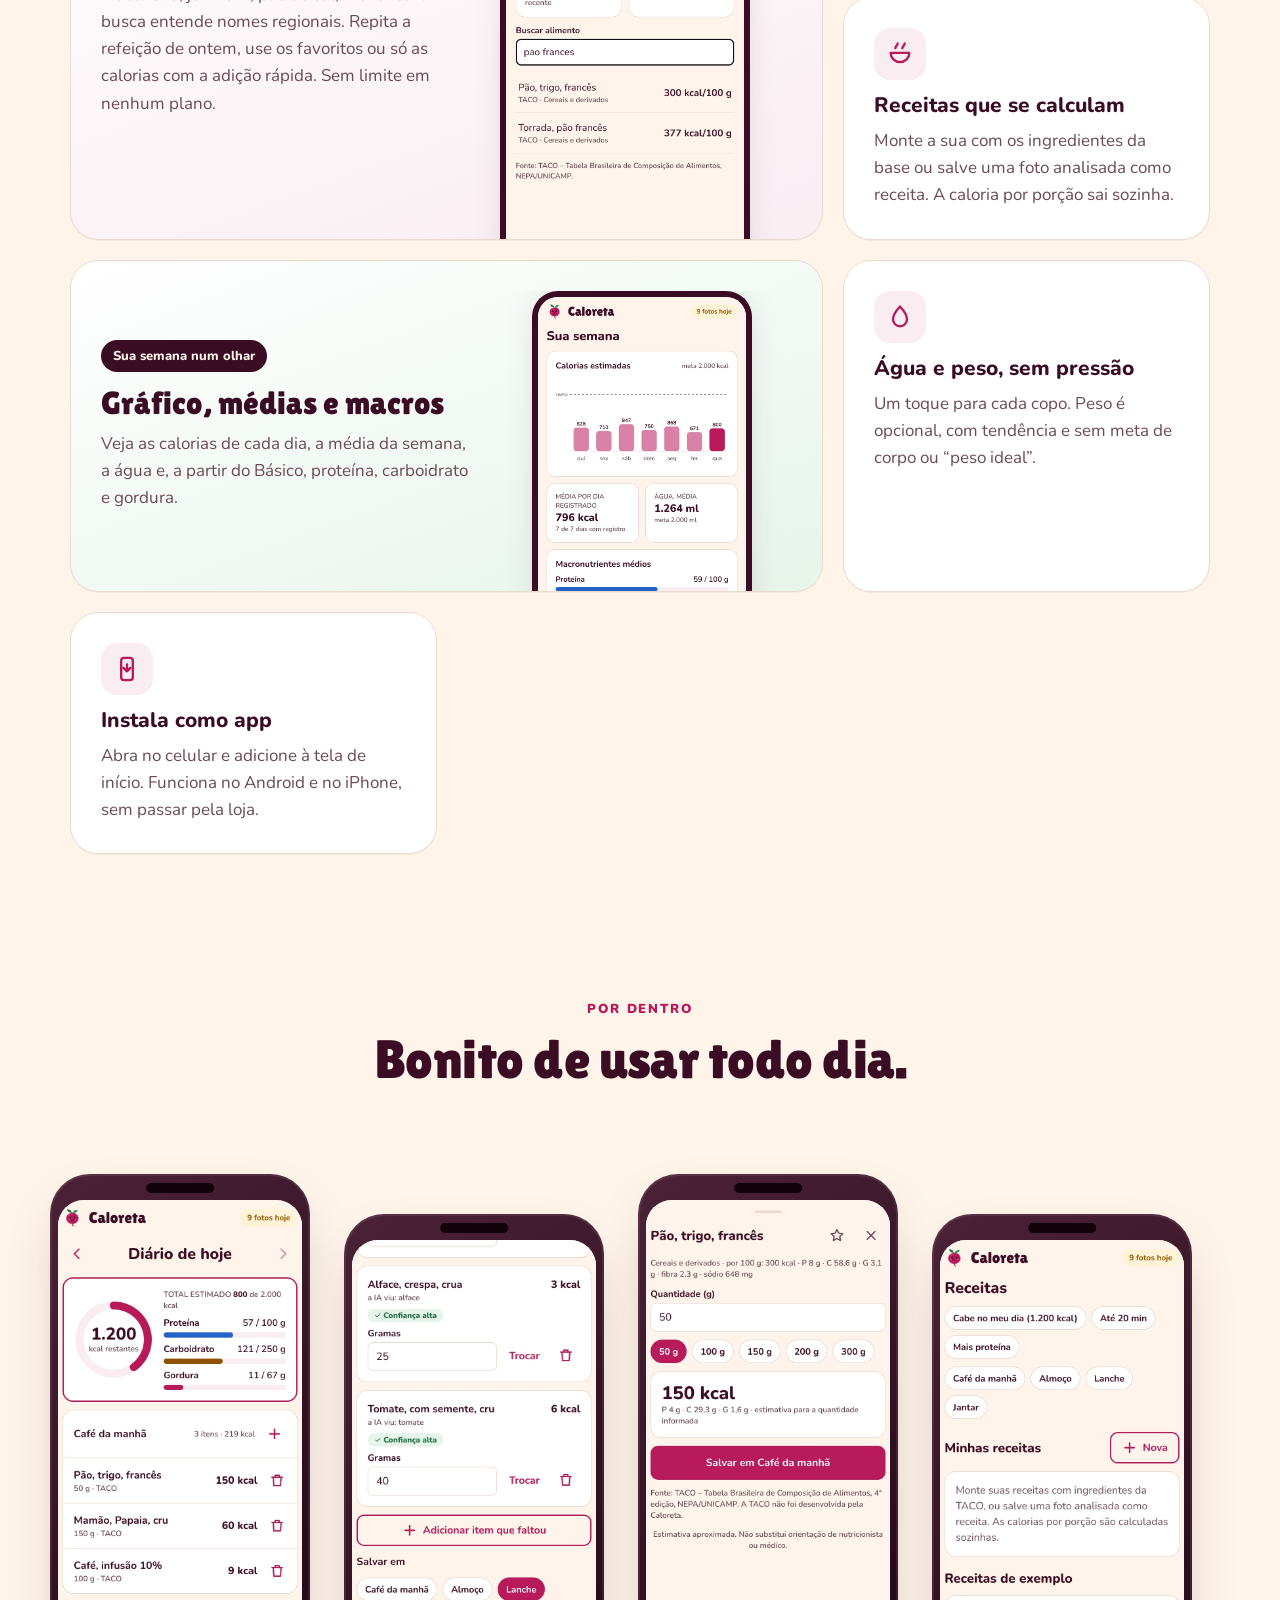
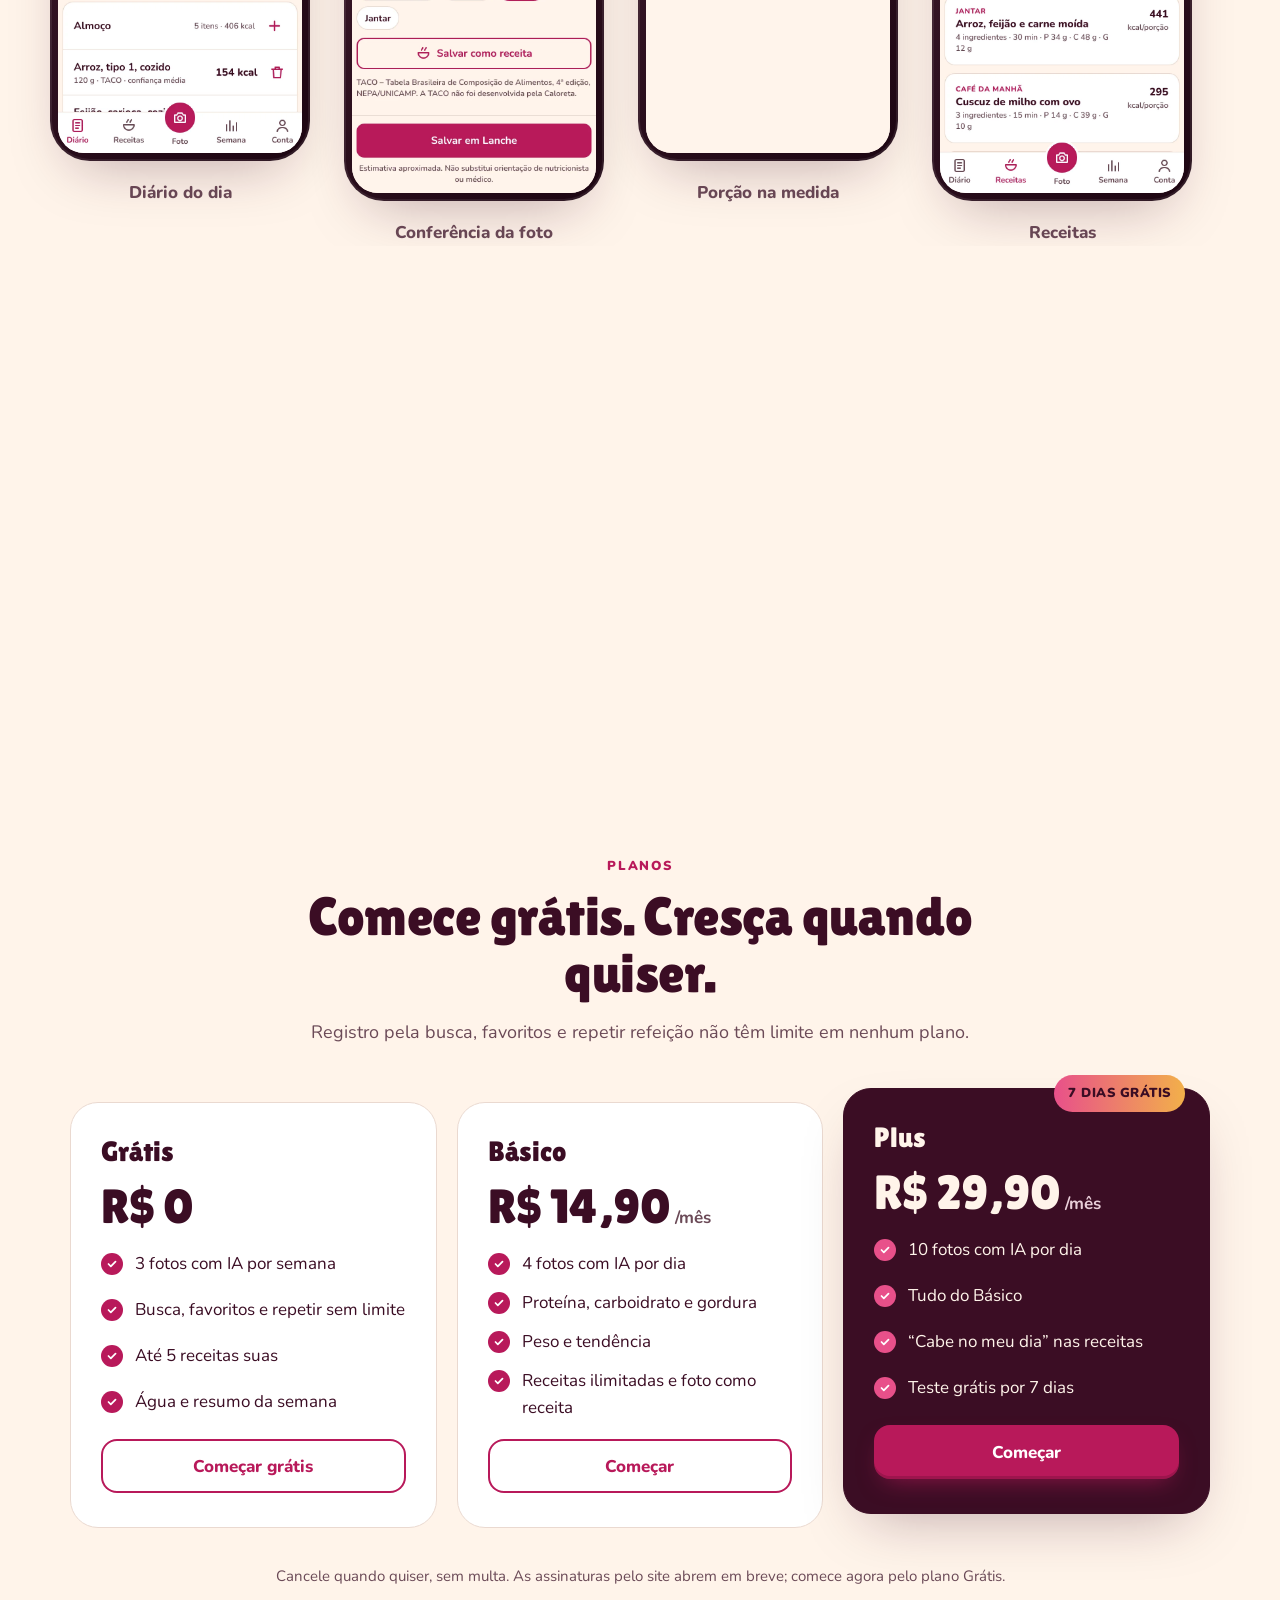
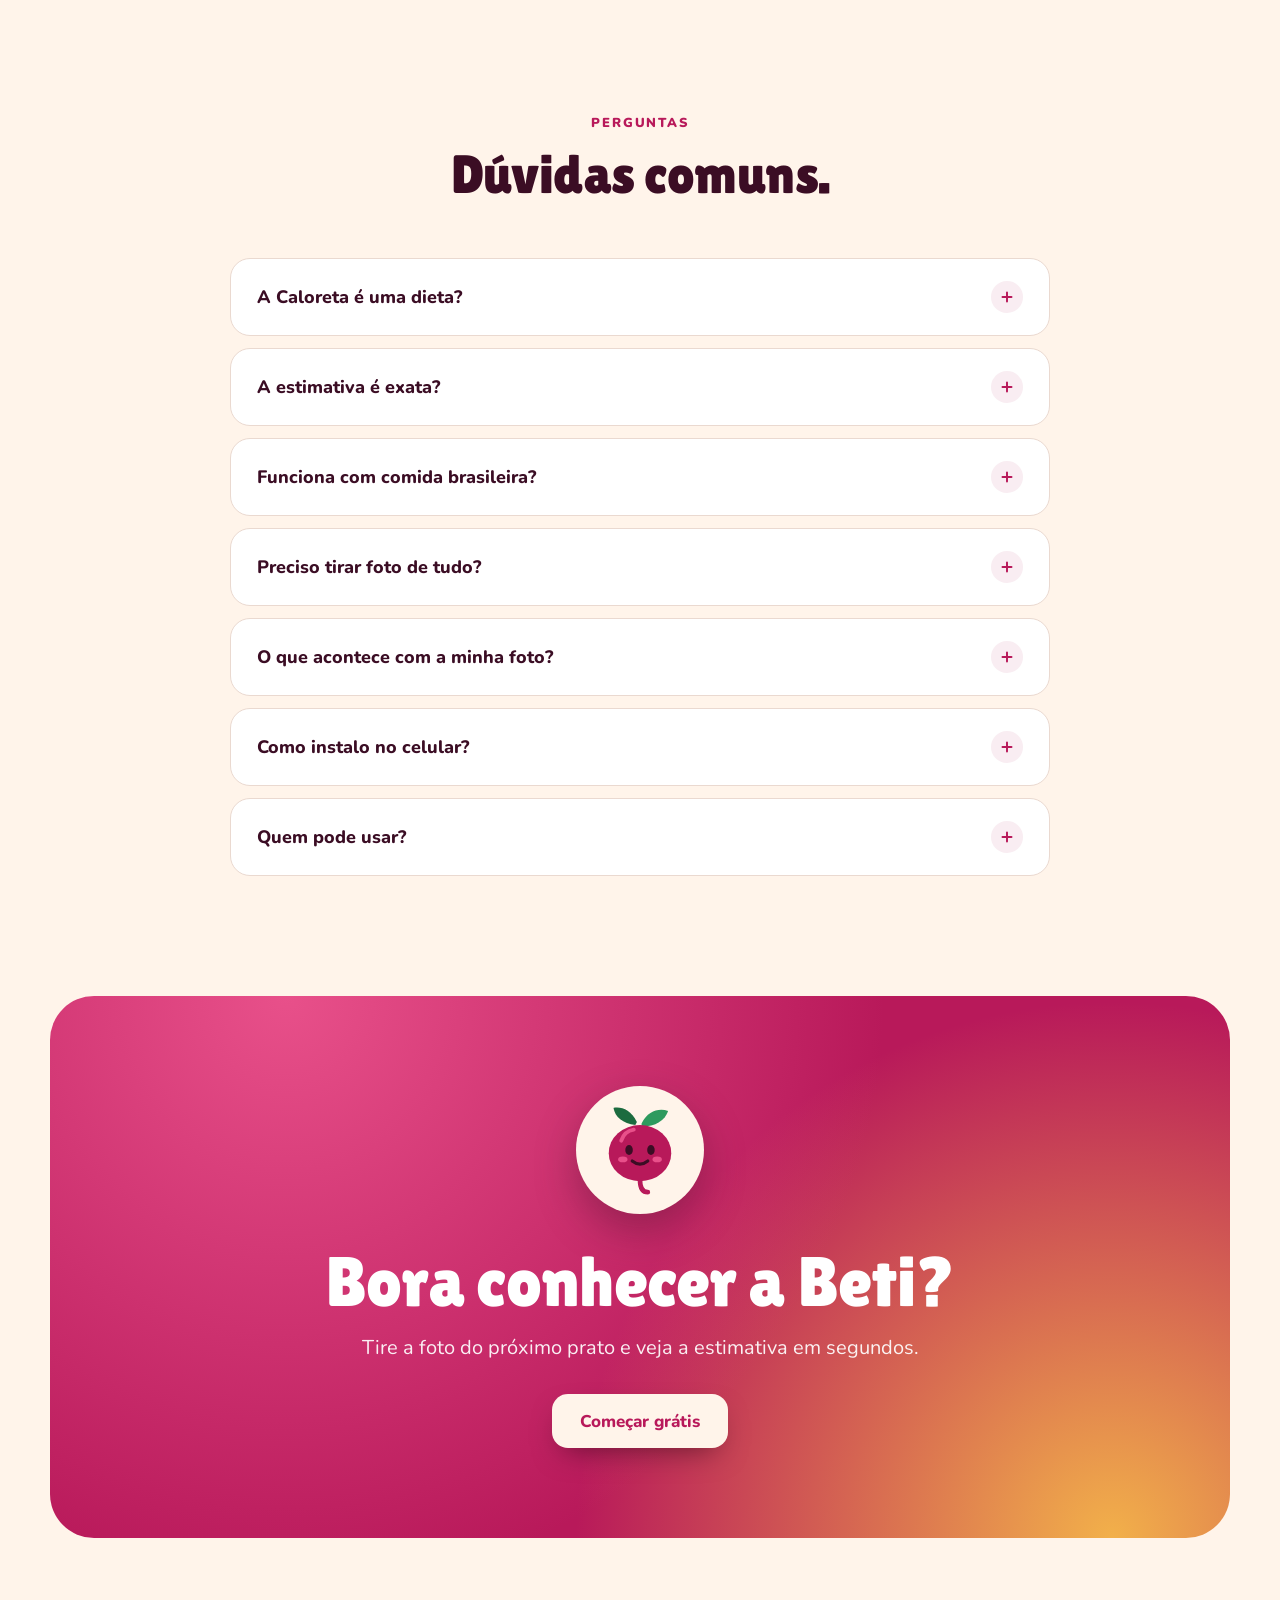
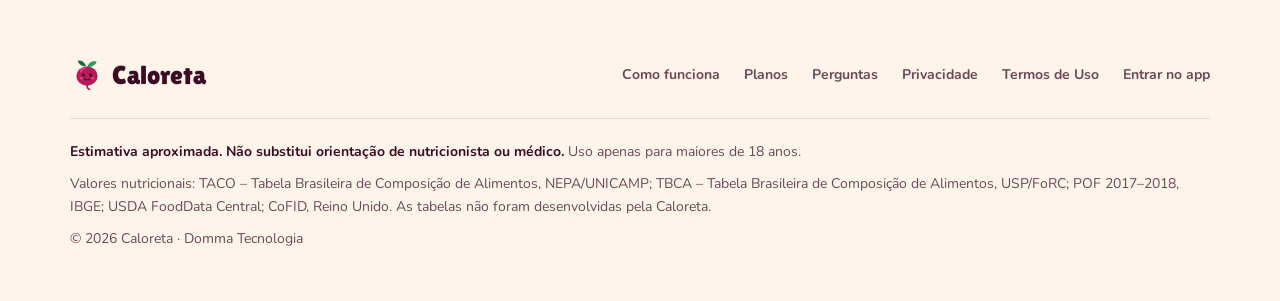
==== commit 994d99c5: "Política de Privacidade e Termos de Uso Co-Authored-By: Claude Opus 5.5 <noreply@anthropic.com> Clau" ====
--- a/index.html
+++ b/index.html
@@ -344,6 +344,8 @@
         <a href="#como-funciona">Como funciona</a>
         <a href="#planos">Planos</a>
         <a href="#perguntas">Perguntas</a>
+        <a href="/privacidade">Privacidade</a>
+        <a href="/termos">Termos de Uso</a>
         <a href="https://app.caloreta.com.br">Entrar no app</a>
       </nav>
     </div>
--- a/estilos.css
+++ b/estilos.css
@@ -379,3 +379,25 @@
   .destaque::after, .riscado::after { transform: scaleX(1); }
   .faixa-trilho { flex-wrap: wrap; width: auto; justify-content: center; }
 }
+
+/* Páginas de texto (Privacidade, Termos) */
+.pagina-texto .topo { position: sticky; top: 12px; transform: none; left: auto; margin: 12px auto 0; }
+.doc { max-width: 780px; margin: 0 auto; padding: 56px 20px 80px; }
+.doc h1 { font: 400 clamp(40px, 6vw, 64px)/1.02 'Lilita One', sans-serif; margin: 10px 0 10px; }
+.doc-data { color: var(--texto2); font-weight: 700; font-size: 15px; }
+.doc h2 { font: 400 28px/1.15 'Lilita One', sans-serif; margin: 0 0 14px; }
+.doc h3 { font-size: 18px; font-weight: 800; margin: 22px 0 8px; }
+.doc section { padding: 34px 0 6px; border-top: 1px solid var(--borda); margin-top: 34px; scroll-margin-top: 100px; }
+.doc p, .doc li { color: #4d2a3a; }
+.doc p + p { margin-top: 12px; }
+.doc ul, .doc ol { padding-left: 22px; margin: 10px 0 0; display: grid; gap: 8px; }
+.doc a { color: var(--rosa); font-weight: 700; }
+.doc b { color: var(--vinho); }
+.resumo { display: grid; grid-template-columns: repeat(3, 1fr); gap: 12px; margin: 30px 0 10px; }
+.resumo div { padding: 18px; border-radius: 18px; background: var(--folha-fundo); border: 1px solid #cfe7d7; display: grid; gap: 4px; }
+.resumo b { color: var(--folha); }
+.resumo span { color: var(--texto2); font-size: 15px; line-height: 1.45; }
+.indice { display: flex; flex-wrap: wrap; gap: 8px; margin-top: 26px; }
+.indice a { text-decoration: none; padding: 6px 12px; border-radius: 99px; background: var(--branco); border: 1px solid var(--borda); font-weight: 700; font-size: 14px; color: var(--texto2); }
+.indice a:hover { color: var(--rosa); border-color: var(--rosa-pastel); }
+@media (max-width: 640px) { .resumo { grid-template-columns: 1fr; } .doc { padding-top: 36px; } }
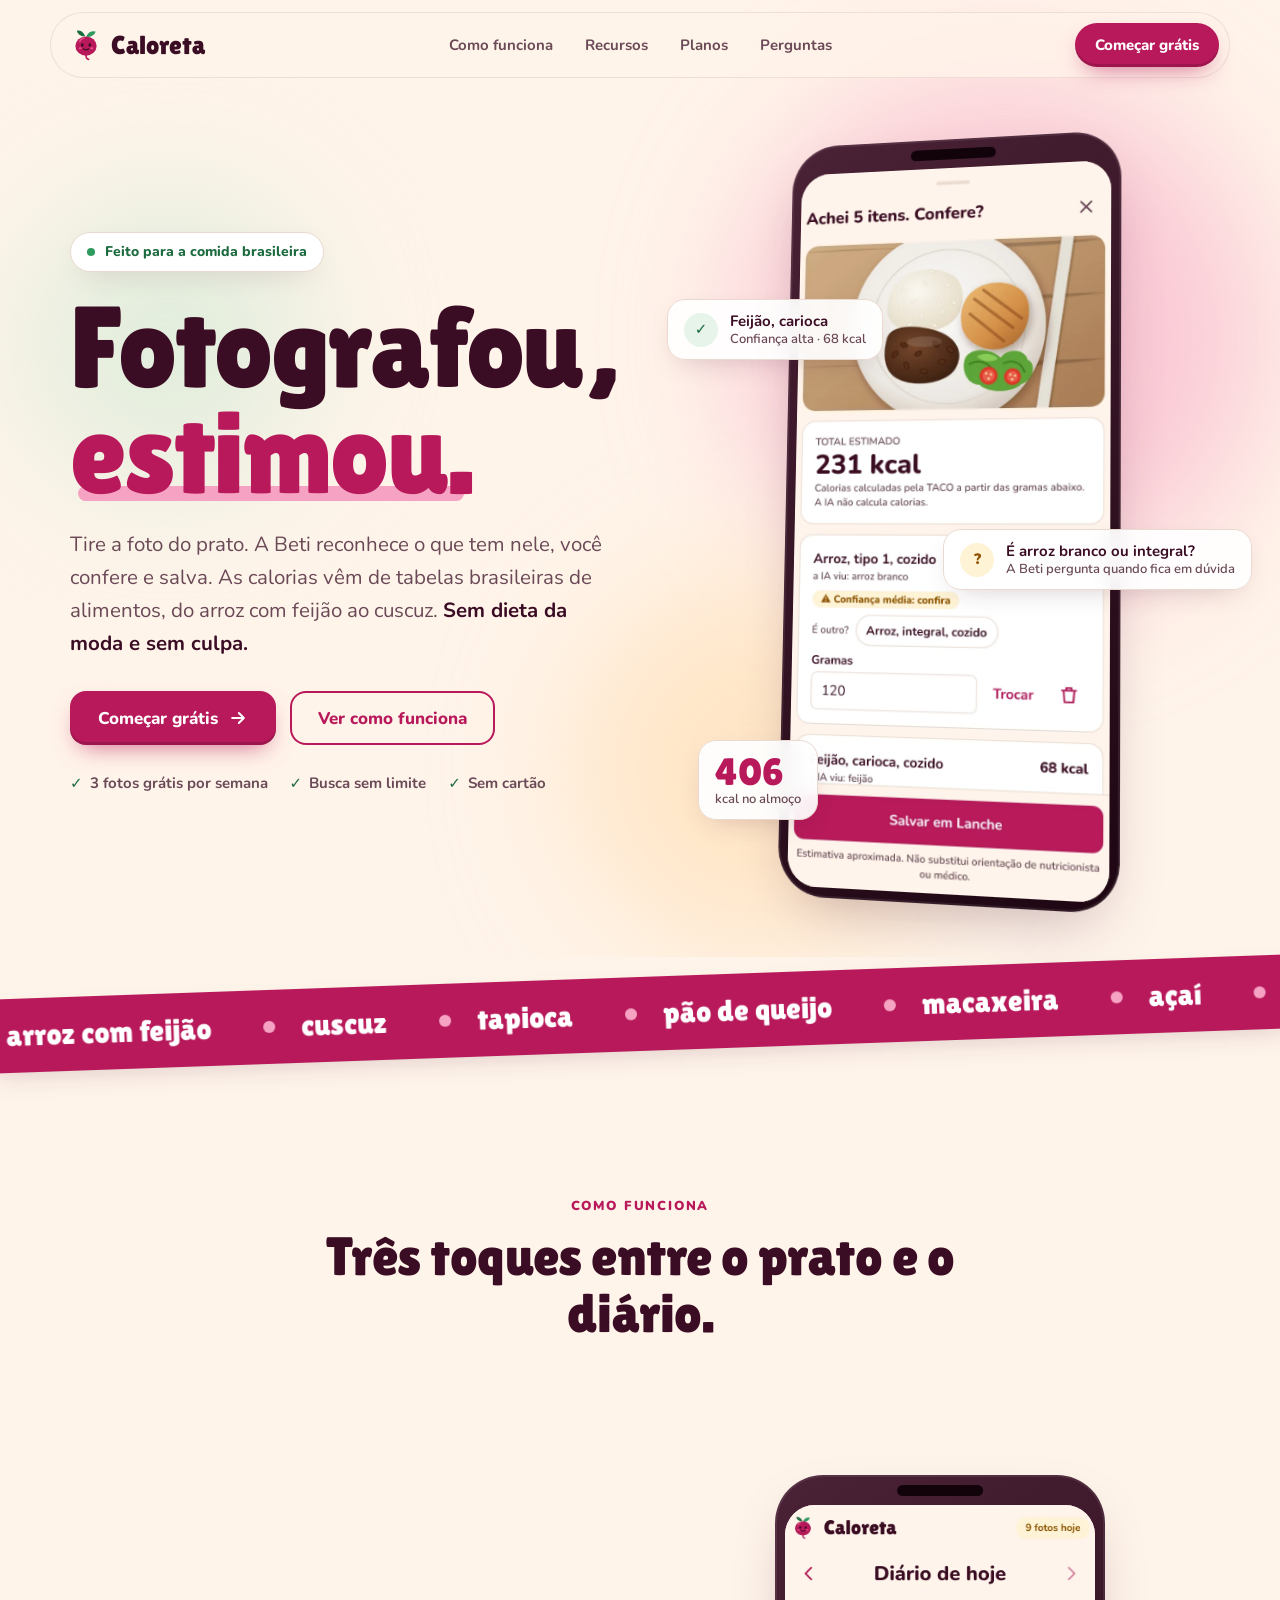
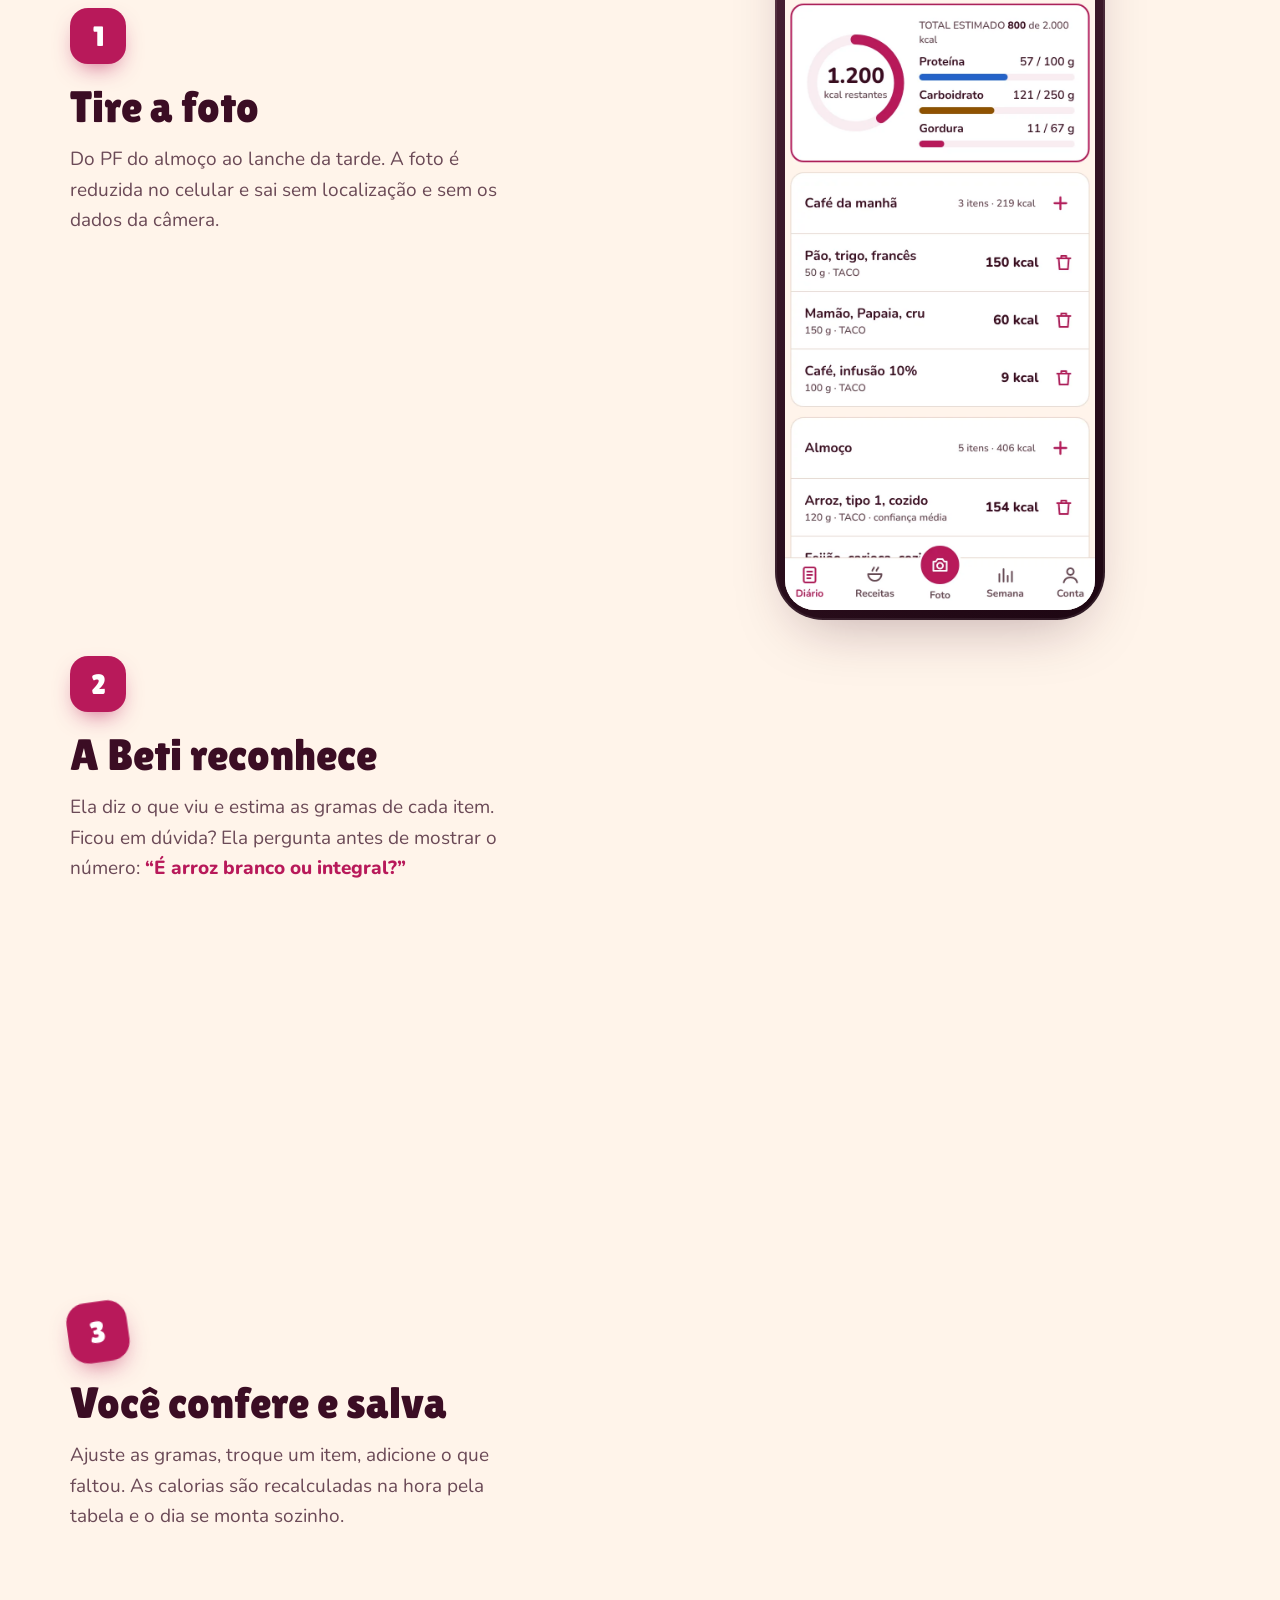
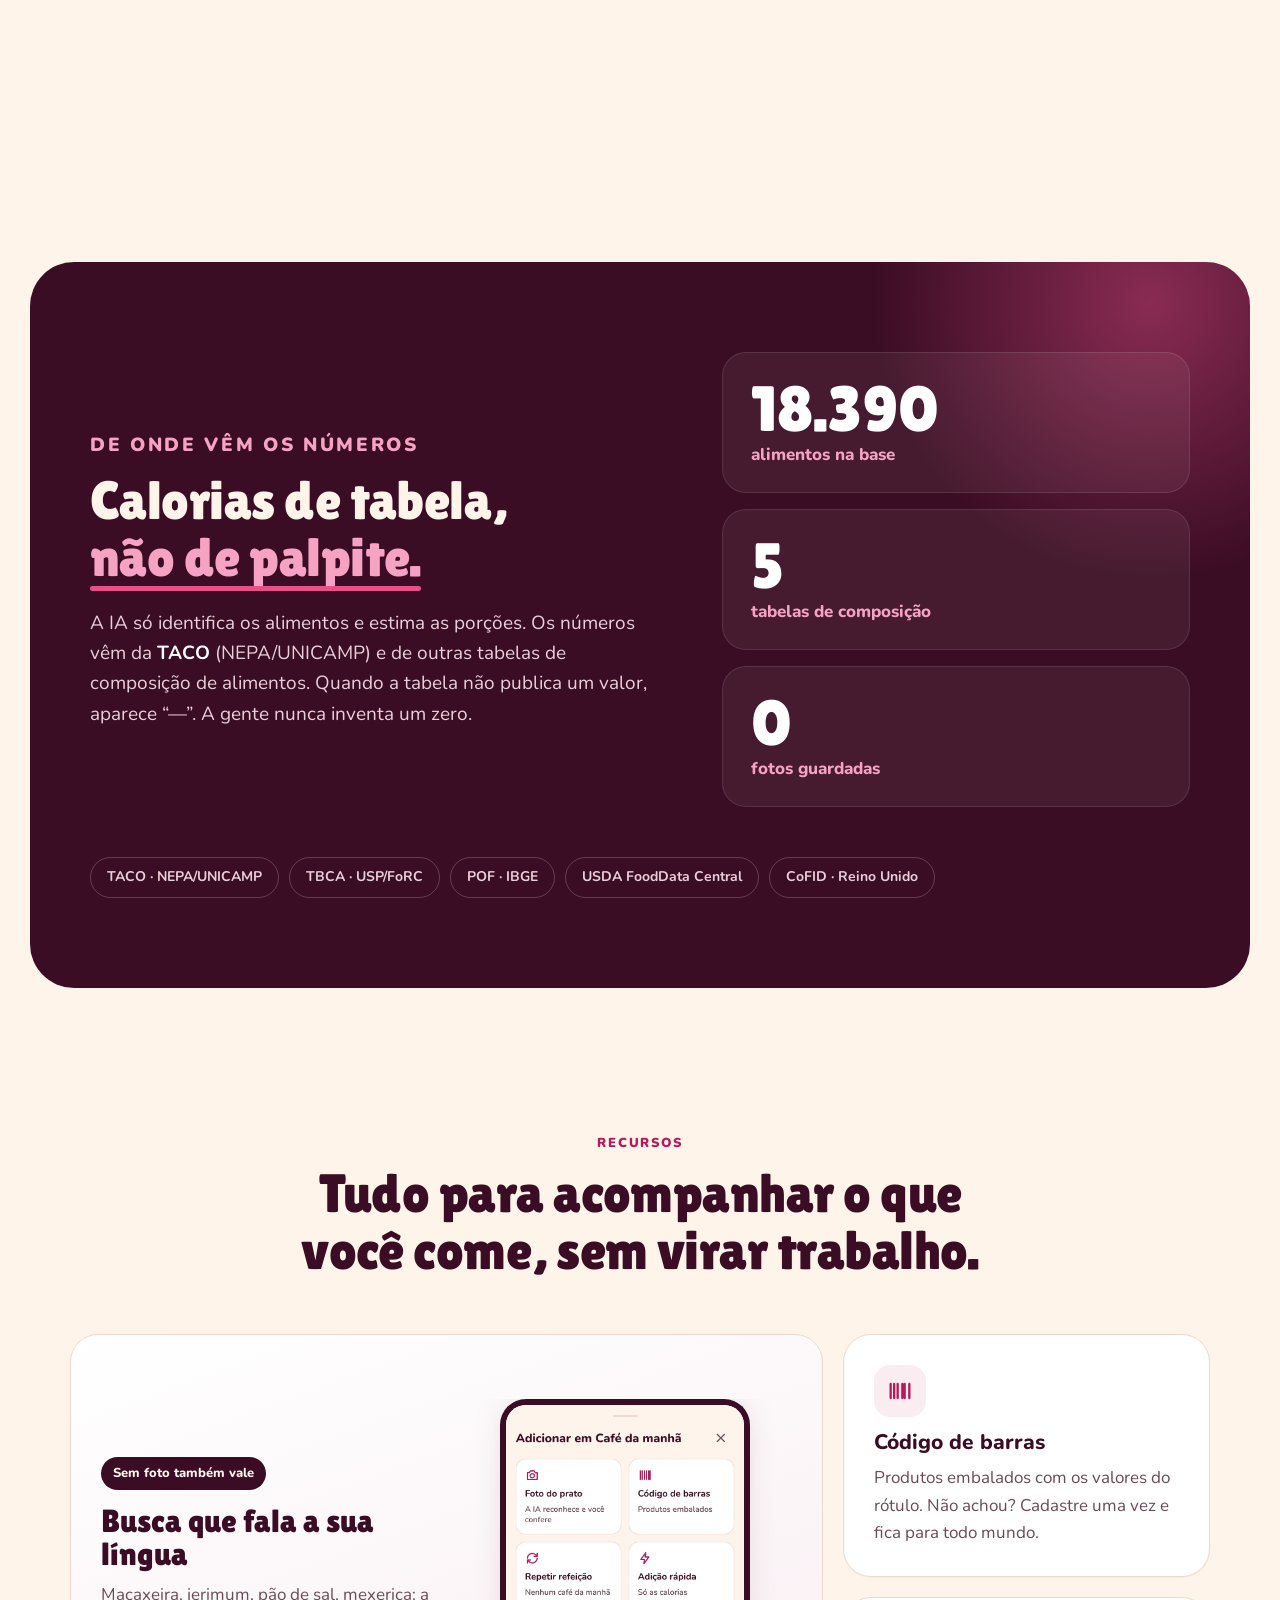
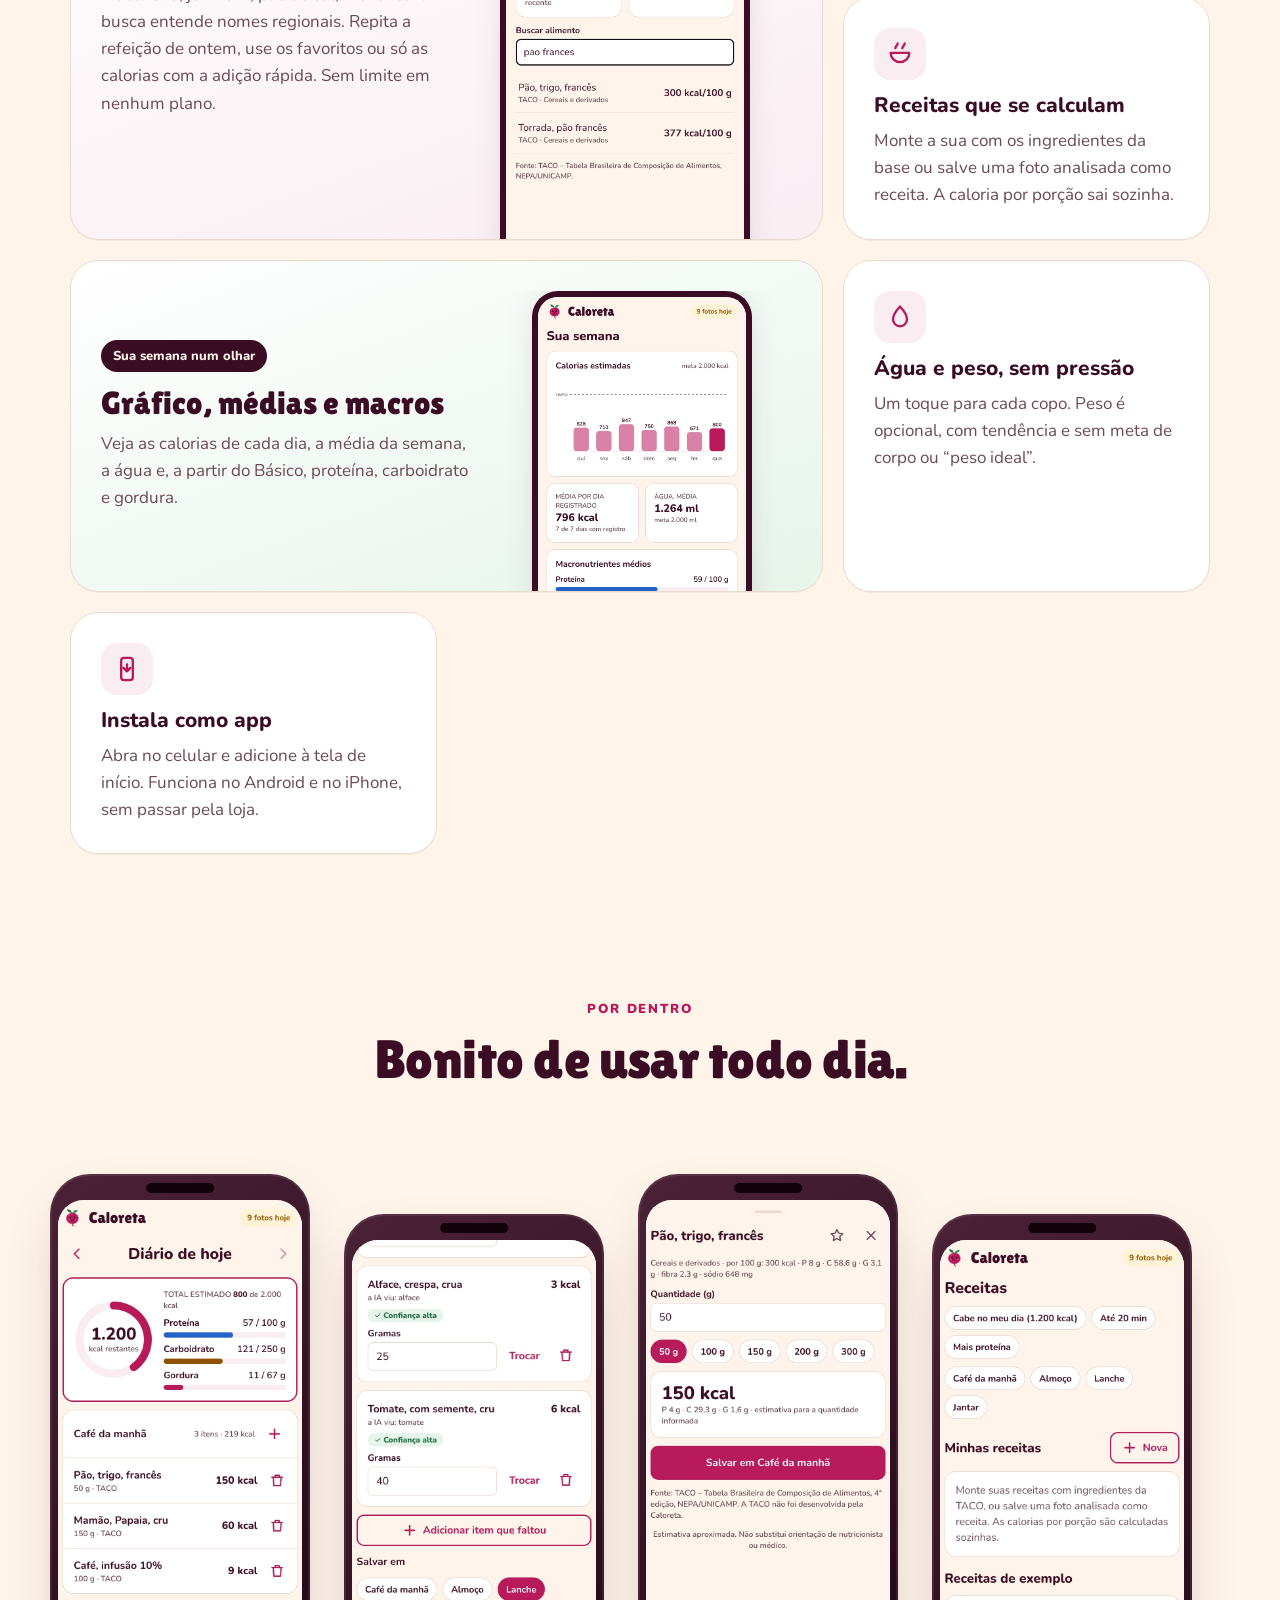
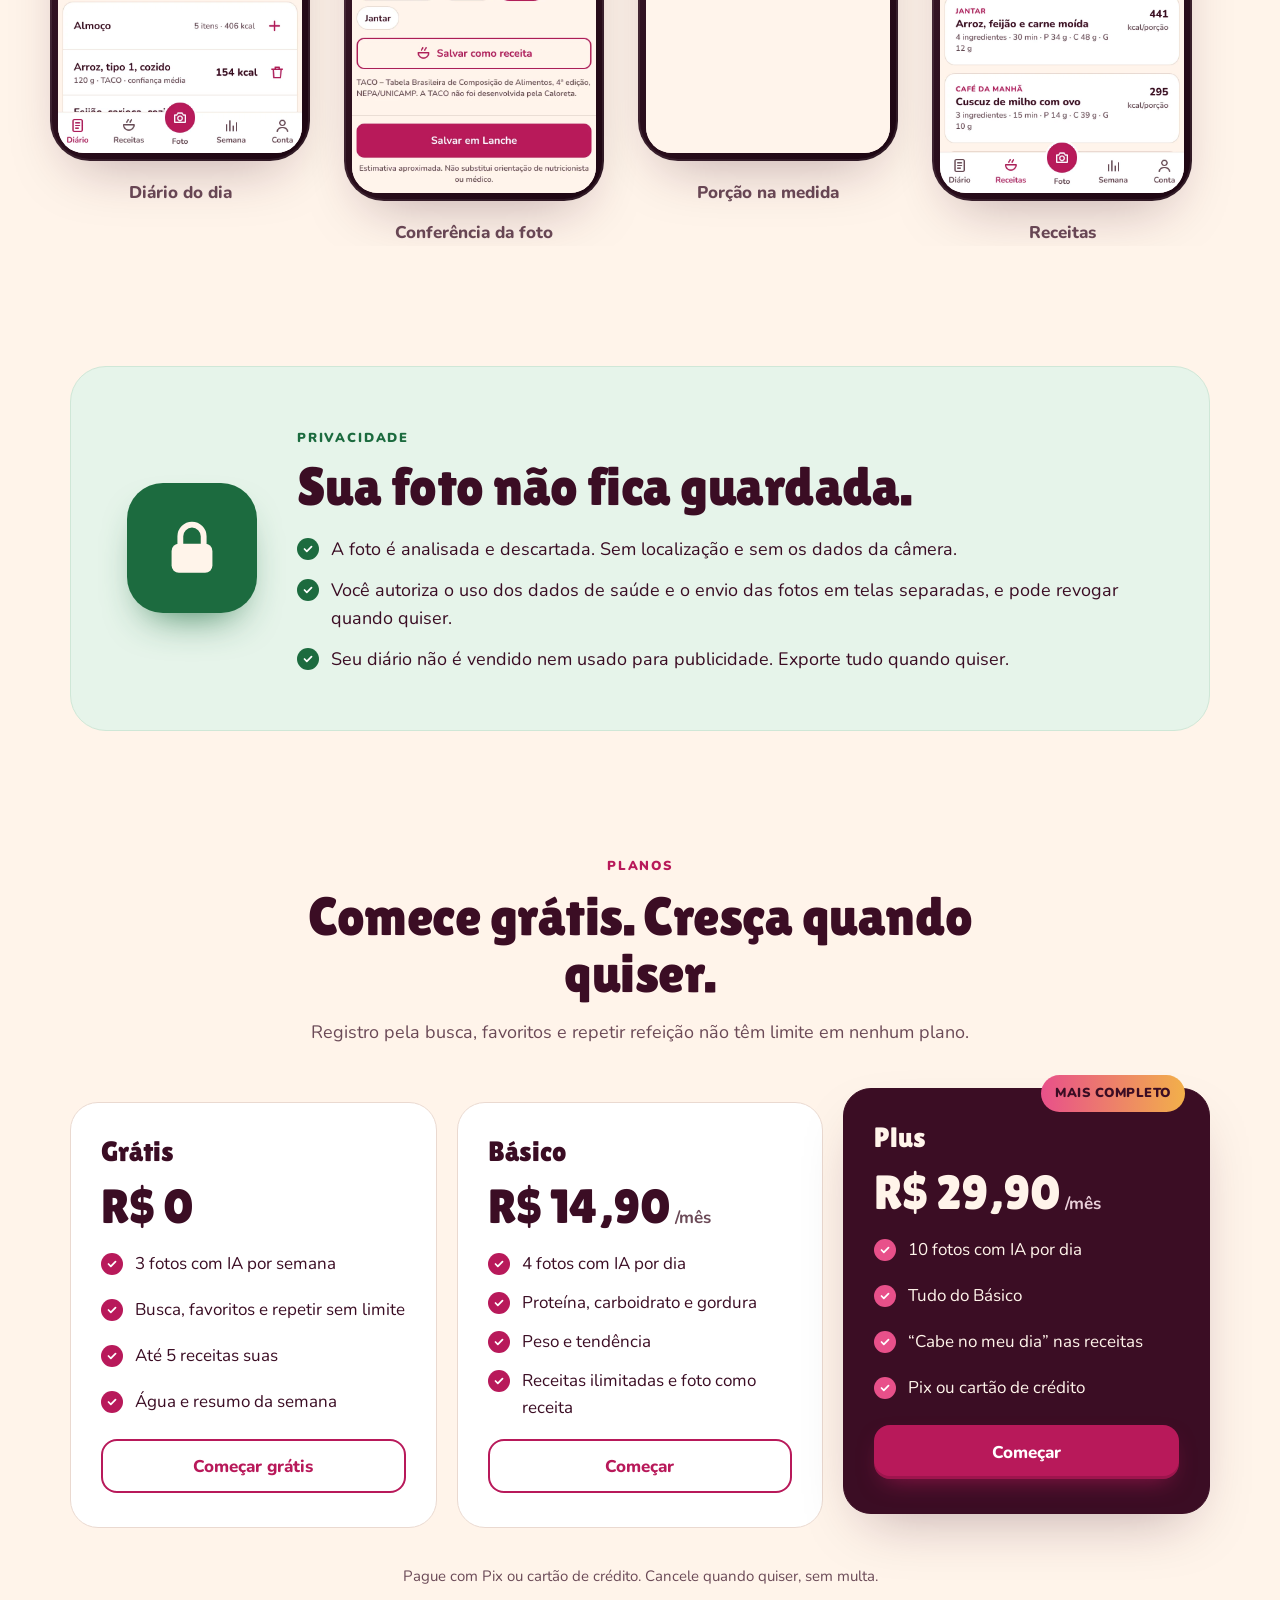
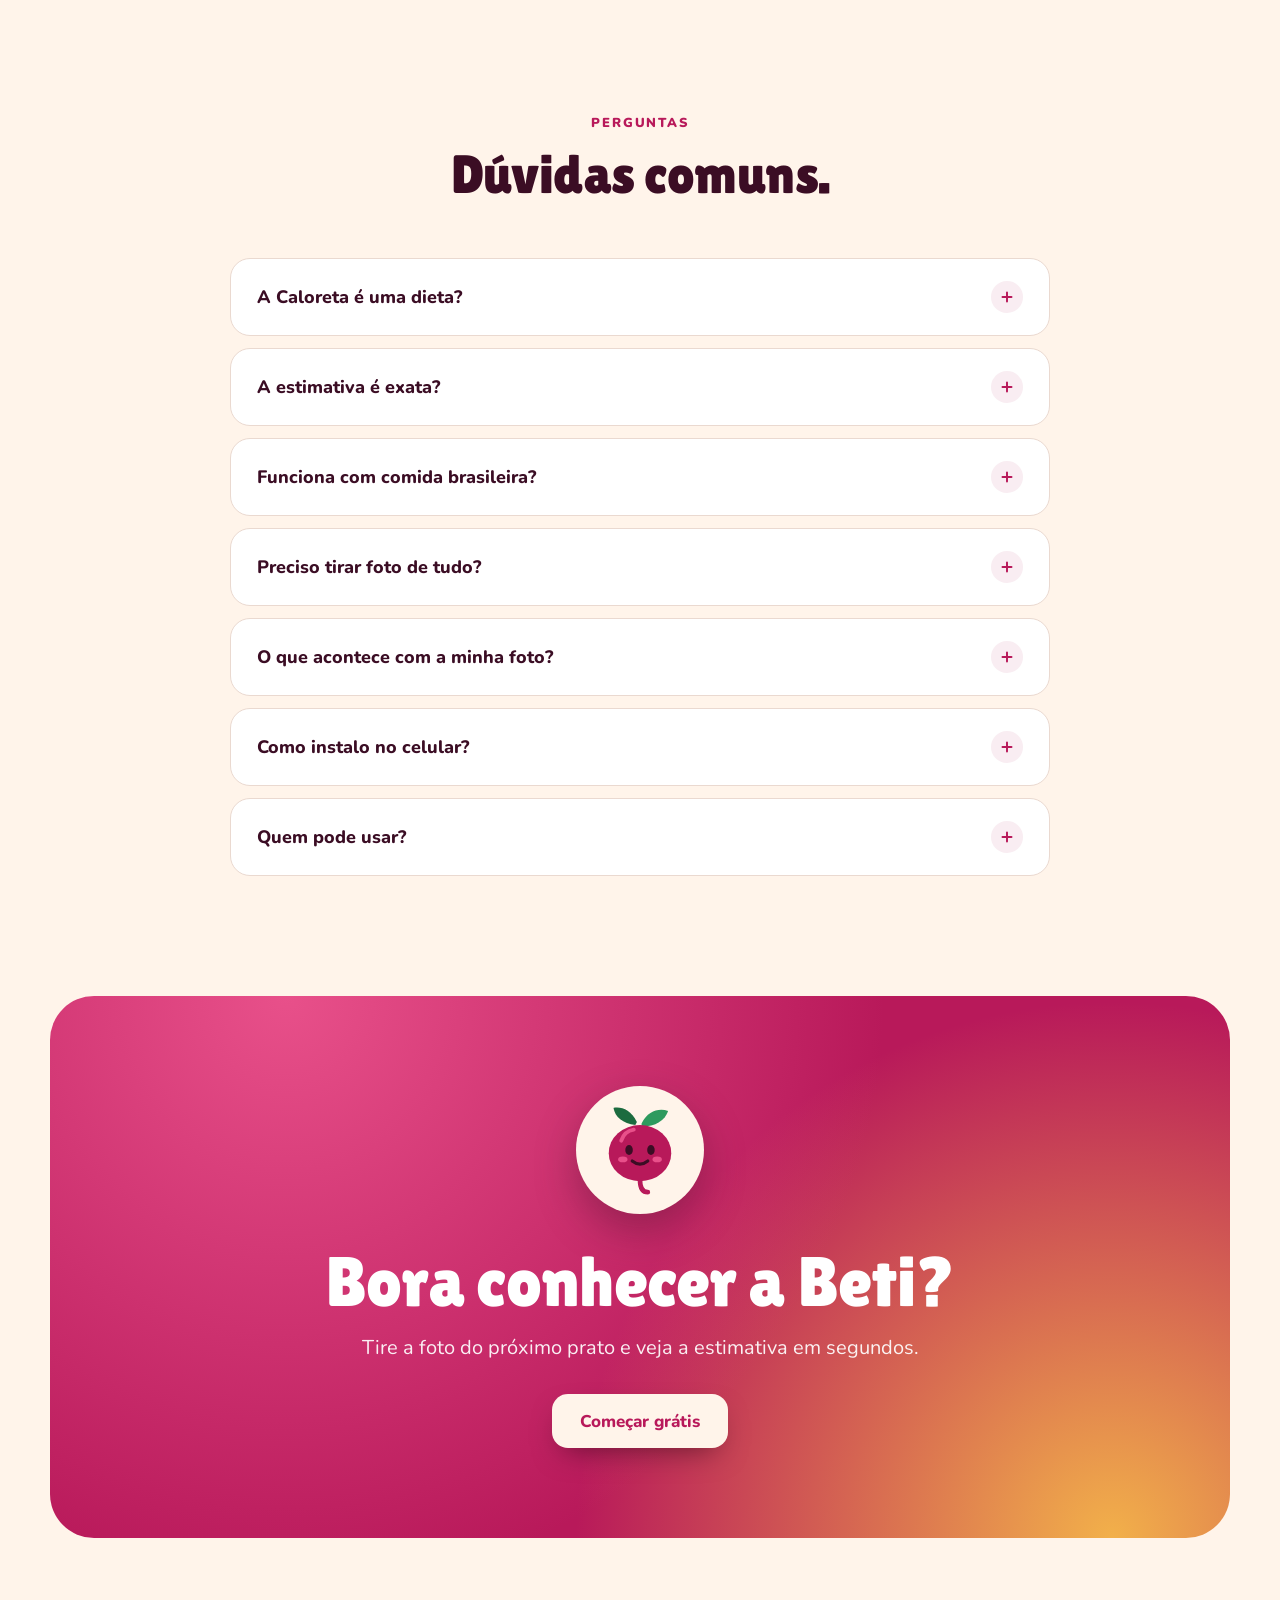
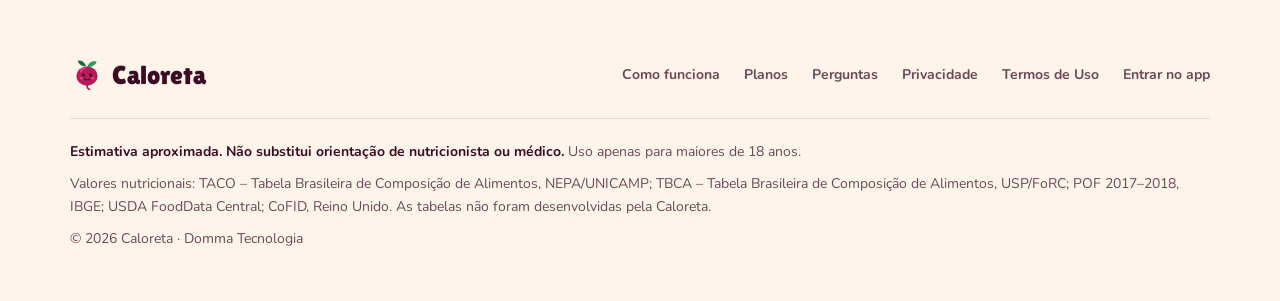
==== commit 2f89a599: "Planos: sem teste grátis na web; Pix ou cartão Co-Authored-By: Claude Opus 5.5 <noreply@anthropic.co" ====
--- a/index.html
+++ b/index.html
@@ -294,19 +294,19 @@
           <a class="botao botao-contorno" href="https://app.caloreta.com.br" data-cta="plano-basico">Começar</a>
         </article>
         <article class="plano plano-destaque revelar" style="--atraso:.16s">
-          <span class="fita">7 dias grátis</span>
+          <span class="fita">Mais completo</span>
           <h3>Plus</h3>
           <p class="preco"><b>R$ 29,90</b><span>/mês</span></p>
           <ul class="lista-check">
             <li>10 fotos com IA por dia</li>
             <li>Tudo do Básico</li>
             <li>“Cabe no meu dia” nas receitas</li>
-            <li>Teste grátis por 7 dias</li>
+            <li>Pix ou cartão de crédito</li>
           </ul>
           <a class="botao" href="https://app.caloreta.com.br" data-cta="plano-plus">Começar</a>
         </article>
       </div>
-      <p class="nota-planos revelar">Cancele quando quiser, sem multa. As assinaturas pelo site abrem em breve; comece agora pelo plano Grátis.</p>
+      <p class="nota-planos revelar">Pague com Pix ou cartão de crédito. Cancele quando quiser, sem multa.</p>
     </section>
 
     <!-- PERGUNTAS -->
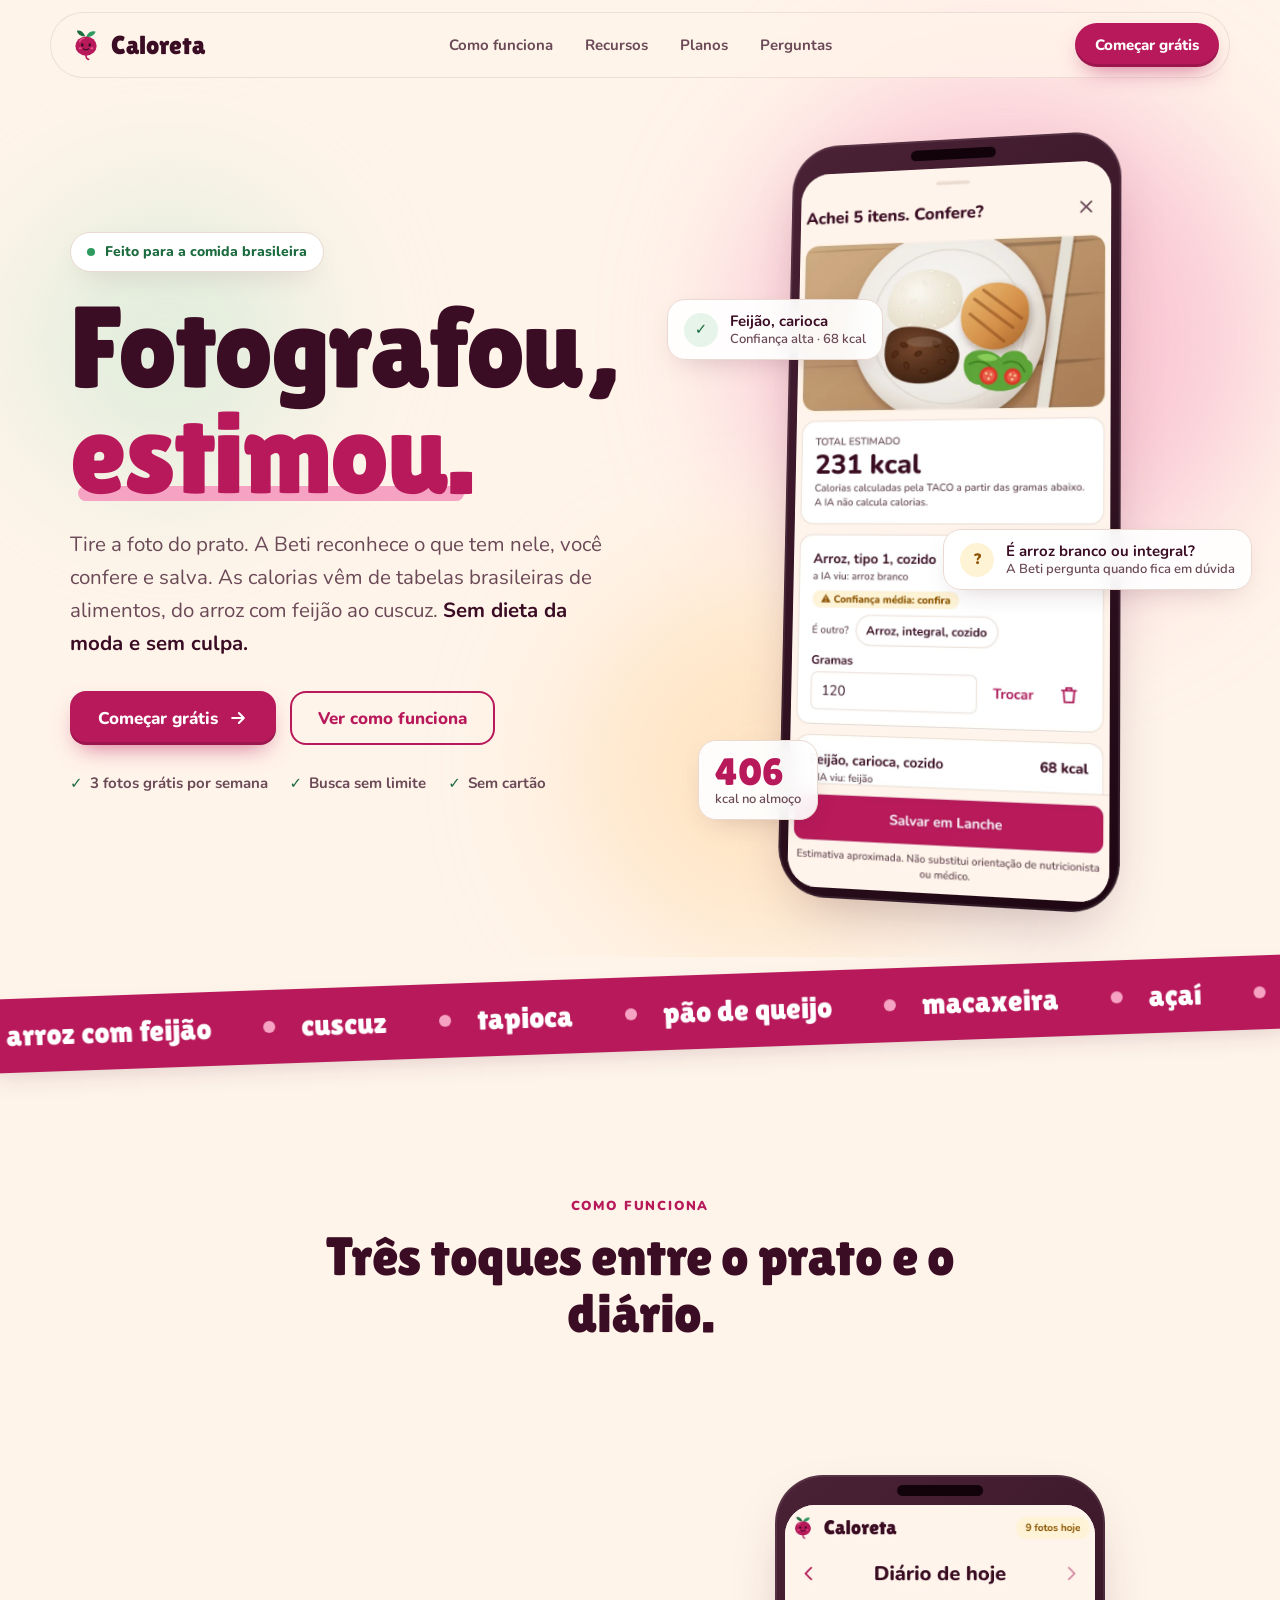
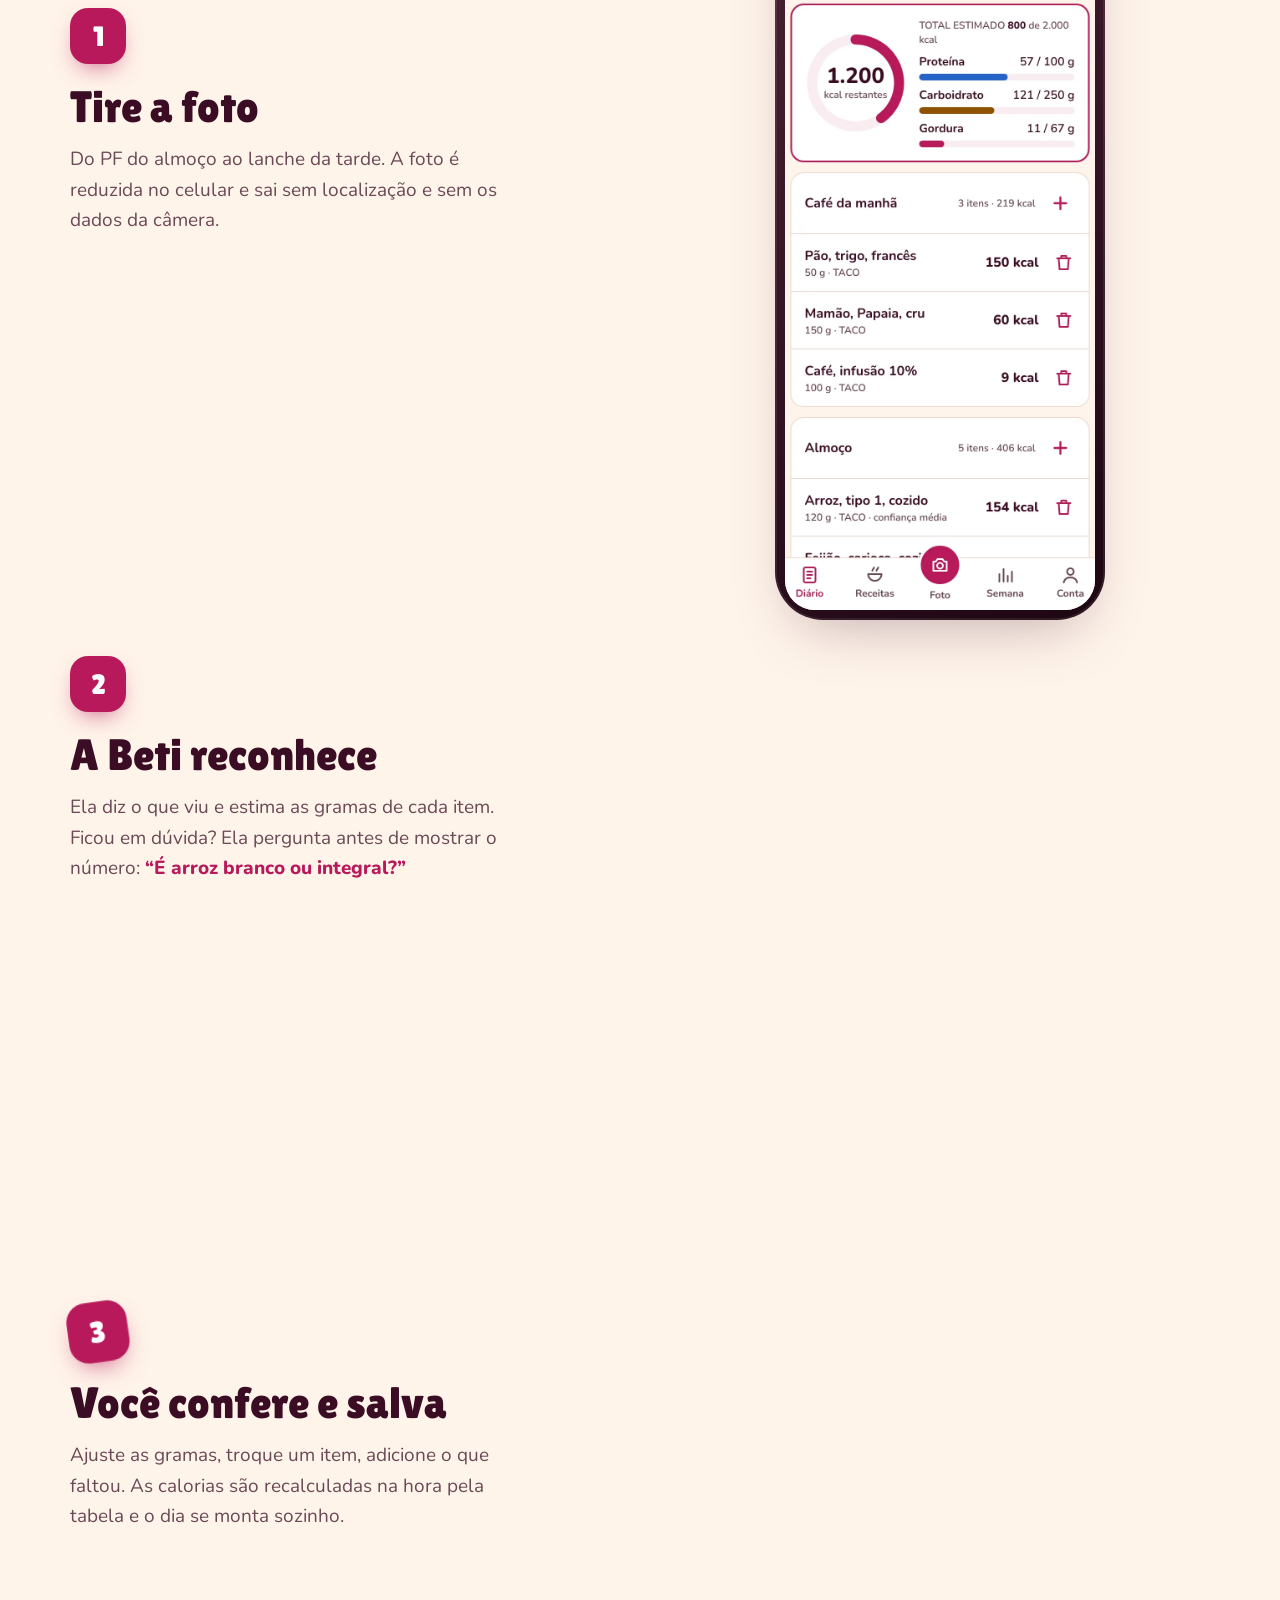
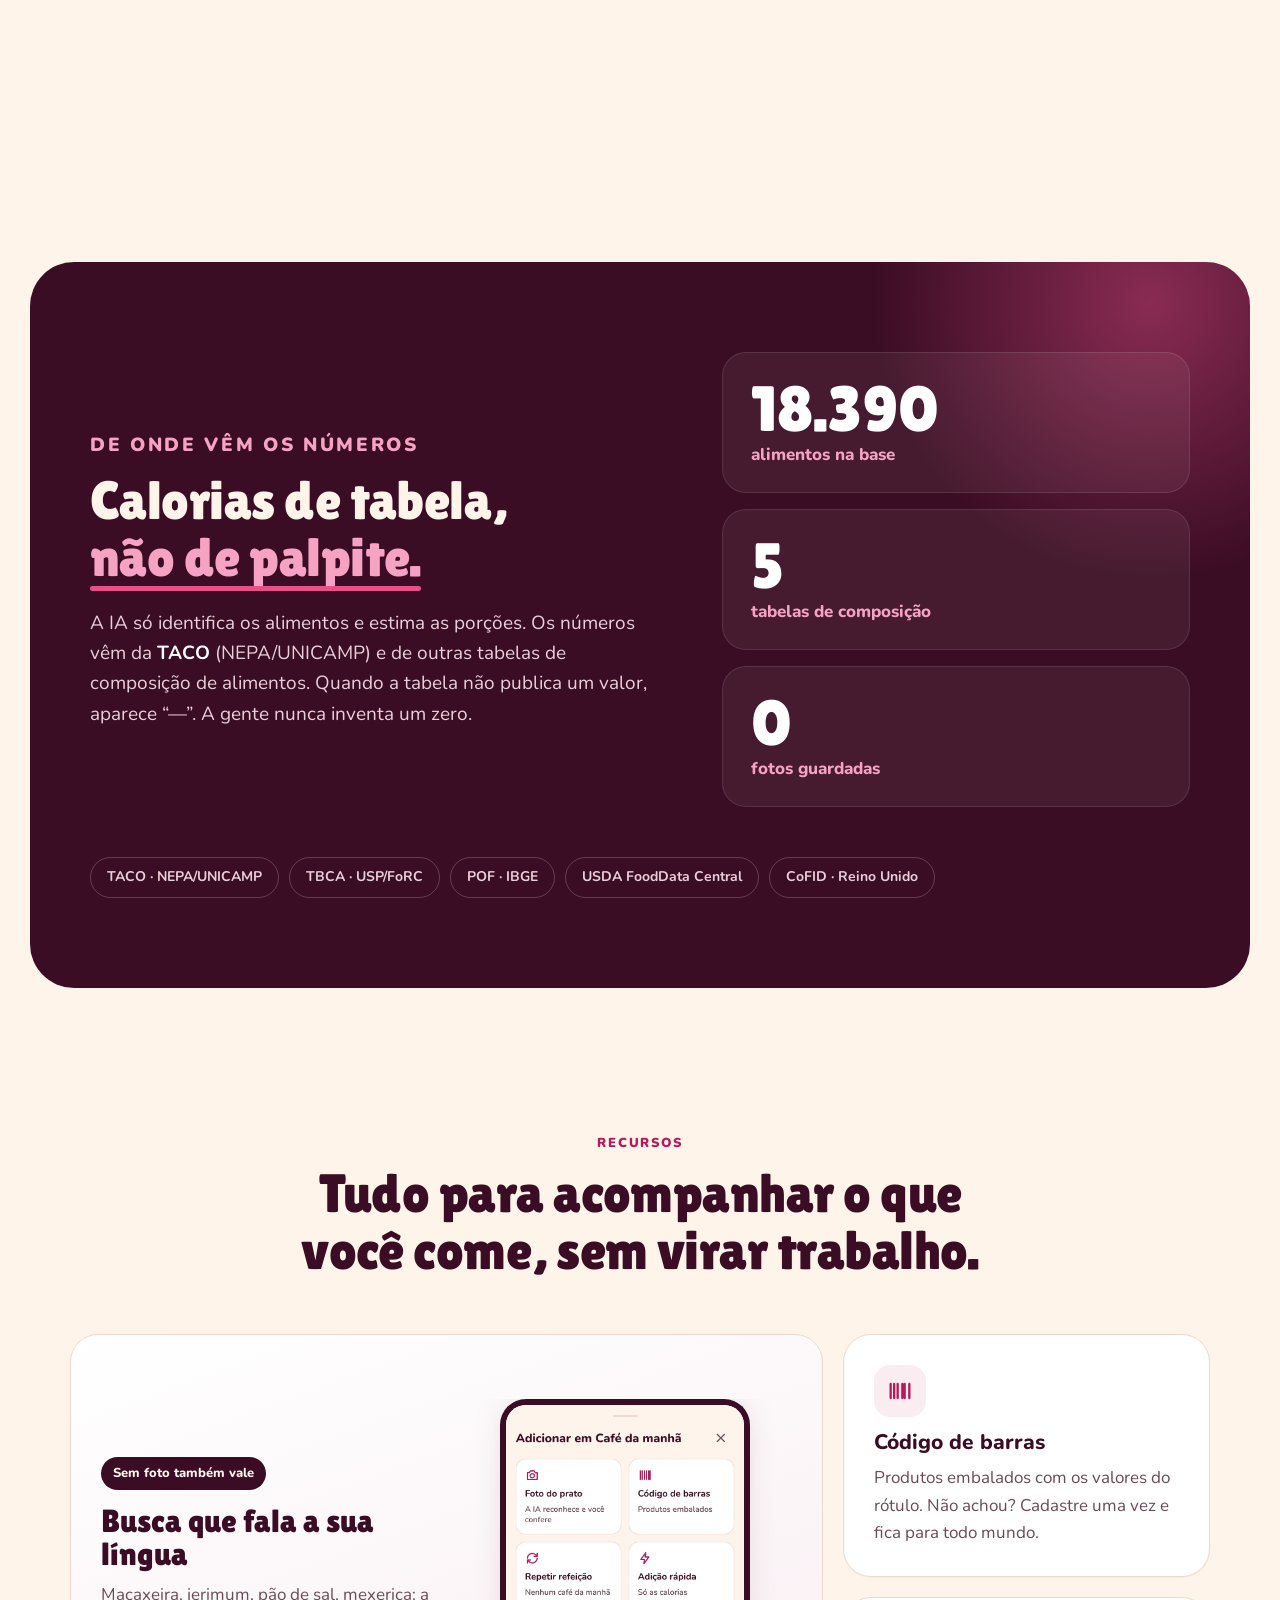
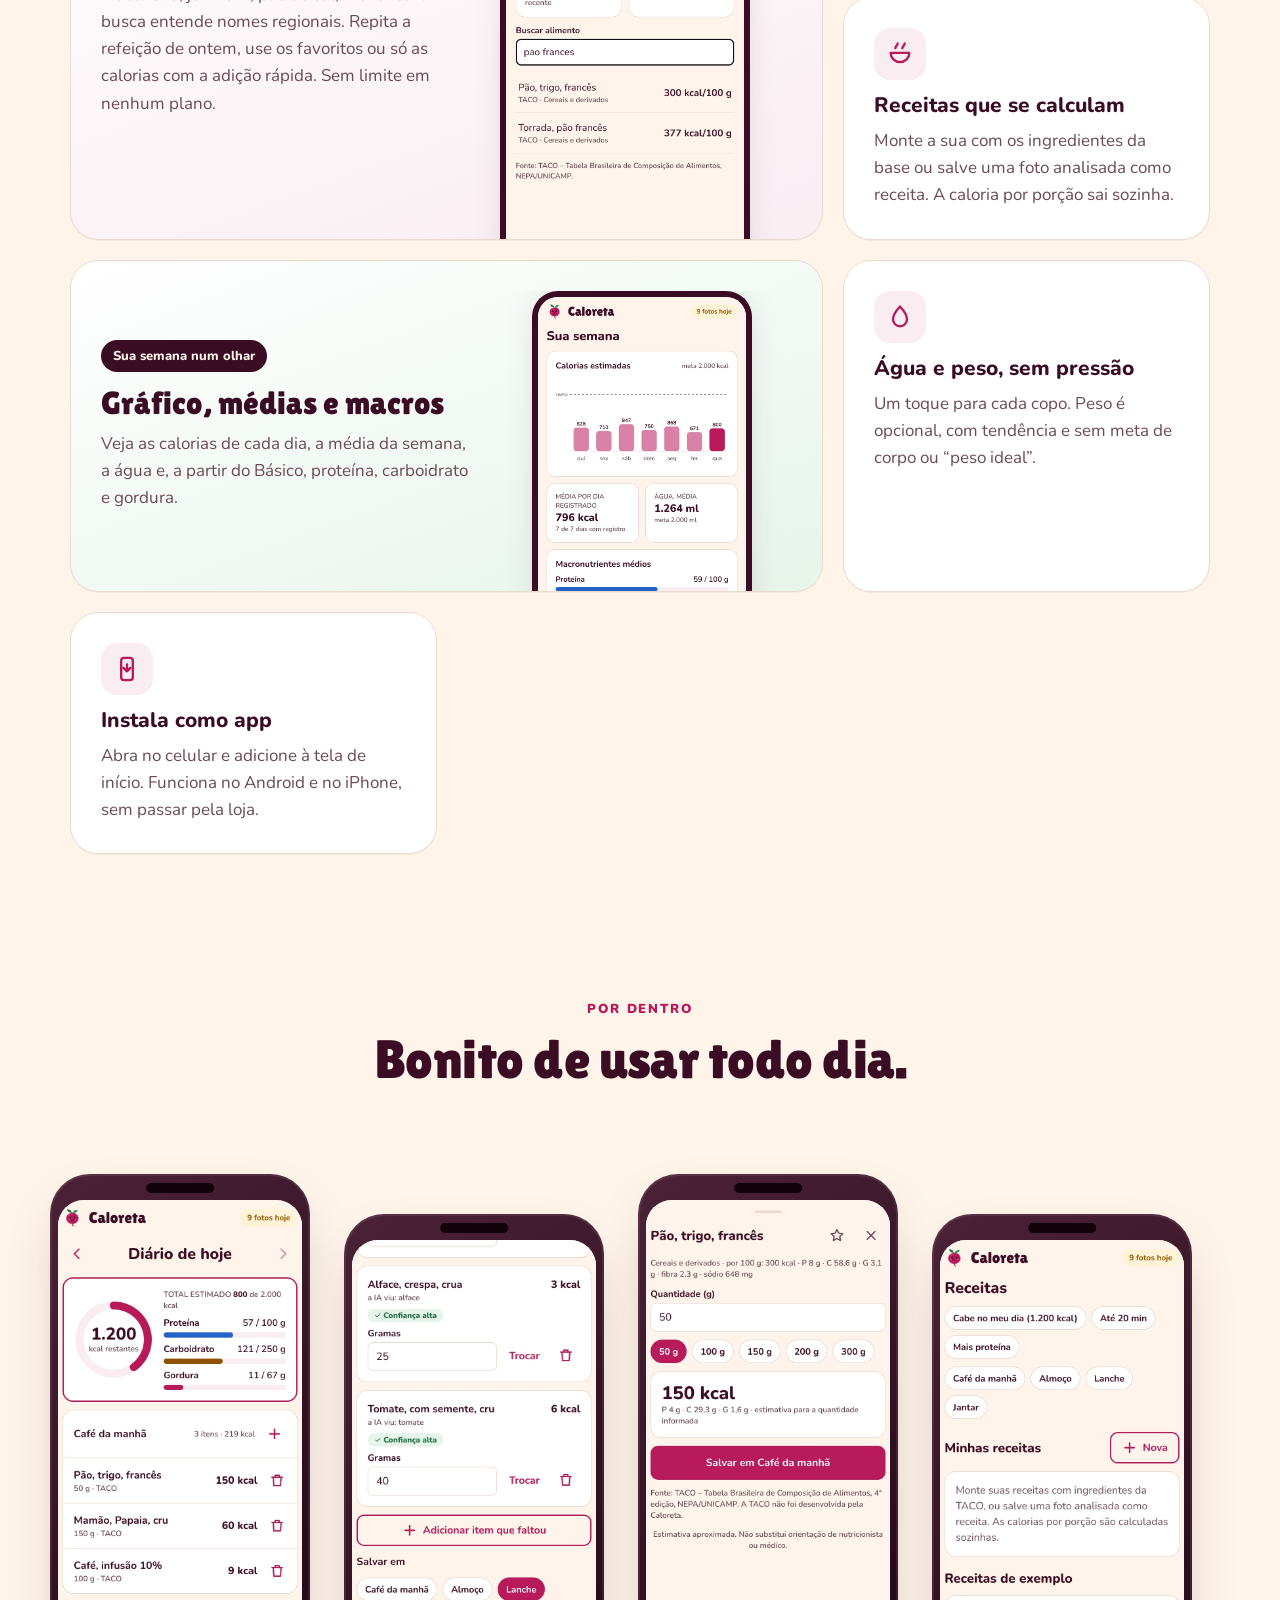
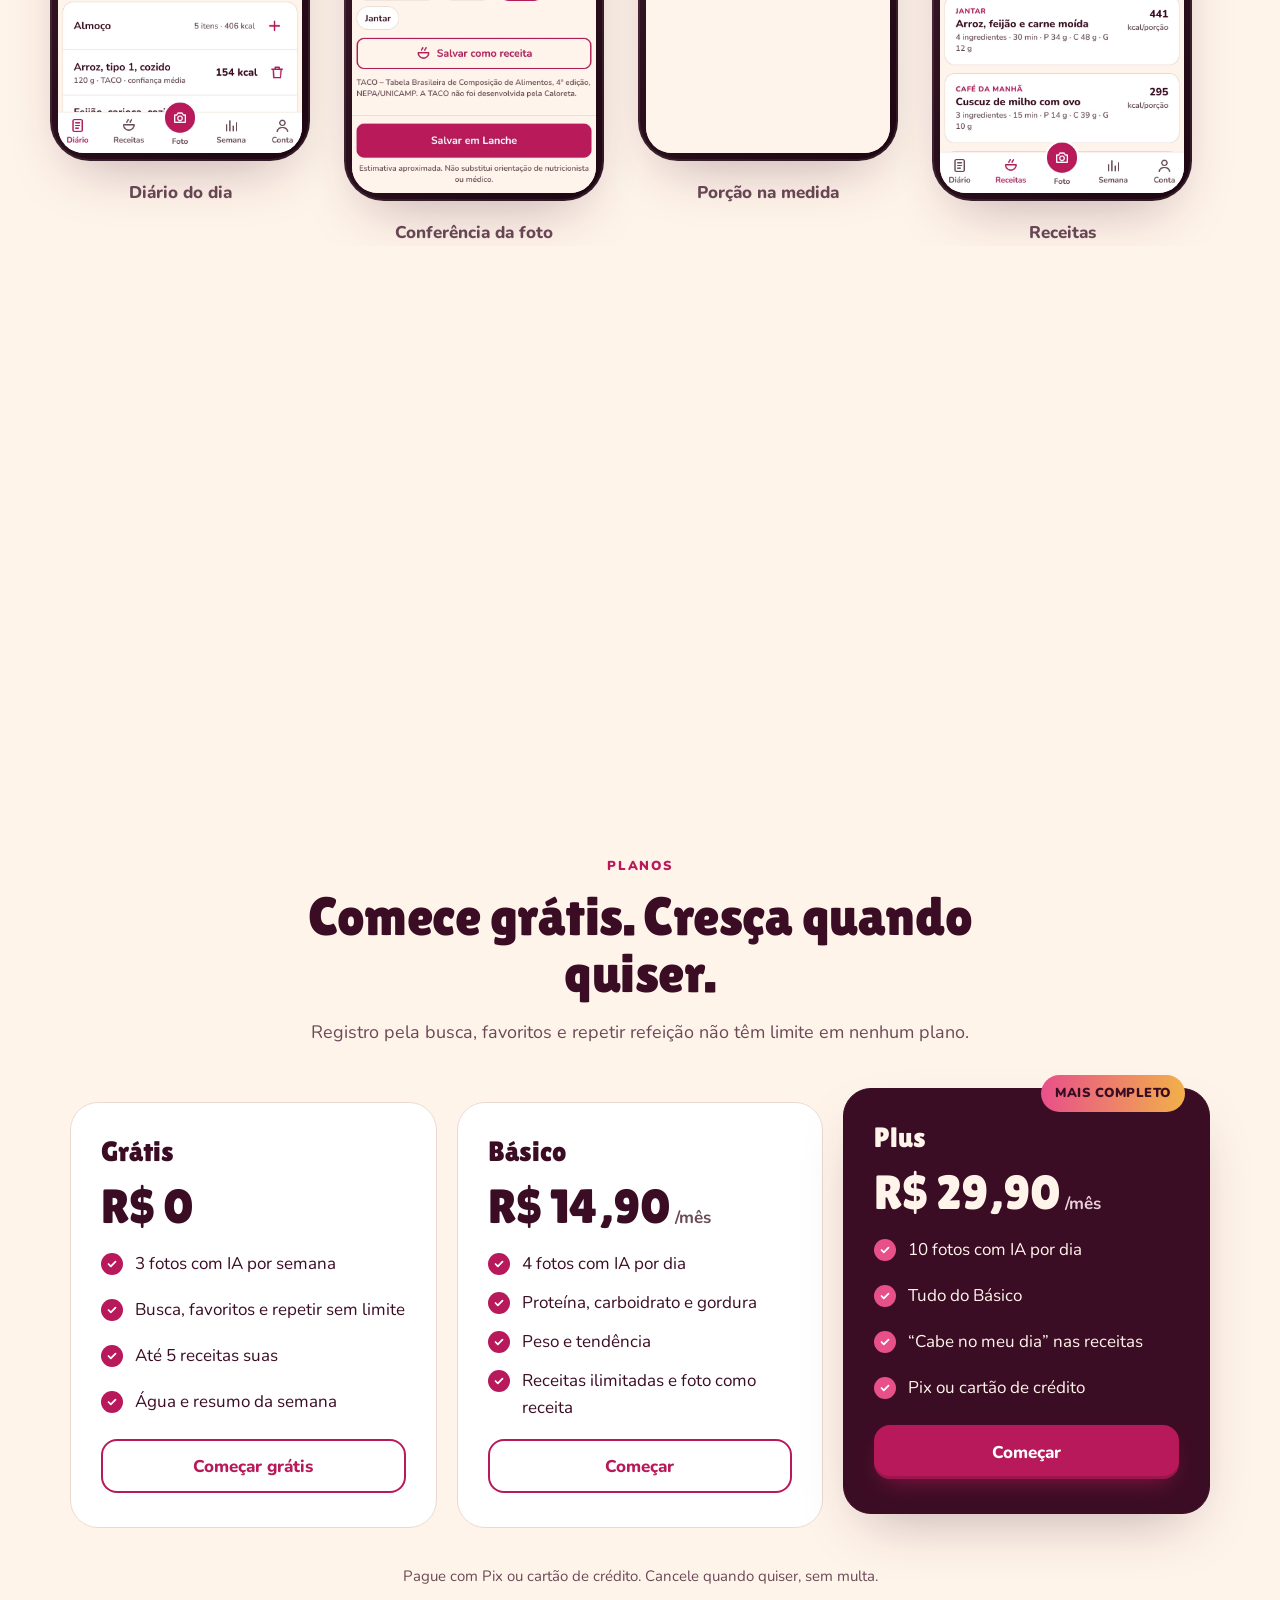
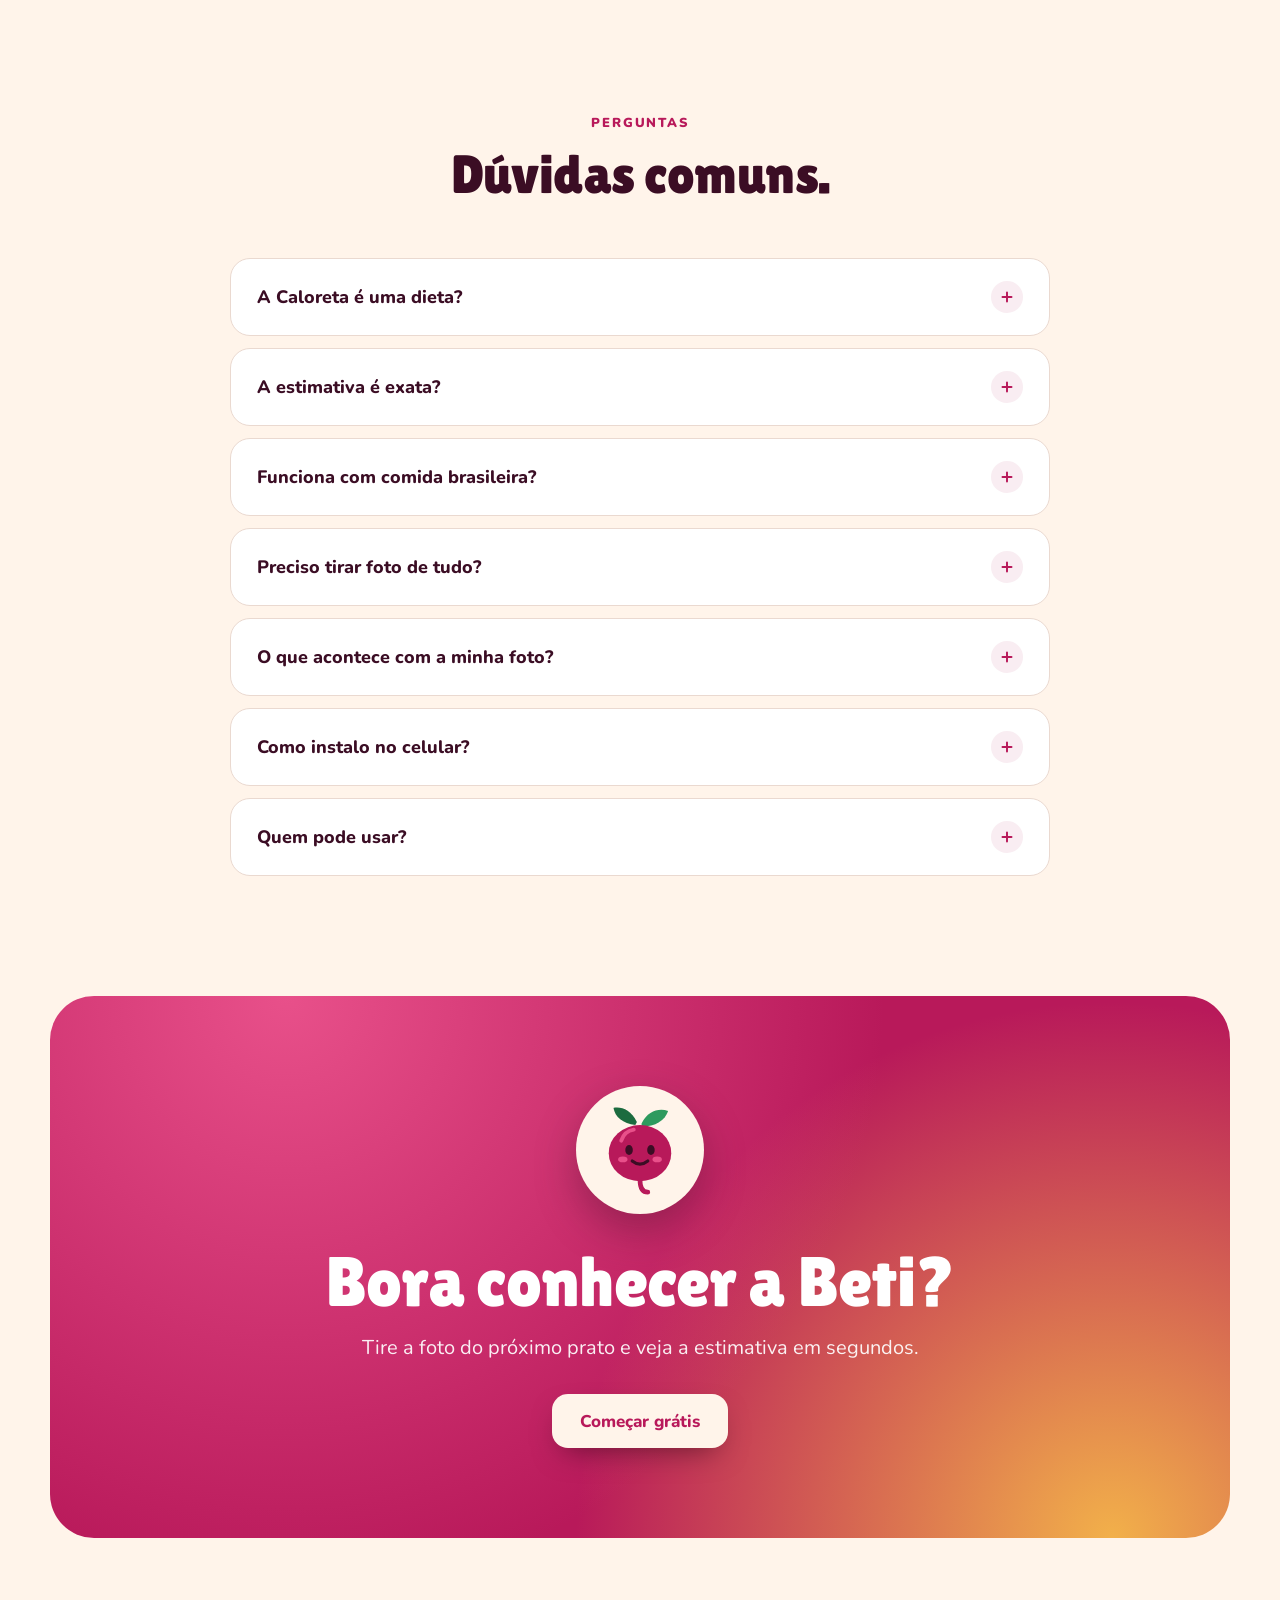
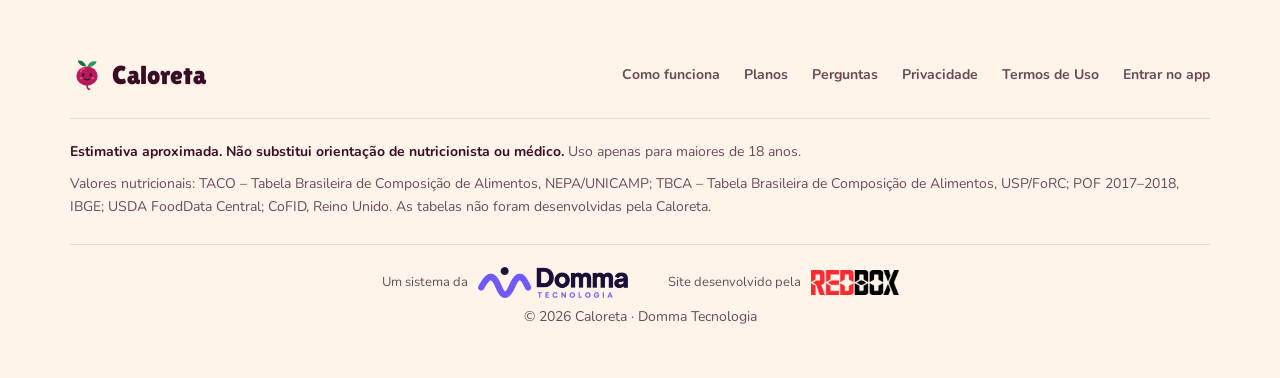
==== commit f56251b2: "Rodapé: Um sistema da Domma Tecnologia e Site desenvolvido pela Agência RedBox, com os logos Co-Auth" ====
--- a/index.html
+++ b/index.html
@@ -271,7 +271,7 @@
         <p class="cabeca-sub">Registro pela busca, favoritos e repetir refeição não têm limite em nenhum plano.</p>
       </header>
       <div class="planos-grade">
-        <article class="plano revelar">
+        <article class="plano revelar" data-plano="gratis">
           <h3>Grátis</h3>
           <p class="preco"><b>R$ 0</b></p>
           <ul class="lista-check">
@@ -282,7 +282,7 @@
           </ul>
           <a class="botao botao-contorno" href="https://app.caloreta.com.br" data-cta="plano-gratis">Começar grátis</a>
         </article>
-        <article class="plano revelar" style="--atraso:.08s">
+        <article class="plano revelar" style="--atraso:.08s" data-plano="basico">
           <h3>Básico</h3>
           <p class="preco"><b>R$ 14,90</b><span>/mês</span></p>
           <ul class="lista-check">
@@ -293,7 +293,7 @@
           </ul>
           <a class="botao botao-contorno" href="https://app.caloreta.com.br" data-cta="plano-basico">Começar</a>
         </article>
-        <article class="plano plano-destaque revelar" style="--atraso:.16s">
+        <article class="plano plano-destaque revelar" style="--atraso:.16s" data-plano="plus">
           <span class="fita">Mais completo</span>
           <h3>Plus</h3>
           <p class="preco"><b>R$ 29,90</b><span>/mês</span></p>
@@ -306,7 +306,7 @@
           <a class="botao" href="https://app.caloreta.com.br" data-cta="plano-plus">Começar</a>
         </article>
       </div>
-      <p class="nota-planos revelar">Pague com Pix ou cartão de crédito. Cancele quando quiser, sem multa.</p>
+      <p class="nota-planos revelar" data-nota-planos>Pague com Pix ou cartão de crédito. Cancele quando quiser, sem multa.</p>
     </section>
 
     <!-- PERGUNTAS -->
@@ -351,6 +351,10 @@
     </div>
     <p class="aviso"><b>Estimativa aproximada. Não substitui orientação de nutricionista ou médico.</b> Uso apenas para maiores de 18 anos.</p>
     <p class="citacoes">Valores nutricionais: TACO – Tabela Brasileira de Composição de Alimentos, NEPA/UNICAMP; TBCA – Tabela Brasileira de Composição de Alimentos, USP/FoRC; POF 2017–2018, IBGE; USDA FoodData Central; CoFID, Reino Unido. As tabelas não foram desenvolvidas pela Caloreta.</p>
+    <div class="creditos">
+      <span class="credito">Um sistema da <img src="/img/marcas/domma-claro.png" alt="Domma Tecnologia" width="150" height="30" loading="lazy"></span>
+      <span class="credito">Site desenvolvido pela <img src="/img/marcas/redbox-claro.png" alt="Agência RedBox" width="88" height="25" loading="lazy"></span>
+    </div>
     <p class="direitos">© <span data-ano>2026</span> Caloreta · Domma Tecnologia</p>
   </footer>
 
--- a/estilos.css
+++ b/estilos.css
@@ -320,6 +320,10 @@
 .rodape nav a { text-decoration: none; font-weight: 700; }
 .rodape nav a:hover { color: var(--rosa); }
 .rodape p + p { margin-top: 10px; }
+.creditos { display: flex; flex-wrap: wrap; justify-content: center; align-items: center; gap: 14px 40px; margin: 26px 0 8px; padding-top: 22px; border-top: 1px solid var(--borda); }
+.credito { display: inline-flex; align-items: center; gap: 10px; font-size: 13px; }
+.credito img { height: auto; display: block; }
+.creditos + .direitos { text-align: center; }
 .aviso b { color: var(--vinho); }
 .olho { transform-box: fill-box; transform-origin: center; animation: piscar 5s infinite; }
 @keyframes piscar { 0%, 94%, 100% { transform: scaleY(1); } 97% { transform: scaleY(.1); } }
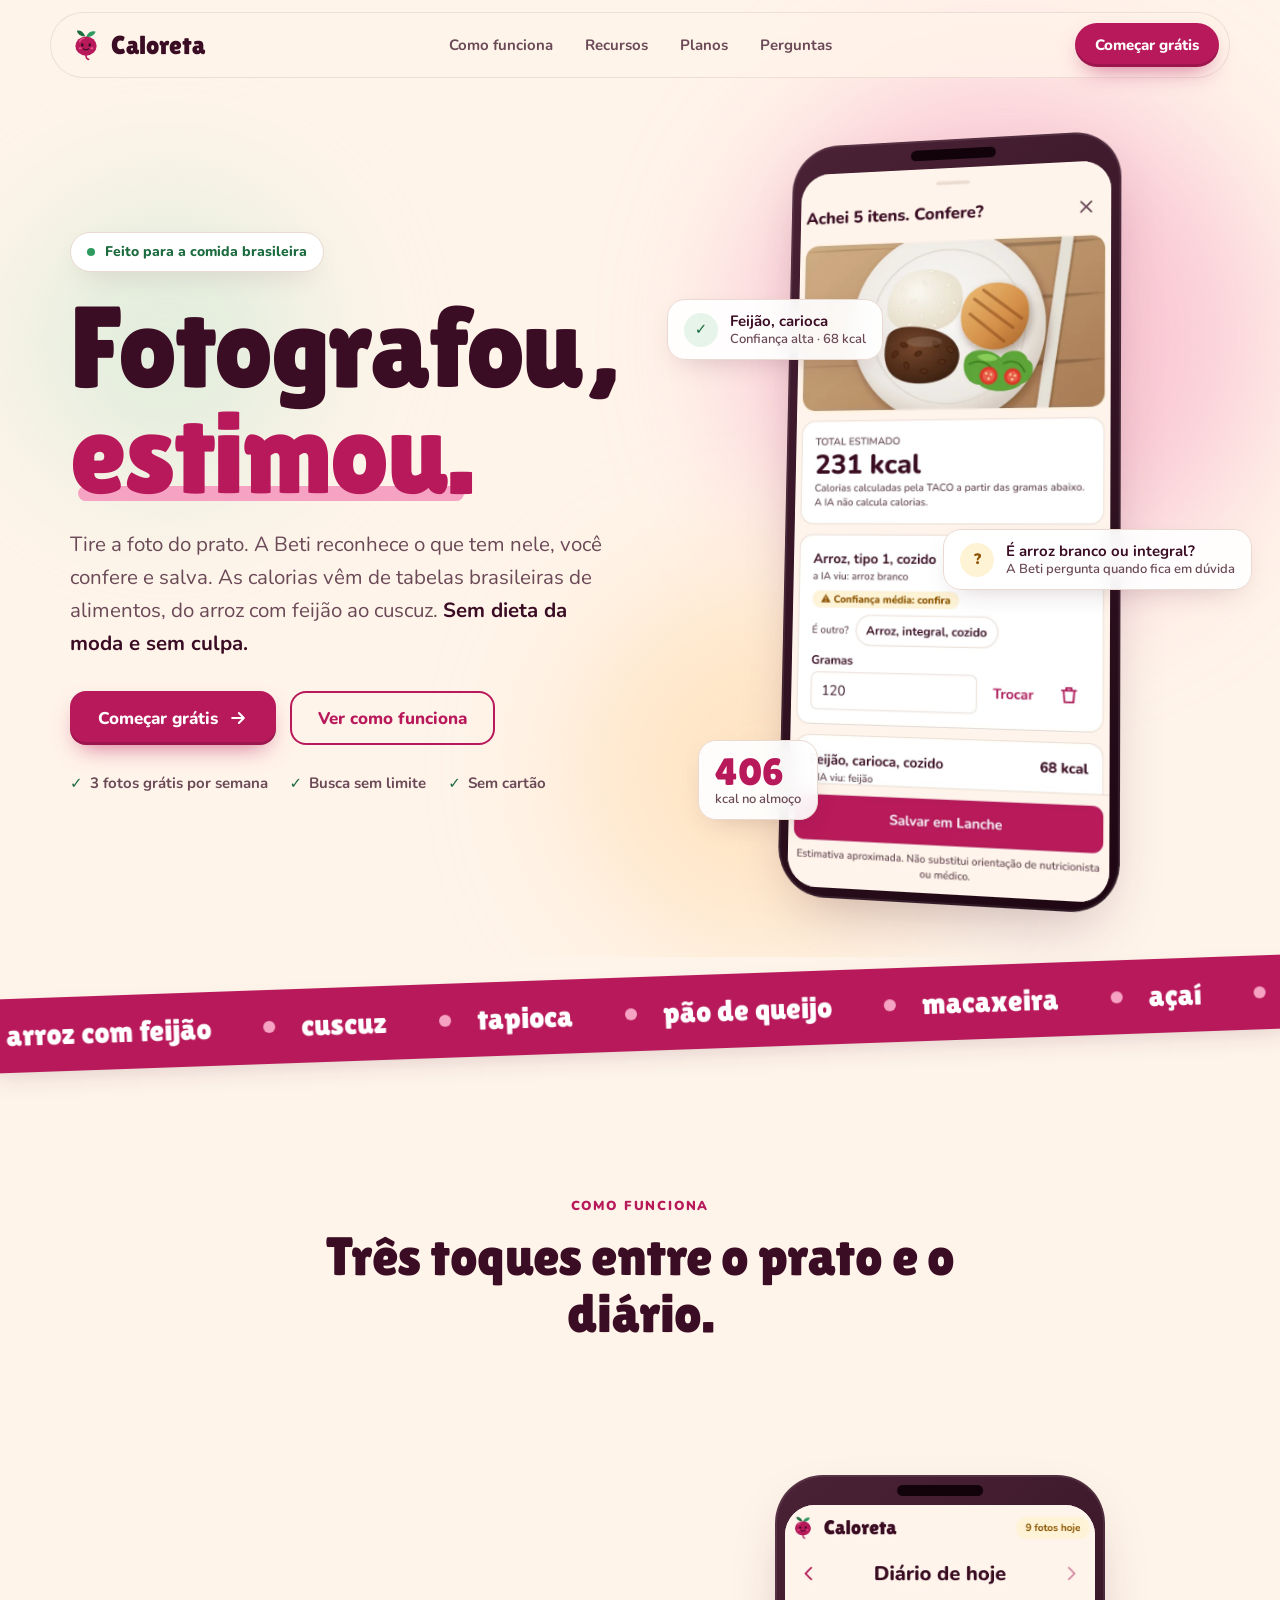
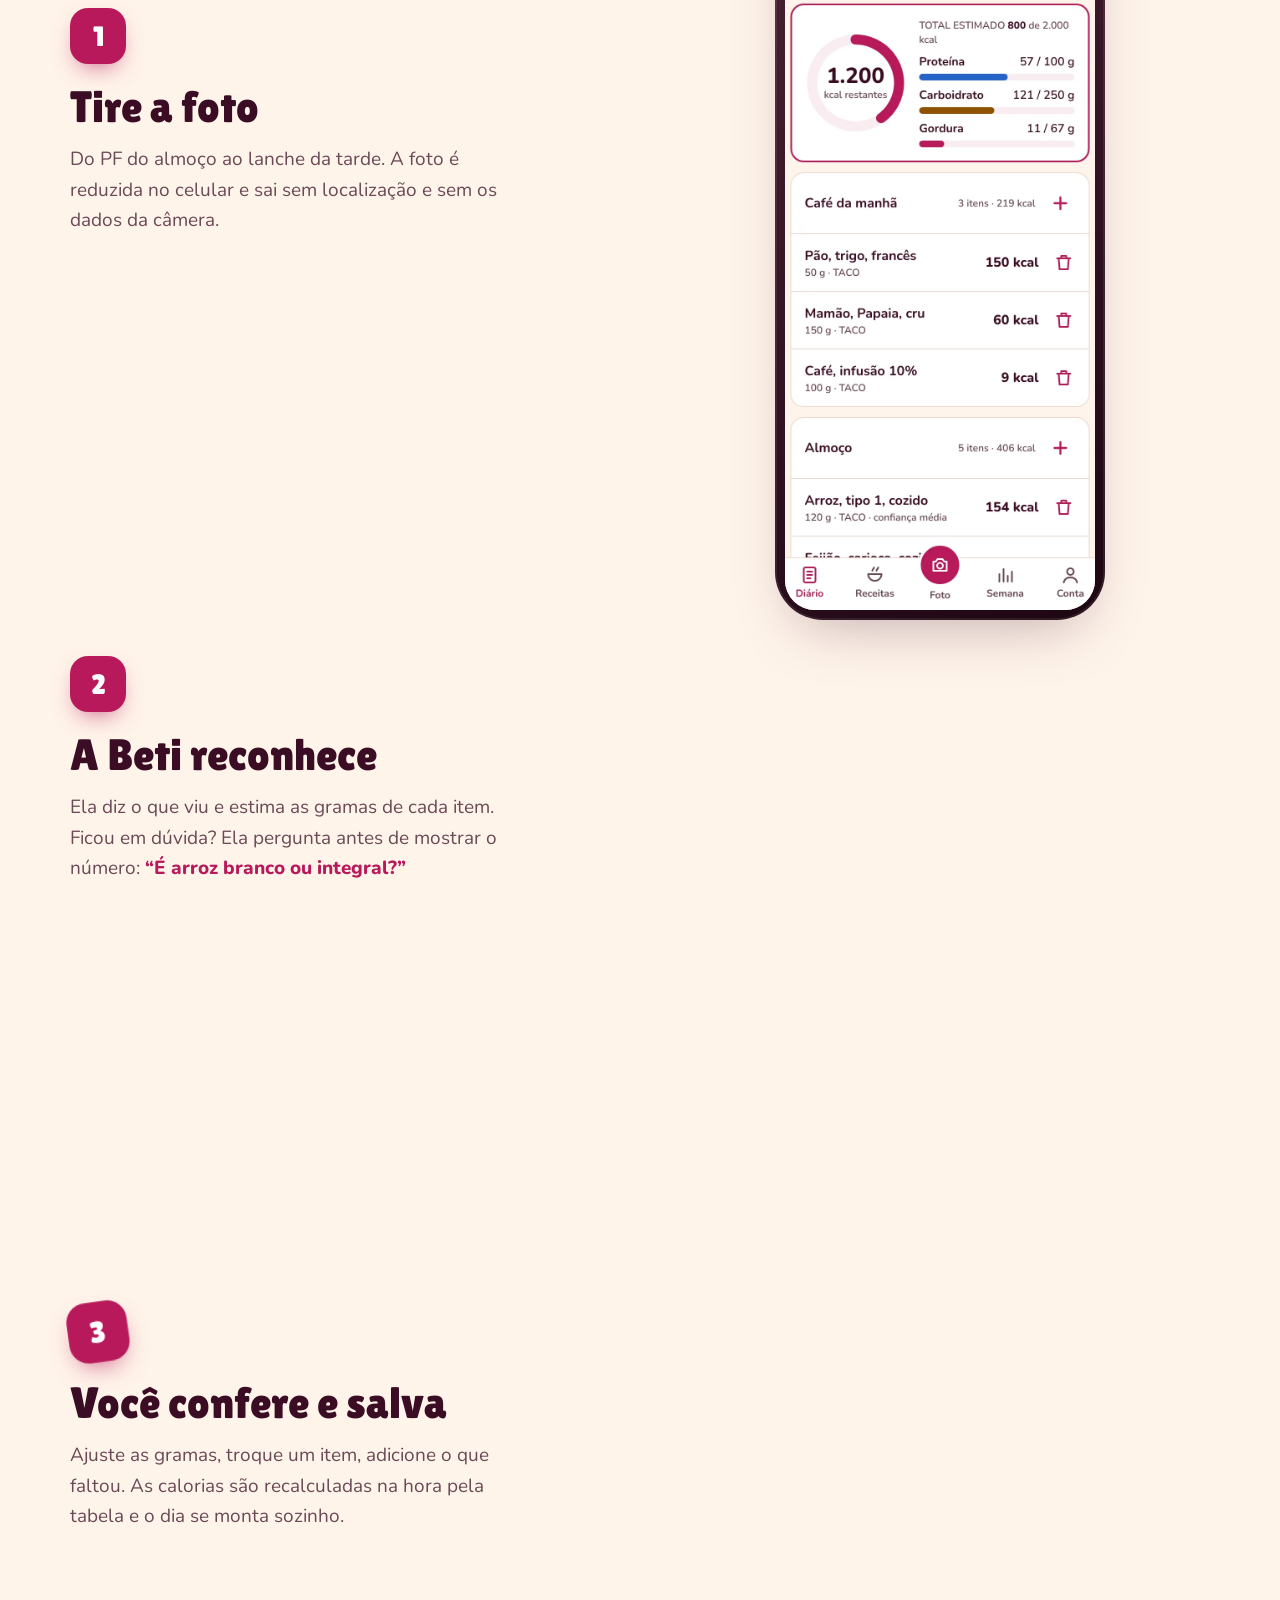
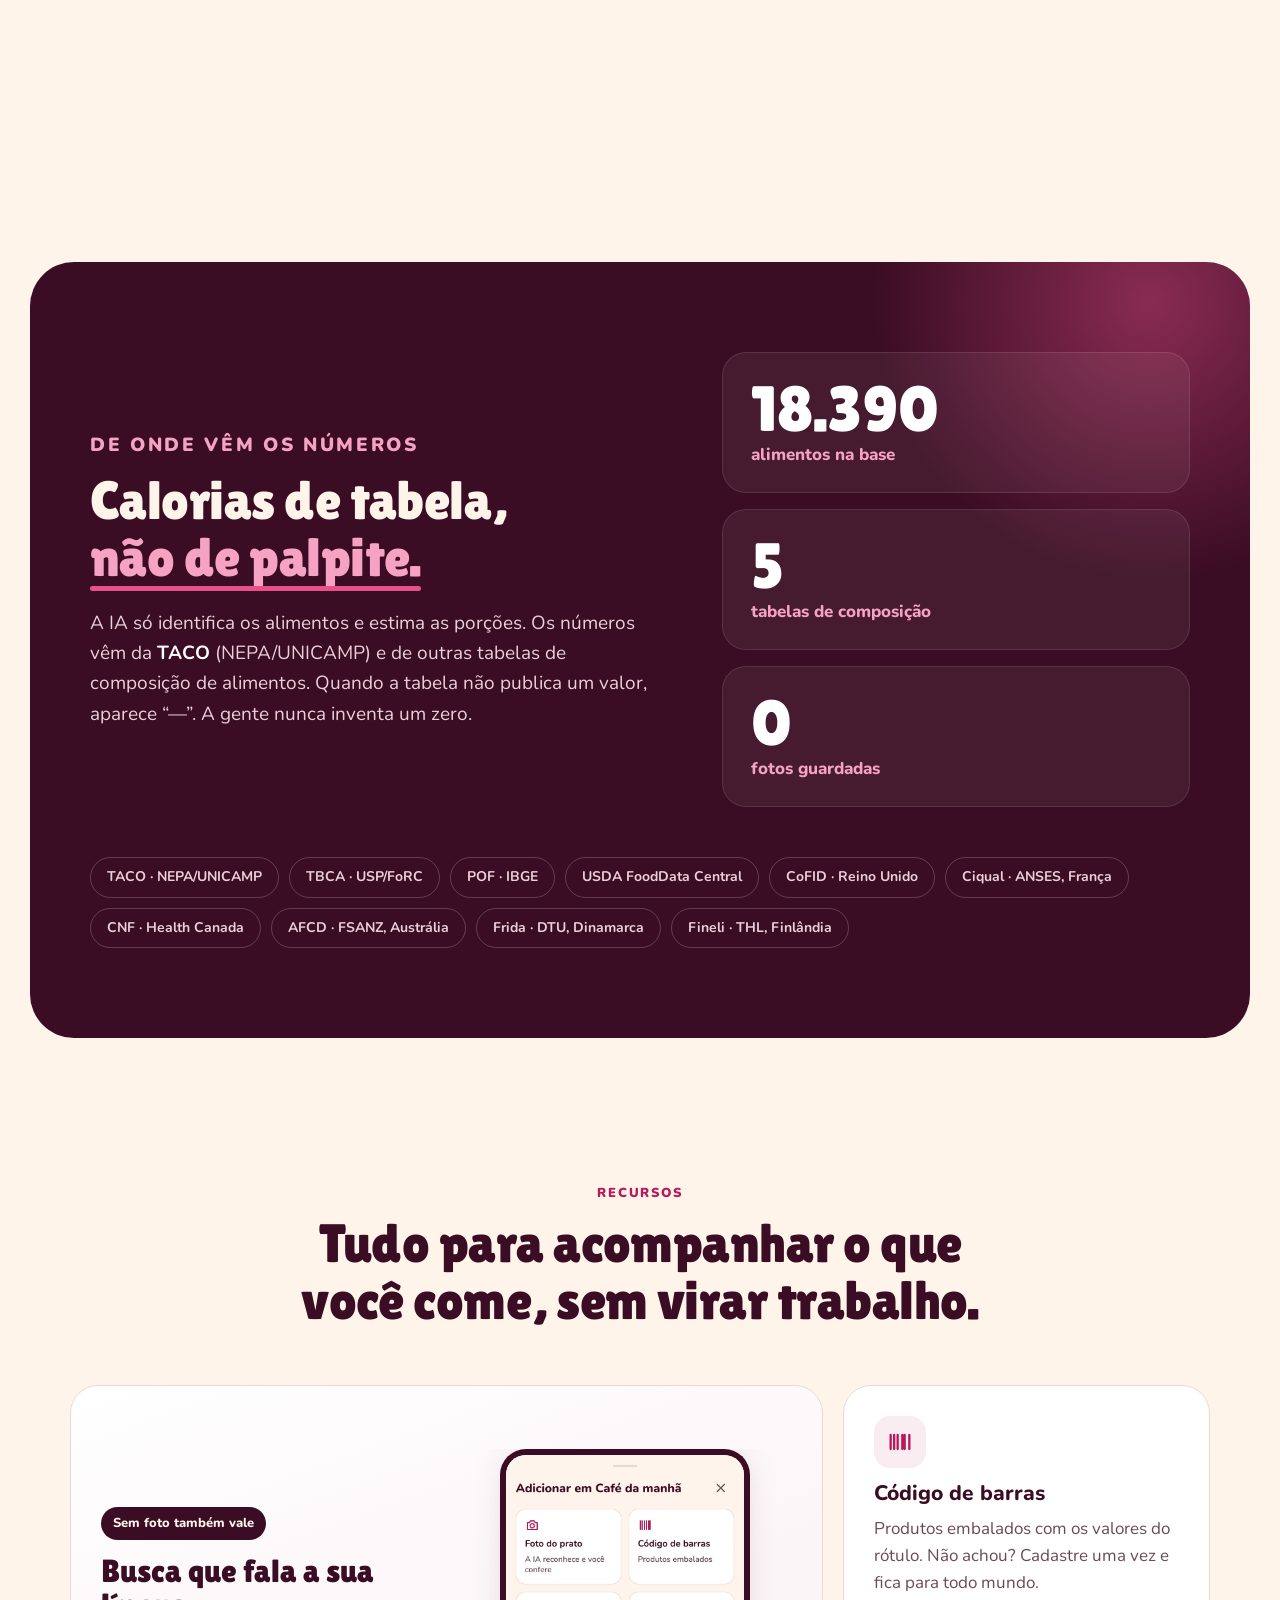
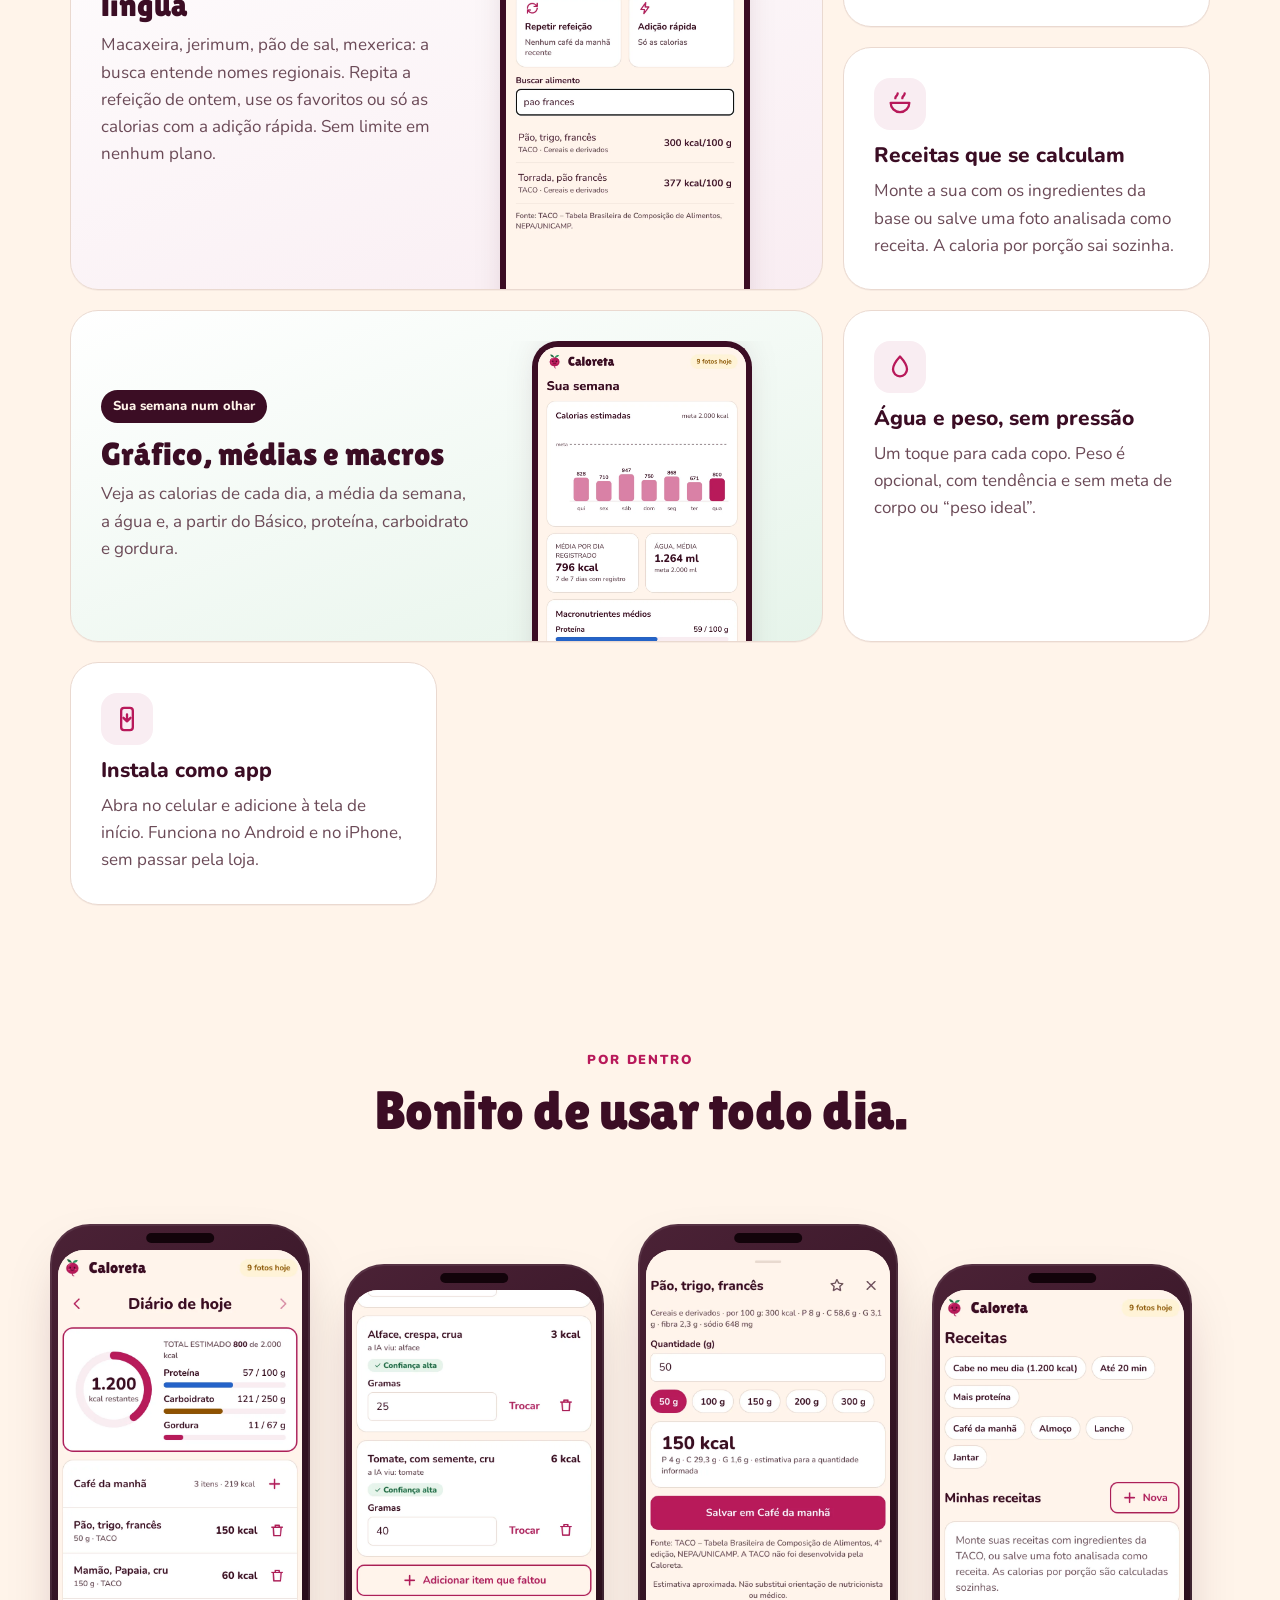
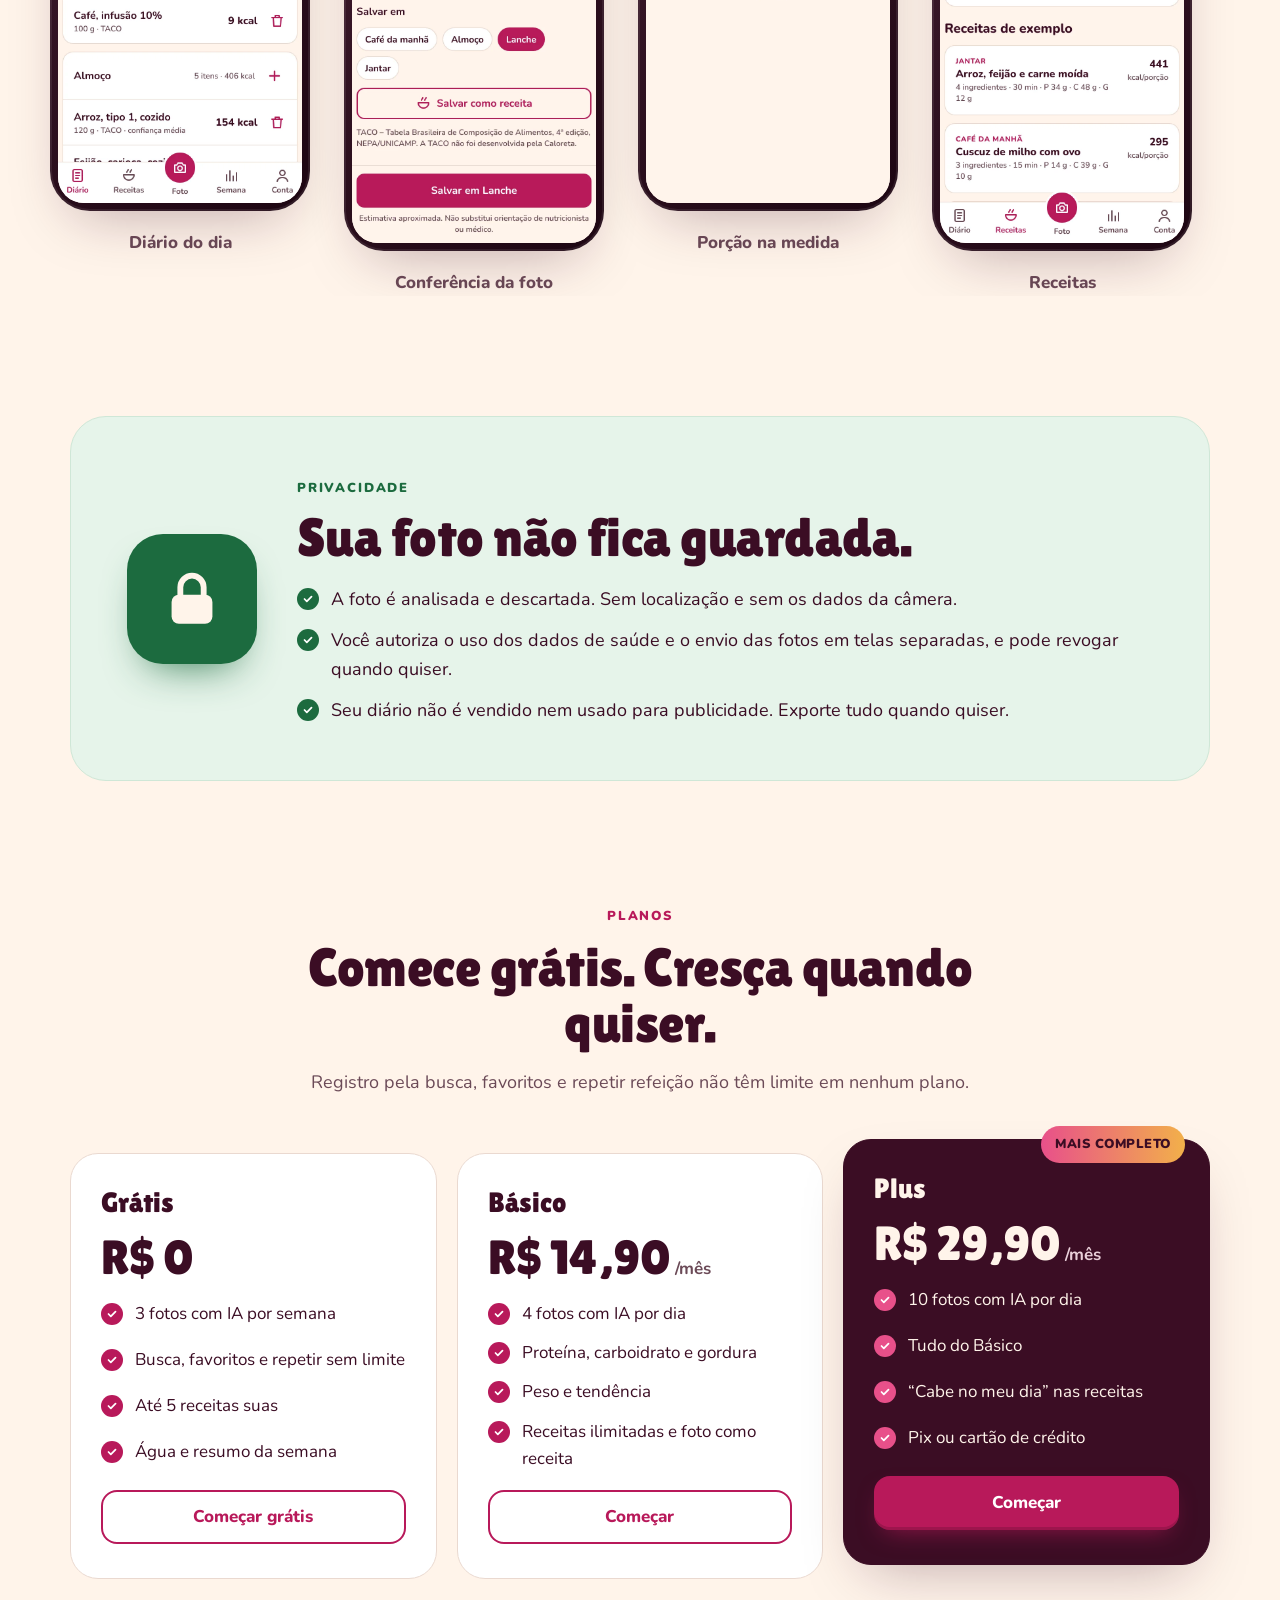
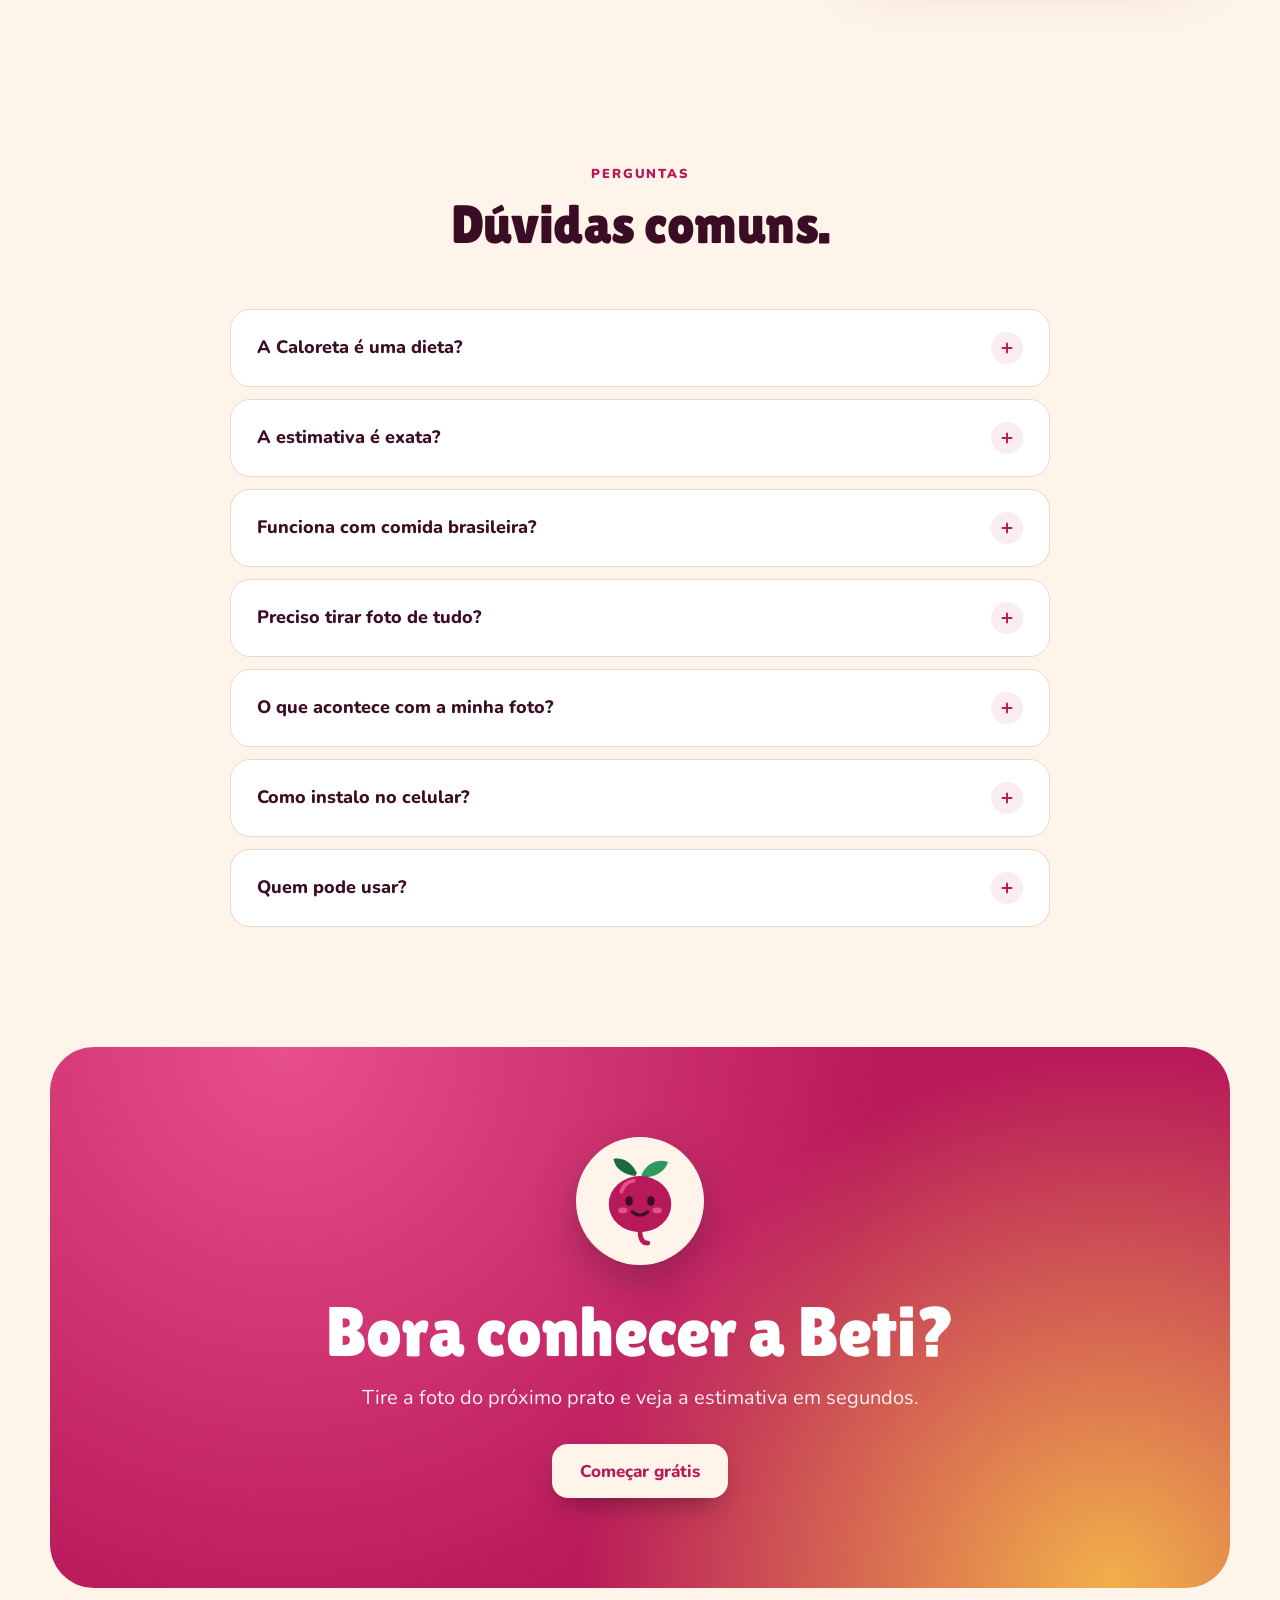
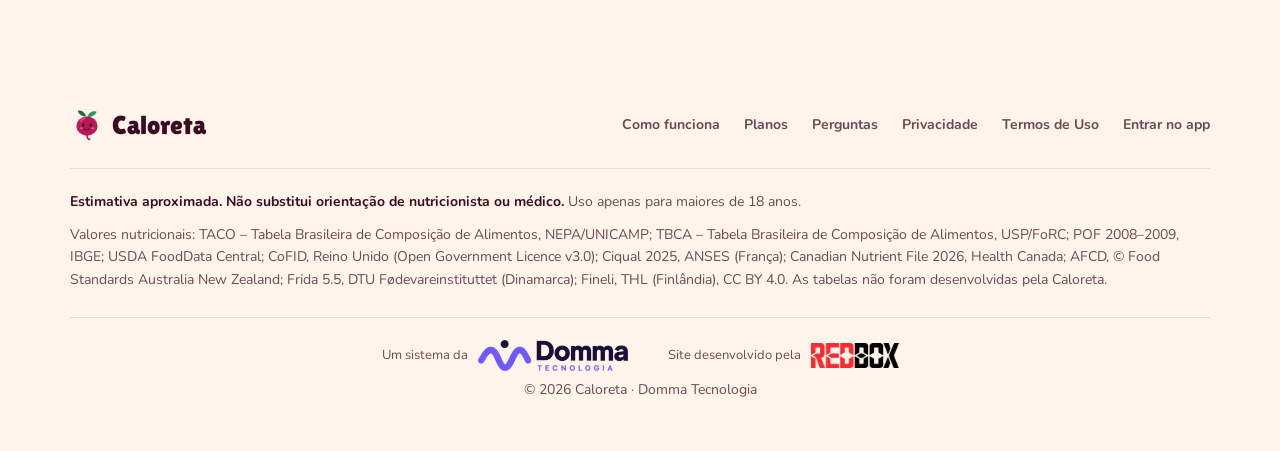
==== commit 74283b2b: "Fontes: Ciqual, CNF, AFCD, Frida e Fineli citadas no site e nos Termos; POF corrigida para 2008–2009" ====
--- a/index.html
+++ b/index.html
@@ -172,7 +172,7 @@
         <div class="numero revelar" style="--atraso:.25s"><dt>fotos guardadas</dt><dd>0</dd></div>
       </dl>
       <ul class="fontes revelar" aria-label="Tabelas usadas">
-        <li>TACO · NEPA/UNICAMP</li><li>TBCA · USP/FoRC</li><li>POF · IBGE</li><li>USDA FoodData Central</li><li>CoFID · Reino Unido</li>
+        <li>TACO · NEPA/UNICAMP</li><li>TBCA · USP/FoRC</li><li>POF · IBGE</li><li>USDA FoodData Central</li><li>CoFID · Reino Unido</li><li>Ciqual · ANSES, França</li><li>CNF · Health Canada</li><li>AFCD · FSANZ, Austrália</li><li>Frida · DTU, Dinamarca</li><li>Fineli · THL, Finlândia</li>
       </ul>
     </section>
 
@@ -350,7 +350,7 @@
       </nav>
     </div>
     <p class="aviso"><b>Estimativa aproximada. Não substitui orientação de nutricionista ou médico.</b> Uso apenas para maiores de 18 anos.</p>
-    <p class="citacoes">Valores nutricionais: TACO – Tabela Brasileira de Composição de Alimentos, NEPA/UNICAMP; TBCA – Tabela Brasileira de Composição de Alimentos, USP/FoRC; POF 2017–2018, IBGE; USDA FoodData Central; CoFID, Reino Unido. As tabelas não foram desenvolvidas pela Caloreta.</p>
+    <p class="citacoes">Valores nutricionais: TACO – Tabela Brasileira de Composição de Alimentos, NEPA/UNICAMP; TBCA – Tabela Brasileira de Composição de Alimentos, USP/FoRC; POF 2008–2009, IBGE; USDA FoodData Central; CoFID, Reino Unido (Open Government Licence v3.0); Ciqual 2025, ANSES (França); Canadian Nutrient File 2026, Health Canada; AFCD, © Food Standards Australia New Zealand; Frida 5.5, DTU Fødevareinstituttet (Dinamarca); Fineli, THL (Finlândia), CC BY 4.0. As tabelas não foram desenvolvidas pela Caloreta.</p>
     <div class="creditos">
       <span class="credito">Um sistema da <img src="/img/marcas/domma-claro.png" alt="Domma Tecnologia" width="150" height="30" loading="lazy"></span>
       <span class="credito">Site desenvolvido pela <img src="/img/marcas/redbox-claro.png" alt="Agência RedBox" width="88" height="25" loading="lazy"></span>
